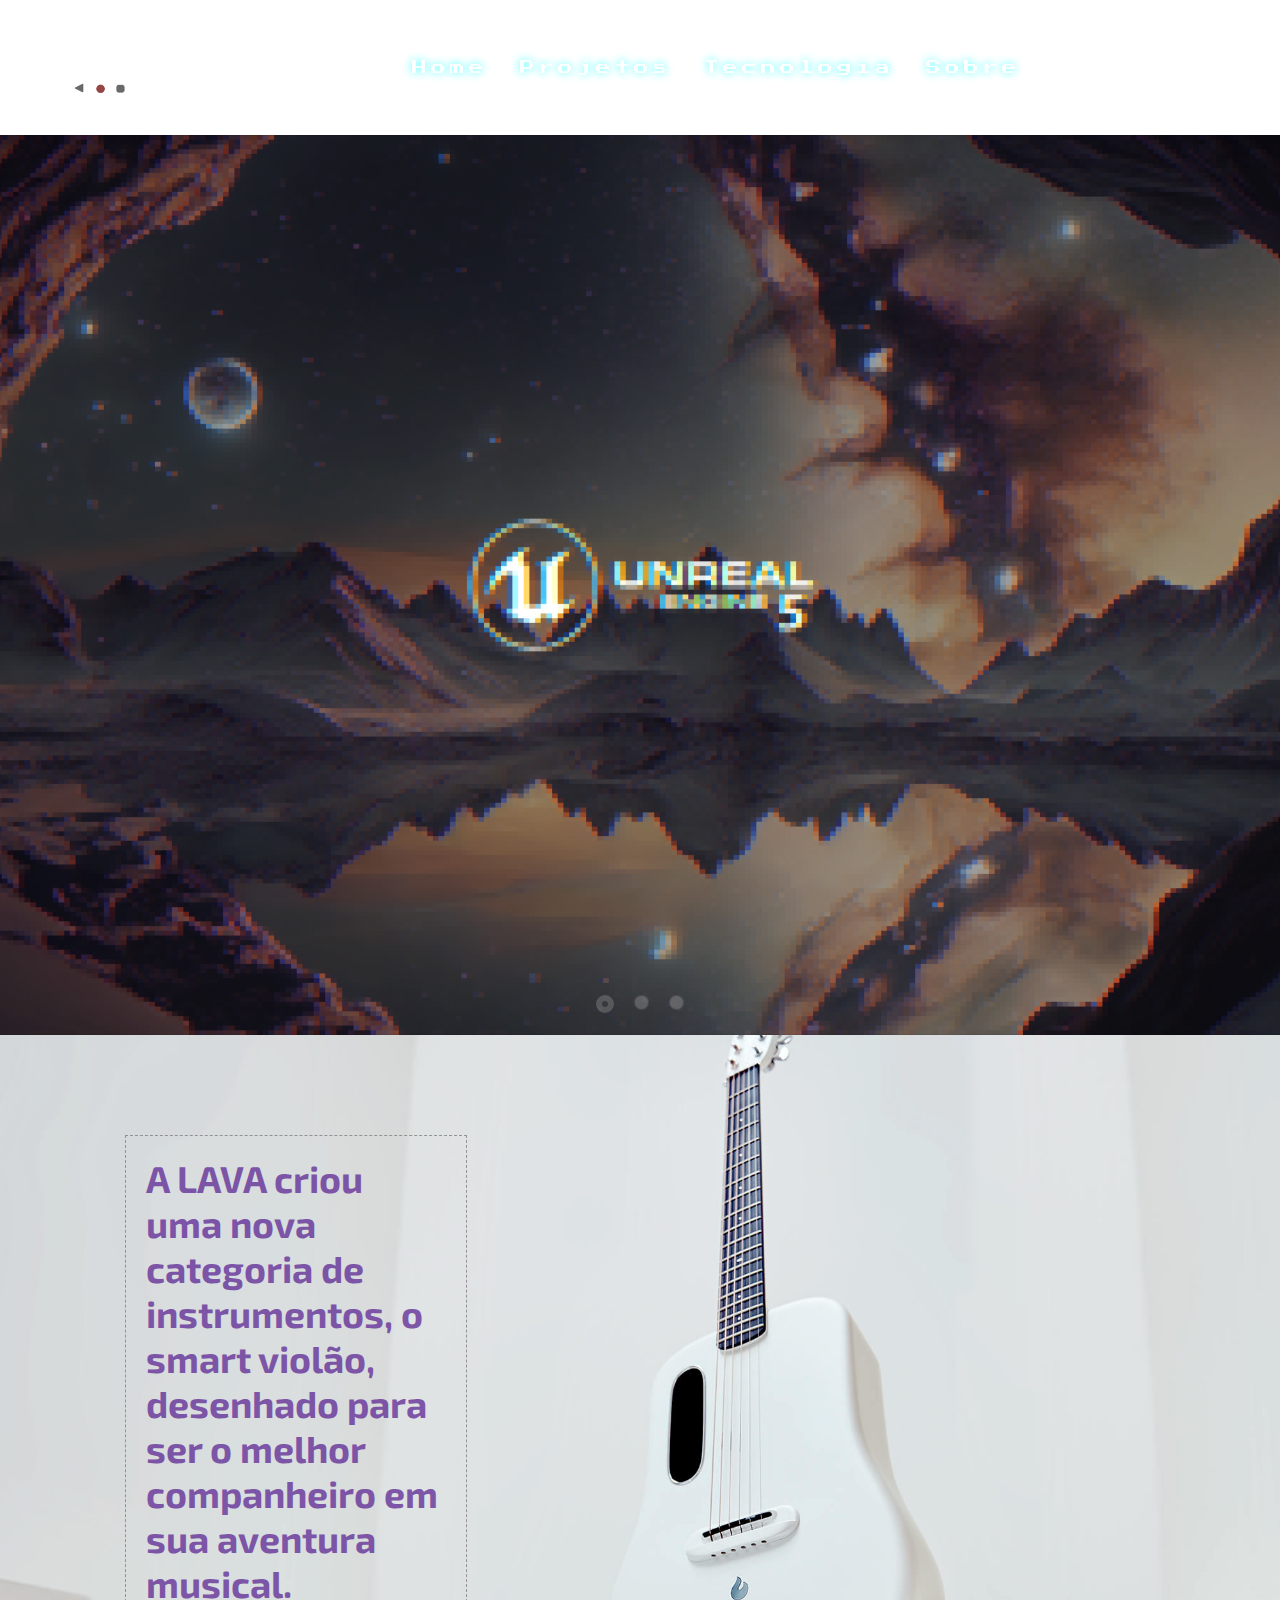
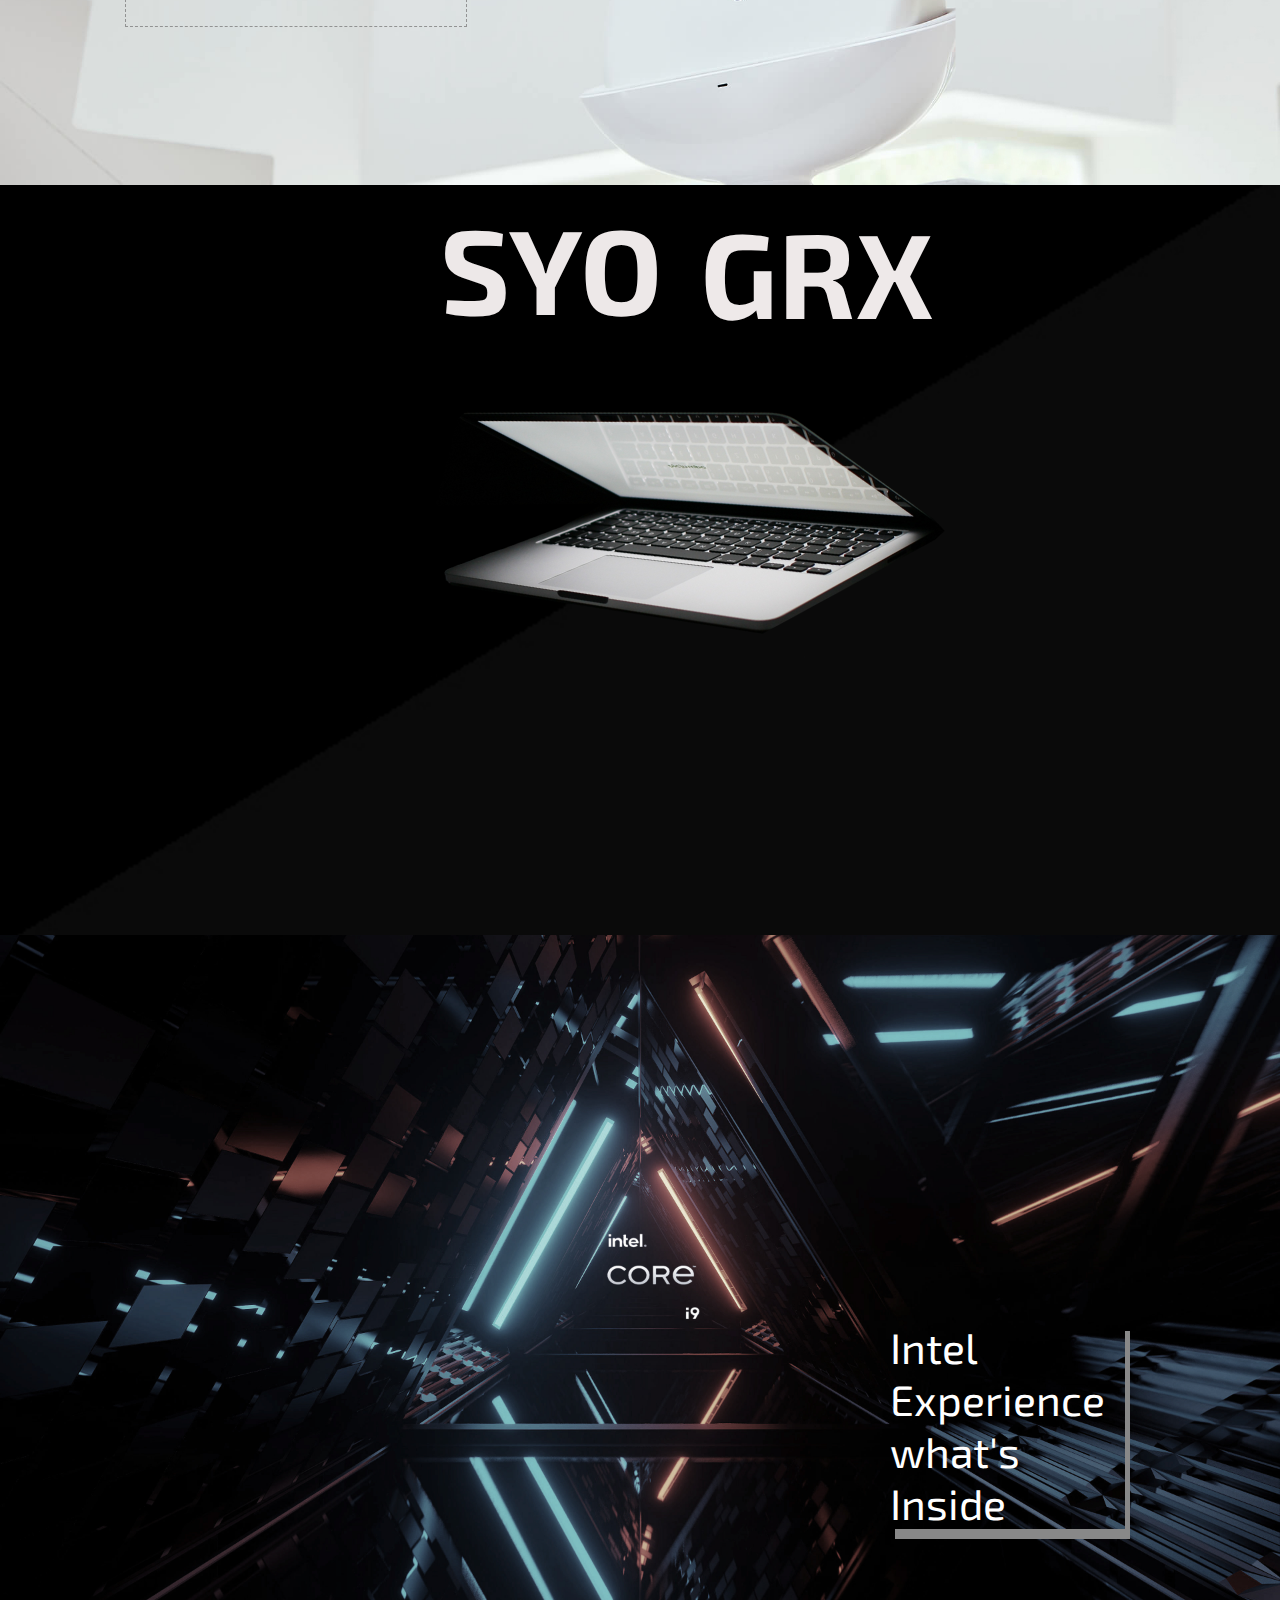
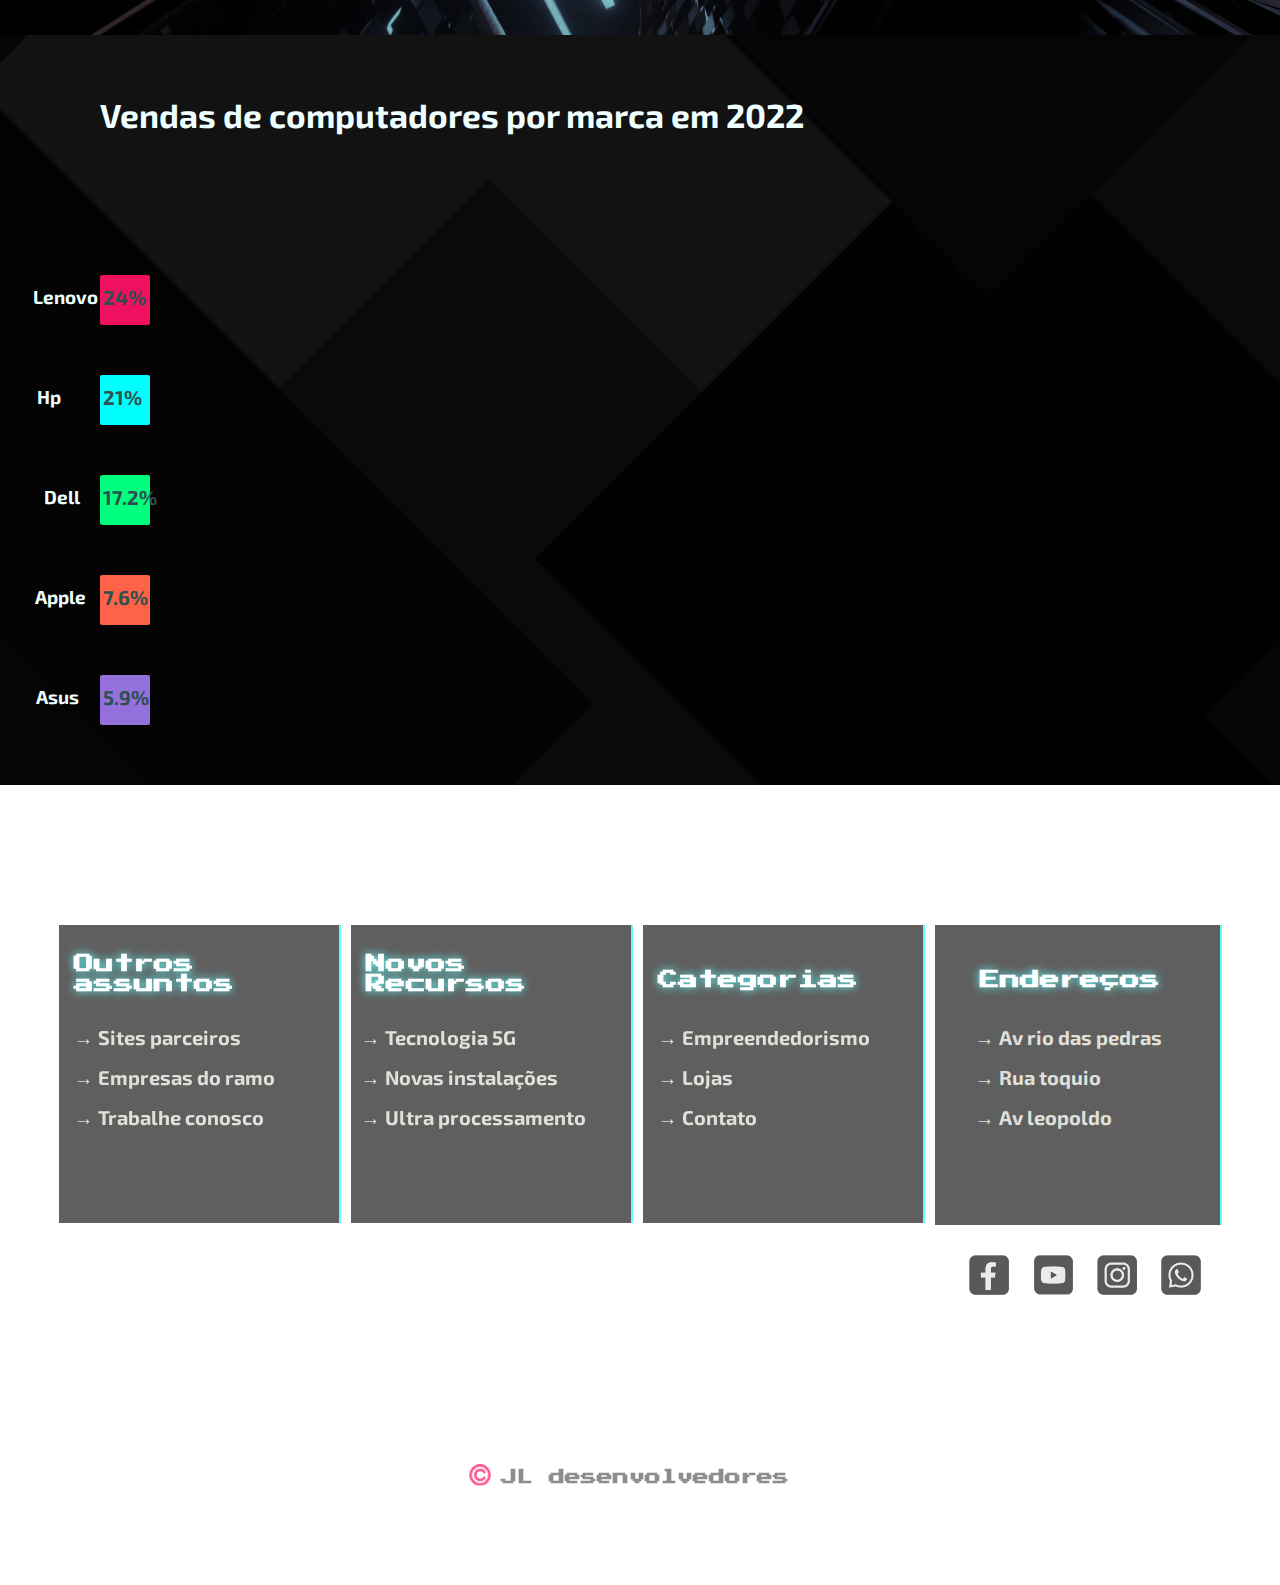
==== index.html @ 6713e306 "Update index.html" ====
<!DOCTYPE html>

<html lang="pt-br">
  <head>
    
  <title>JL Tecnology</title>

<meta  charset="UTF-8"/>
<script src="https://code.jquery.com/jquery-3.5.0.js"></script>


<link rel="icon" href="iconag.ico" type="img/x-icon" />
<link rel="shortcut icon" href="iconag.ico" type="img/x-icon" />
<link rel="stylesheet" href="style_index.css">

<style>


</style>
  
</head>
 
<body >



<script src="input1.js"></script>


<!--first menu-->

<header class="full">  


<nav>


<img  id="icon" src="img/icon.png"/>



<ul class="nav">

<li><a href="index.htm">Home</a></li>
<li><a href="projetos.html">Projetos</a></li>
<li><a href="tecno.html">Tecnologia</a></li>
<li><a href="sobre.html">Sobre</a></li>

</ul>

</nav>

</header>



   <!--sections -->


  <section id="_0">
   

    <img id="main" src=""/>
 
    <div id="radios">
      
      <input type="radio" id="px_1" name="px_1" value="_1" onclick="first()" checked/>
      <input type="radio" id="px_2" name="px_2" value="_2" onclick="two()" />
      <input type="radio" id="px_3" name="px_3" value="_3" onclick="three()" />
    
    </div>
    

    </section>


<!--Mobile menu-->


<header class="full1">  
  <nav>
  
  
  <ul class="nav2">
  
    <li id="index"><a href="index.html">Home</a></li>
    <li id="proj"><a href="projetos.html">Projetos</a></li>
    <li id="tecn"><a href="tecno.html">Tecnologia</a></li>
    <li id="about"><a href="sobre.html">Sobre</a></li>
    
  
  
  </ul>
  
  </nav>
  
  </header>
  
  <header class="full2">  
  <nav>
  
  <img  id="icon" src="img/icon.png"/>
  
  
  <div class="mobile2">
  
  <div class="l1"></div>
  <div class="l2"></div>
  <div class="l3"></div>
  
  </div>
  
  </nav>
  
  </header>
  
<!-- Fecha Mobile menu-->
 
   <section id="_1">


    <div id="text">

     <p>Intel Experience what's Inside</p>
    
    </div>

   </section>


 
   <section id="_2">


    <h1 id="lap">SYO</h1>
    <h1 id="top">GRX</h1>
  
    <img id="laptop" src="img/laptop.png" />
    <img id="soft"   src="img/softtouckpad.png" />
    <img id="arg"    src="img/argonomic.png" />
    <img id="_15"    src="img/15p.png" />
  
  
  </section>

  
<section id="_3" >

<h4 id="titulo_sec_3">Vendas de computadores por marca em 2022</h4>
<img id="tv" src="img/tv.png" />
 
<div id="um"  >   <h2>24%</h2>    <h3>Lenovo</h3>         </div>
<div id="dois">   <h2>21%</h2>    <h3>&nbsp;&nbsp;Hp</h3>             </div>
<div id="tres">   <h2>17.2%</h2>  <h3>Dell</h3>           </div>
<div id="quatro"> <h2>7.6%</h2>   <h3>Apple</h3>          </div>
<div id="cinco">  <h2>5.9%</h2>   <h3>Asus</h3>           </div>


</section>


<section id="last">
  

  <h2>
    A LAVA criou uma nova categoria de instrumentos, o smart violão, desenhado para ser o melhor companheiro em sua aventura musical.
  </h2>
  
  </section>
  

    <!--footer -->



    <div id="footer">
  

<div id="itens_footer">
   
   <div id="outros">
    <h2> Outros assuntos </h2>
    <h3>&rarr; Sites parceiros</h3>
    <h3>&rarr; Empresas do ramo</h3>
    <h3>&rarr; Trabalhe conosco</h3>
   </div>

   <div onclick="anim()" id="new">
    <h2> Novos Recursos </h2>
    <h3>&rarr; Tecnologia 5G</h3>
    <h3>&rarr; Novas instalações</h3>
    <h3>&rarr; Ultra processamento </h3>
    </div>
    
    <div id ="catego">
    <h2> Categorias </h2>
    <h3>&rarr; Empreendedorismo</h3>
    <h3>&rarr; Lojas</h3>
    <h3>&rarr; Contato</h3>
    </div>

    <div id ="lojas">
      <h2> Endereços </h2>
      <h3>&rarr; Av rio das pedras</h3>
      <h3>&rarr; Rua toquio</h3>
      <h3>&rarr; Av leopoldo</h3>
    </div>

<div id="dentro_socials">

    <div id="m_socials">
      <img src="img/face.png" />
      <img src="img/yout.png" />
      <img src="img/insta.png" />
      <img src="img/whats.png" />
      <h1 id="jlcomercial" > <img id="aroba" src="img/copy.png"/>JL desenvolvedores</h1>
  
    </div>
  </div>
 
  
  
</div>


  

</div>  



<script src="js.js"></script>
<script src="anim.js"></script>



</body>
</html>
---- style_index.css ----
@import url('https://fonts.googleapis.com/css?family=Manjari&display=swap');
@import url('https://fonts.googleapis.com/css2?family=Press+Start+2P&display=swap');
@import url('https://fonts.googleapis.com/css2?family=Exo+2:wght@100&display=swap');


/*animaçao footer*/
@keyframes footer{

0%{
 
  background-image:url("anim_/g (1).jpg");
  background-size:cover;
  background-repeat:no-repeat;
  background-position:center;
  

}


10%{

  background-image:url("anim_/g (2).jpg");
  background-size:cover;
  background-repeat:no-repeat;
  background-position:center;
 


 }


20%{
  background-image:url("anim_/g (3).jpg");
  background-size:cover;
  background-repeat:no-repeat;
  background-position:center;
 
  
 }
 

25%{
  
  background-image:url("anim_/g (4).jpg");
  background-size:cover;
  background-repeat:no-repeat;
  background-position:center;
  
}


30%{
  
  background-image:url("anim_/g (5).jpg");
  background-size:cover;
  background-repeat:no-repeat;
  background-position:center;

}


40%{
 
  background-image:url("anim_/g (7).jpg");
  background-size:cover;
  background-repeat:no-repeat;
  background-position:center;
 
}

50%{

  background-image:url("anim_/g (9).jpg");
  background-size:cover;
  background-repeat:no-repeat;
  background-position:center;
}


60%{
  
  background-image:url("anim_/g (10).jpg");
  background-size:cover;
  background-repeat:no-repeat;
  background-position:center;

}


70%{
  
  background-image:url("anim_/g (12).jpg");
  background-size:cover;
  background-repeat:no-repeat;
  background-position:center;
 
}

73%{
  
  background-image:url("anim_/g (13).jpg");
  background-size:cover;
  background-repeat:no-repeat;
  background-position:center;

}


74%{
  
  background-image:url("anim_/g (14).jpg");
  background-size:cover;
  background-repeat:no-repeat;
  background-position:center;
 
}

75%{
 
  background-image:url("anim_/g (16).jpg");
  background-size:cover;
  background-repeat:no-repeat;
  background-position:center;
  
}



80%{
 
  background-image:url("anim_/g (19).jpg");
  background-size:cover;
  background-repeat:no-repeat;
  background-position:center;

}


90%{
  
  background-image:url("anim_/g (23).jpg");
  background-size:cover;
  background-repeat:no-repeat;
  background-position:center;
 
}


92%{
 
  background-image:url("anim_/g (24).jpg");
  background-size:cover;
  background-repeat:no-repeat;
  background-position:center;

}


97%{
  
  background-image:url("anim_/g (25).jpg");
  background-size:cover;
  background-repeat:no-repeat;
  background-position:center;
}

100%{
  
  background-image:url("anim_/g (27).jpg");
  background-size:cover;
  background-repeat:no-repeat;
  background-position:center;
  
}

}

  /*_________________________________________________________________*/
  

body{

overflow-x: hidden;
height:1900px;

}


/*menu responsivo*/


img#icon{
position:relative;
width:80px;
height:80px;
left:-60px;

}
 
* {
  margin:0;
  padding:0;
  list-style-type:none;
  }
  
  header.full{
    display:flex;
    position:absolute;
    top:10px;
    
  }
  
  a{

    color:white;
    text-shadow: 0px 0px 10px cyan;
    transition:0.3s;
    text-decoration:none;
  

  }
  
  a:hover{
    
    position:relative;
    color:rgb(255, 255, 255);
    text-shadow: 0px 0px 10px cyan, 0px -10px 0px rgba(5, 142, 253,0.2) ;
    transition:transform 0.3s ease-in;
    top:5px;
    opacity:1;


  }
  
  nav{

  display:flex;
  position:absolute;
  align-items:center;
  justify-content:space-around;
  font-family: 'Press Start 2P';
  background:#0c0c0c;
  height:15vh;/* vh = viewport height*/
  font-size:11pt;
  left:0px;
  top:-10px;
  opacity:0.9;


  
  animation-name:footer;
  animation-duration:1s;
  animation-iteration-count:infinite;
  animation-delay:0s;
  }
  
   ul.nav{
  
    display:flex;
    position: relative;
    left:-200px;
    opacity:1;
    
  }
  
  .nav li{
  
  letter-spacing:4px;
  margin-left:32px;
  
  
  }
  
  /*responsive part*/
  
  .mobile div{
  
    display:none;
    width:32px;
    height:2px;
    background:white;
    margin:8px;
  
  }
  
  .mobile{
  
    cursor:pointer;
  }
  
  /*desaparece os dois menus responsivos mobile*/
  
  header.full1{
    display:none;
  }
  header.full2{
    display:none;
  }
/*#######################################################################################################################/

/* footer */

div#footer {
  display:flex;
  position:relative;
  top:0px;
  opacity:0.9;
  width:auto;
  justify-content: center;
  align-items: center;


animation-name:footer;
animation-duration:1s;
animation-iteration-count:infinite;
animation-delay:0s;

}

div#itens_footer{
  display:flex;
  position:relative;
  flex-direction:row;
  flex-wrap:wrap;
  gap:30px;
  top:0px;
  left:-50px;
  height:760px;
}

div#m_socials img{
  position:relative;
  padding:10px;
  width:40px;
  height:40px;
  opacity:0.5;
  left:980px;
  top:40px;
}

div#dentro_socials{
  position:absolute;
  left:0px;
  top:470px;
     
}

div#m_socials img:hover{

  border-radius:10px;
  opacity:0.5;
}


div#m_socials img#aroba{
position: relative;
top:-15px;
left:-8px;  
width:22px;
height:22px;
}

div#m_socials h1#jlcomercial{
display: flex;
color:gray; 
position: absolute;
left:490px;
top:190px;
width:500px;
font-family: 'Press Start 2P';
font-size: 12pt;
}

div#itens_footer div#outros:hover{

transform:translateX(20px);
transition:transform 0.1s ease-in;
}

div#itens_footer div#new:hover{

transform:translateY(-20px);
transition:transform 0.3s ease-in;
}

div#itens_footer div#catego:hover{

transform:translateY(-20px);
transition:transform 0.1s ease-in;
}
div#itens_footer div#lojas:hover{

transform:translateX(-20px);
transition:transform 0.1s ease-in;
}

div#itens_footer div#lojas{
 display:flex;
 position:relative;
 flex-direction:column;
 background-color:black;
 opacity:0.7;
 padding:45px;
 width:195px;
 height:172px;
 border-right:2px solid 	cyan;
 padding-bottom:83px;
 transition:transform 0.3s ease-in;
 top:120px;
 left:50px;
  
}

div#itens_footer div#outros{
 display:flex;
 position:relative;
 flex-direction:column;
 background-color:black;
 opacity:0.7;
 padding:15px;
 width:250px;
 height:200px;
 border-right:2px solid 	cyan;
 padding-bottom:83px;
 transition:transform 0.3s ease-in;
 top:120px;
 left:50px;
 
}

div#itens_footer div#new{
    display:flex;
    position:relative;
    flex-direction:column;
    background-color:black;
    opacity:0.7;
    padding:15px;
    width:250px;
    height:200px;
    border-right:2px solid 	cyan;
    padding-bottom:83px;
    transition:transform 0.3s ease-in;
    top:120px;
    left:50px;

}
div#itens_footer div#catego{
    display:flex;
    position:relative;
    flex-direction:column;
    background-color:black;
    opacity:0.7;
    padding:15px;
    width:250px;
    height:200px;
    border-right:2px solid 	cyan;
    padding-bottom:83px;
    transition:transform 0.3s ease-in;
    top:120px;
    left:50px;
}

div#itens_footer  h2{
display:flex;
position:relative;
top:14px;
font-family: 'Press Start 2P';
color:	white;
text-shadow: 0px 0px 10px cyan ;
font-size: 15pt;
}
div#itens_footer  h3{
position:relative;
font-family: 'Exo 2', sans-serif;
color:#CDCDC1;
margin-top: 15px;
font-size: 15pt;
top:30px;

}
 div#itens_footer  div#catego h3{
  top:50px;
}div#itens_footer  div#catego h2{
  top:30px;
}div#itens_footer  div#lojas h3{
  top:20px;
}div#itens_footer  div#lojas h2{
  top:0px;
}div#itens_footer  div#new h3{
  left:20px;
  text-indent:-25px;
}div#itens_footer  div#lojas h3{
  left:20px;
  text-indent:-25px;
}

/*hovers*/
div#itens_footer  div#catego h3:hover{
  cursor: pointer;
  left:5pt;
}
div#itens_footer  div#new h3:hover{
  cursor: pointer;
  left:5pt;
}
div#itens_footer  div#outros h3:hover{
  cursor: pointer;
  left:5pt;
}
div#itens_footer  div#lojas h3:hover{
  cursor: pointer;
  left:30pt;
}



/* SECTIONS ******************************************/


/* SECTION LAST */


section#last {
display:flex;
position:relative;
margin-top:3350px;;
width:auto;
height:750px;
background-image:url("img/lavame.jpg");
background-size:cover;
background-repeat:no-repeat;
background-position:center;
}
section#last h2{
display:flex;
position:absolute;
color:rebeccapurple;
top:100px;
width:300px;
left:125px;
font-size:28pt;
word-wrap: break-word;
font-family: 'Exo 2', sans-serif;
border: 1px gray;
opacity:0.8;
padding:20px;
border-style:dashed;
}

/*#############################################################################################################*/

section#_3{
display:flex;
position:relative;
margin-top:3350px;;
width:auto;
height:750px;
flex-direction: column;
background-image:url("img/back_section_3.jpg");
background-size:cover;
background-repeat:no-repeat;
background-position:center;
}
section#_3 h3{
 display: flex; 
 position: relative;
 flex-direction:row;
 font-family: 'Exo 2', sans-serif;
 position: relative;
 color: azure;
 top:10px;
 left:-110px;
}

section#_3 h2{
 display: flex; 
 position: relative;
 flex-direction:row;
 font-family: 'Exo 2', sans-serif;
 font-size:15pt;
 position: relative;
 color: darkslategray;
 top:10px;
 left:3px;
}
h4#titulo_sec_3{
 display: flex; 
 position: relative;
 flex-direction:row;
 font-family: 'Exo 2', sans-serif;
 font-size: 25pt;
 position: relative;
 width:1000px;
 color: azure;
 top:100px;
 left:100px;
}
img#tv{

  display:flex;
  position: relative;
  width:400px;
  height:400px;
  top:200px;
  left:700px;

}
div#um{
display:flex;
position:relative;
left:200px;
width:50px;
height:50px;
background-color: #ee1160;
border-radius: 2px;
top: -200px;
left:100px;


}
div#dois{
display:flex;
position:relative;
left:200px;
width:50px;
height:50px;
background-color: cyan;
border-radius: 2px;
top: -150px;
left:100px;
}
div#tres{
display:flex;
position:relative;
left:200px;
width:50px;
height:50px;
background-color: springgreen;
border-radius: 2px;
top: -100px;
left:100px;
}
div#quatro{
display:flex;
position:relative;
left:200px;
width:50px;
height:50px;
background-color: 	#FF6347;
border-radius: 2px;
top: -50px;
left:100px;
}
div#cinco{
display:flex;
position:relative;
left:200px;
width:50px;
height:50px;
background-color: mediumpurple;
border-radius: 2px;
top: 0px;
left:100px;
}

/*#############################################################################################################*/

section#_2{
display:flex;
position:relative;
margin-top:3350px;
width:auto;
height:750px;
flex-direction:column;
background-image:url("img/senction_2.jpg");
background-size:cover;
background-repeat:no-repeat;
background-position:center;
}
section#_2 h1#lap{

  position: relative;
  font-family: 'Exo 2', sans-serif;
  width:50px;
  font-size:90pt;
  color:hsl(0, 13%, 92%);
  top:10px;
  left:440px;
}
section#_2 h1#top{
 
  position: relative;
  font-family: 'Exo 2', sans-serif;
  font-size:90pt;
  width:50px;
  color:#EEE9E9;
  top:-130px;
  left:700px;

}

section#_2 img#laptop{

  display:flex;
  position:absolute;
  width:500px;
  height:300px;
  top:190px;
  left:440px;
  transform : rotate(-10deg);

}

section#_2 img#soft{

  display:flex;
  position:absolute;
  width:230px;
  height:150px;
  top:400px;
  left:340px;
  opacity:0;

}section#_2 img#arg{

  display:flex;
  position:absolute;
  width:90px;
  height:130px;
  top:420px;
  left:840px;
  opacity:0;

}section#_2 img#_15{

  display:flex;
  position:absolute;
  width:150px;
  height:15px;
  top:250px;
  left:350px;
  opacity:0;

}



 /*################################################################################################################*/
      
 section#_1 {
  display:flex;
  position:relative;
  top:5400px;
  width:auto;
  height:900px;
  flex-direction:column;
  background-image:url("img/i9.jpg");
  background-size:cover;
  background-repeat:no-repeat;
  background-position: bottom;

  
}

section#_1 div#text{
 
  display:flex;
  position:relative;
  width:100px;
  top:400px;
  left:910px;

    

}

section#_1 div#text p{

  position:relative;
  font-family: 'Exo 2', sans-serif;
  font-size:40pt;
  color:white;
  box-shadow: 5px 10px #888888;
  padding-right: 20px;

  
}


/*##############################################################################################################*/
      
      
      section#_0 {
        display:flex;
        position:relative;
        top:400px;
        height:600px;
        justify-content: center;
        align-items: center;
        
        }

        section#_0 div#radios{

          display:flex;
          position:absolute;
          gap:20px;
          top:700px;
          padding:10px;
          border-radius:10px;
        }

        div#radios input{

          width: 18px;
          height: 18px;
  
        }

       input#px_1[type="radio"]:checked{
         
         -webkit-appearance: none;
          background-color: #4F4F4F;
          border-radius:20px;
          border: #EEE9E9 6px solid;
          width: 18px;
          height: 18px;

      }input#px_2[type="radio"]:checked{
          
          -webkit-appearance: none;
           background-color: #4F4F4F;
           border-radius:20px;
           border: #EEE9E9 6px solid;
           width: 18px;
           height: 18px;
 
       }input#px_3[type="radio"]:checked{
           
           -webkit-appearance: none;
            background-color: #4F4F4F;
            border-radius:20px;
            border: #EEE9E9 6px solid;
            width: 18px;
            height: 18px;
  
        }

  

      /*________________*/

/*4k*/
@media screen and (max-width: 4000px) and (min-width:2600px){

body{

  height:12000px;

}
  
/*menu responsivo*/


img#icon{
  position:absolute;
  width:120px;
  height:120px;
  left:60px;
  opacity:1;
  
  }
  
  * {
  margin:0;
  padding:0;
  list-style-type:none;
  }
  
  header.full{
    display:flex;
    position:relative;
    width:auto;
    top:0px;  
    opacity:0.9;

    animation-name:footer;
    animation-duration:1s;
    animation-iteration-count:infinite;
    animation-delay:0s;
  }
  
  a{

    color:white;
    text-shadow: 0px 0px 10px cyan;
    transition:0.3s;
    text-decoration:none;

  }
  
  a:hover{
    
    position:relative;
    color:rgb(255, 255, 255);
    text-shadow: 0px 0px 10px cyan, 0px -23px 0px rgba(5, 142, 253,0.2) ;
    transition:transform 0.3s ease-in;
    top:12px;
    opacity:1;


  }
  
  nav{

  display:flex;
  position:static;
  align-items:center;
  font-family: 'Press Start 2P';
  background:#0c0c0c;
  width:auto;
  height:15vh;/* vh = viewport height*/
  font-size:25pt;
  margin-top:0px;

  }
  
  ul.nav{
  
    display:flex;
    position:absolute;
    left:-800px;
    margin-left: 2120px;
    opacity:0.9;
    
  }
  
  .nav li{
  letter-spacing:4px;
  margin-left:56px;
  
  
  }
  
  /*responsive part*/
  
  .mobile div{
  
    display:none;
    width:32px;
    height:2px;
    background:white;
    margin:8px;
  
  }
  
  .mobile{
  
    cursor:pointer;
  }
  
  /*desaparece os dois menus responsivos mobile*/
  
  header.full1{
    display:none;
  }
  header.full2{
    display:none;
  }
  
  /*#######################################################################################################################*/


div#footer {
  display:flex;
  position:relative;
  top:-8910px;
  opacity:0.9;
  width:auto;
  height:1800px;
  justify-content: center;
  align-items: center;
  
  animation-name:footer;
  animation-duration:1s;
  animation-iteration-count:infinite;
  animation-delay:0s;

  }

  div#itens_footer{
  display:flex;
  position:relative;
  flex-direction:row;
  flex-wrap:wrap;
  gap:30px;
  top:-200px;
  left:-50px;
  height:1000px;
  
  }
  
  div#itens_footer div#lojas{
   display:flex;
   position:relative;
   background-color:black;
   opacity:0.7;
   padding:45px;
   width:450px;
   height:400px;
   border-right:2px solid 	cyan;
   padding-bottom:83px;
   transition:transform 0.3s ease-in;
   left:50px;
   top:250px;
  
  }
  
  div#itens_footer div#outros{
   display:flex;
   position:relative;
   background-color:black;
   opacity:0.7;
   padding:45px;
   width:450px;
   height:400px;
   border-right:2px solid 	cyan;
   padding-bottom:83px;
   transition:transform 0.3s ease-in;
   left:50px;
   top:250px;
   
  }
  
  div#itens_footer div#new{
      display:flex;
      position:relative;
      flex-direction:column;
      background-color:black;
      opacity:0.7;
      padding:45px;
      width:450px;
      height:400px;
      border-right:2px solid 	cyan;
      padding-bottom:83px;
      transition:transform 0.3s ease-in;
      left:50px;
      top:250px;
  
  }
  div#itens_footer div#catego{
      display:flex;
      position:relative;
      flex-direction:column;
      background-color:black;
      opacity:0.7;
      padding:45px;
      width:450px;
      height:400px;
      border-right:2px solid 	cyan;
      padding-bottom:83px;
      transition:transform 0.3s ease-in;
      left:50px;
      top:250px;
  }
  
  
  
  div#m_socials img{
  position:relative;
  padding:10px;
  width:80px;
  height:80px;
  opacity:0.9;
  left:1200px;
 
  }
 
  div#dentro_socials{
    position:absolute;
    left:660px;
    top:820px;
       
  }


  div#m_socials img:hover{
  opacity:0.7;
  }
  div#m_socials img#aroba{
  position: relative;
  top:-20px;
  left:-20px;  
  width:42px;
  height:42px;
  }
  
  div#m_socials h1#jlcomercial{
  position:absolute;
  color:gray;
  width:700px; 
  left:50px;
  top:350px;
  font-family: 'Press Start 2P';
  font-size: 25pt;
  }
  
  
  div#itens_footer  h2{
  display:flex;
  position:relative;
  top:14px;
  font-family: 'Press Start 2P';
  color:white;
  text-shadow: 0px 0px 10px cyan;
  font-size: 25pt;
  }
  div#itens_footer  h3{
  position:relative;
  font-family: 'Exo 2', sans-serif;
  color:#CDCDC1;
  margin-top: 25px;
  font-size: 23pt;
  top:30px;
  
  }
  
  
  div#itens_footer  div#catego h2{
    top:30px;
  }div#itens_footer  div#lojas h3{
    top:55px;
  }div#itens_footer  div#lojas h2{
    top:32px;
  }div#itens_footer  div#catego h3{
    top:50px;
    left:18px;
    text-indent:-35px;
  }div#itens_footer  div#new h3{
    left:20px;
    text-indent:-40px;
  }div#itens_footer  div#lojas h3{
    left:50px;
    text-indent:-70px;
  }div#itens_footer  div#outros h3{
    left:20px;
    text-indent:-25px;
  }
  
  

/* SECTION LAST */


section#last {
display:flex;
position:relative;
top:-15960px;
width:auto;
height:2350px;
background-image:url("img/lavame.jpg");
background-size:cover;
background-repeat:no-repeat;
background-position:center;
}
section#last h2{
display:flex;
position:absolute;
color:rebeccapurple;
top:500px;
width:550px;
left:745px;
font-size:58pt;
word-wrap: break-word;
font-family: 'Exo 2', sans-serif;
border: 1px gray;
opacity:0.8;
padding:20px;
border-style:dashed;
}

/*#############################################################################################################*/

section#_3{
display:flex;
position:relative;
top:-3210px;
width:auto;
height:2350px;
flex-direction: column;
background-image:url("img/back_section_3.jpg");
background-size:cover;
background-repeat:no-repeat;
background-position:center;
}
section#_3 h3{
 display: flex; 
 position: relative;
 flex-direction:row;
 font-family: 'Exo 2', sans-serif;
 font-size:35pt;
 color: azure;
 top:30px;
 left:-280px;
}
section#_3 h2{
 display: flex; 
 position: relative;
 flex-direction:row;
 font-family: 'Exo 2', sans-serif;
 font-size:30pt;
 position: relative;
 color: darkslategray;
 top:40px;
 left:3px;
}
h4#titulo_sec_3{
 display: flex; 
 position: relative;
 flex-direction:row;
 font-family: 'Exo 2', sans-serif;
 font-size: 85pt;
 position: relative;
 width:2400px;
 color: azure;
 top:100px;
 left:100px;
}
img#tv{
  display:flex;
  position: relative;
  width:1200px;
  height:1200px;
  top:200px;
  left:1400px;
}
div#um{
display:flex;
position:relative;
width:180px;
height:180px;
background-color: #ee1160;
border-radius: 2px;
top: -700px;
left:250px;
}

div#dois{
display:flex;
position:relative;
left:200px;
width:180px;
height:180px;
background-color: cyan;
border-radius: 2px;
top: -650px;
left:250px;
}
div#tres{
display:flex;
position:relative;
left:200px;
width:180px;
height:180px;
background-color: springgreen;
border-radius: 2px;
top: -600px;
left:250px;
}
div#quatro{
display:flex;
position:relative;
left:200px;
width:180px;
height:180px;
background-color: 	#FF6347;
border-radius: 2px;
top: -550px;
left:250px;
}
div#cinco{
display:flex;
position:relative;
left:200px;
width:180px;
height:180px;
background-color: mediumpurple;
border-radius: 2px;
top: -500px;
left:250px;
}

/*#############################################################################################################*/

section#_2{
  display:flex;
  position:relative;
  top:-2210px;
  width:auto;
  height:2350px;
  background-image:url("img/senction_2.jpg");
  background-size:cover;
  background-repeat:no-repeat;
  background-position: bottom;
  }
  section#_2 h1#lap{
  
    position: relative;
    font-family: 'Exo 2', sans-serif;
    width:50px;
    font-size:200pt;
    color:hsl(0, 13%, 92%);
    top:10px;
    left:1500px;
  }
  section#_2 h1#top{
   
    position: relative;
    font-family: 'Exo 2', sans-serif;
    font-size:200pt;
    width:50px;
    color:#EEE9E9;
    top:-305px;
    left:2100px;
  
  }
  
  section#_2 img#laptop{
  
    display:flex;
    position:absolute;
    width:1500px;
    height:1200px;
    top:520px;
    left:1290px;
    transform : rotate(-10deg);
  
  }
  
  section#_2 img#soft{
  
    display:flex;
    position:absolute;
    width:580px;
    height:430px;
    top:1360px;
    left:1120px;
    opacity:0;
  
  }section#_2 img#arg{
  
    display:flex;
    position:absolute;
    width:260px;
    height:410px;
    top:1460px;
    left:2400px;
    opacity:0;
  
  }section#_2 img#_15{
  
    display:flex;
    position:absolute;
    width:400px;
    height:35px;
    top:780px;
    left:1180px;
    opacity:0;
  
  }
  

/*################################################################################################################*/


section#_1 {
  display:flex;
  position:relative;
  top:5840px;
  width:auto;
  height:2350px;
  flex-direction:column;
  background-image:url("img/i9.jpg");
  background-size:cover;
  background-repeat:no-repeat;
  background-position: bottom;
  }


    section#_1 div#text{
     
      display:flex;
      position:relative;
      width:100px;
      top:1400px;
      left:2610px;

        

    }
  
    section#_1 div#text p{

      position:relative;
      font-family: 'Exo 2', sans-serif;
      font-size:112pt;
      color:white;
      box-shadow: 5px 10px #888888;
      padding-right: 20px;

      
    }
 

/*################################################################################################################*/
      
       
section#_0 {
  display:flex;
  position:relative;
  width:auto;
  left:-2px;
  top:568px;
  height:600px;
  justify-content: center;
  align-items: center;

  }

  section#_0 div#radios{

    display:flex;
    position:absolute;
    gap:20px;
    top:740px;
    padding:10px;
    border-radius:10px;
  }

  div#radios input{

    width: 22px;
    height: 22px;

  }

 input#px_1[type="radio"]:checked{
   
   -webkit-appearance: none;
    background-color: #4F4F4F;
    border-radius:20px;
    border: #EEE9E9 6px solid;
    width: 23px;
    height: 23px;

}input#px_2[type="radio"]:checked{
    
    -webkit-appearance: none;
     background-color: #4F4F4F;
     border-radius:20px;
     border: #EEE9E9 6px solid;
     width: 23px;
     height: 23px;

 }input#px_3[type="radio"]:checked{
     
     -webkit-appearance: none;
      background-color: #4F4F4F;
      border-radius:20px;
      border: #EEE9E9 6px solid;
      width: 23px;
      height: 23px;

  }

section#_0 img#main{
  
  width:3820px;
  
 
}

/*________________*/

}
/*2k 150% 4k*/
@media screen and (max-width: 2599px) and (min-width:2160px){

  body{
  
    height:10000px;
  
  }
    
  /*menu responsivo*/
  
  
  img#icon{
    position:absolute;
    width:80px;
    height:80px;
    left:60px;
    opacity:1;
    
    }
    
    * {
    margin:0;
    padding:0;
    list-style-type:none;
    }
    
    header.full{
      display:flex;
      position:relative;
      width:auto;
      top:0px;  
      opacity:0.9;
  
      animation-name:footer;
      animation-duration:1s;
      animation-iteration-count:infinite;
      animation-delay:0s;
    }
    
    a{
  
      color:white;
      text-shadow: 0px 0px 10px cyan;
      transition:0.3s;
      text-decoration:none;
  
    }
    
    a:hover{
      
      position:relative;
      color:rgb(255, 255, 255);
      text-shadow: 0px 0px 10px cyan, 0px -23px 0px rgba(5, 142, 253,0.2) ;
      transition:transform 0.3s ease-in;
      top:12px;
      opacity:1;
  
  
    }
    
    nav{
  
    display:flex;
    position:static;
    align-items:center;
    font-family: 'Press Start 2P';
    background:#0c0c0c;
    width:auto;
    height:15vh;/* vh = viewport height*/
    font-size:25pt;
    margin-top:0px;
  
    }
    
    ul.nav{
    
      display:flex;
      position:absolute;
      left:auto;
      margin-left: 2120px;
      opacity:0.9;
      
    }
    
    .nav li{
    letter-spacing:4px;
    margin-left:56px;
    
    
    }
    
    /*responsive part*/
    
    .mobile div{
    
      display:none;
      width:32px;
      height:2px;
      background:white;
      margin:8px;
    
    }
    
    .mobile{
    
      cursor:pointer;
    }
    
    /*desaparece os dois menus responsivos mobile*/
    
    header.full1{
      display:none;
    }
    header.full2{
      display:none;
    }
    
    /*#######################################################################################################################*/
  
  
  div#footer {
    display:flex;
    position:relative;
    top:-9500px;
    opacity:0.9;
    width:auto;
    height:1800px;
    justify-content: center;
    align-items: center;
    
    animation-name:footer;
    animation-duration:1s;
    animation-iteration-count:infinite;
    animation-delay:0s;
  
    }
  
    div#itens_footer{
    display:flex;
    position:relative;
    flex-direction:row;
    flex-wrap:wrap;
    gap:30px;
    top:-200px;
    left:-50px;
    height:1000px;
    
    }
    
    div#itens_footer div#lojas{
     display:flex;
     position:relative;
     background-color:black;
     opacity:0.7;
     padding:45px;
     width:450px;
     height:400px;
     border-right:2px solid 	cyan;
     padding-bottom:83px;
     transition:transform 0.3s ease-in;
     left:50px;
     top:250px;
    
    }
    
    div#itens_footer div#outros{
     display:flex;
     position:relative;
     background-color:black;
     opacity:0.7;
     padding:45px;
     width:450px;
     height:400px;
     border-right:2px solid 	cyan;
     padding-bottom:83px;
     transition:transform 0.3s ease-in;
     left:50px;
     top:250px;
     
    }
    
    div#itens_footer div#new{
        display:flex;
        position:relative;
        flex-direction:column;
        background-color:black;
        opacity:0.7;
        padding:45px;
        width:450px;
        height:400px;
        border-right:2px solid 	cyan;
        padding-bottom:83px;
        transition:transform 0.3s ease-in;
        left:50px;
        top:250px;
    
    }
    div#itens_footer div#catego{
        display:flex;
        position:relative;
        flex-direction:column;
        background-color:black;
        opacity:0.7;
        padding:45px;
        width:450px;
        height:400px;
        border-right:2px solid 	cyan;
        padding-bottom:83px;
        transition:transform 0.3s ease-in;
        left:50px;
        top:250px;
    }
    
    
    
    div#m_socials img{
    position:relative;
    padding:10px;
    width:80px;
    height:80px;
    opacity:0.9;
    left:1200px;
   
    }
   
    div#dentro_socials{
      position:absolute;
      left:660px;
      top:820px;
         
    }
  
  
    div#m_socials img:hover{
    opacity:0.7;
    }
    div#m_socials img#aroba{
    position: relative;
    top:-20px;
    left:-20px;  
    width:42px;
    height:42px;
    }
    
    div#m_socials h1#jlcomercial{
    position:absolute;
    color:gray;
    width:700px; 
    left:50px;
    top:350px;
    font-family: 'Press Start 2P';
    font-size: 25pt;
    }
    
    
    div#itens_footer  h2{
    display:flex;
    position:relative;
    top:14px;
    font-family: 'Press Start 2P';
    color:white;
    text-shadow: 0px 0px 10px cyan;
    font-size: 25pt;
    }
    div#itens_footer  h3{
    position:relative;
    font-family: 'Exo 2', sans-serif;
    color:#CDCDC1;
    margin-top: 25px;
    font-size: 23pt;
    top:30px;
    
    }
    
    
    div#itens_footer  div#catego h2{
      top:30px;
    }div#itens_footer  div#lojas h3{
      top:55px;
    }div#itens_footer  div#lojas h2{
      top:32px;
    }div#itens_footer  div#catego h3{
      top:50px;
      left:18px;
      text-indent:-35px;
    }div#itens_footer  div#new h3{
      left:20px;
      text-indent:-40px;
    }div#itens_footer  div#lojas h3{
      left:50px;
      text-indent:-70px;
    }div#itens_footer  div#outros h3{
      left:20px;
      text-indent:-25px;
    }
    
    
  
  /* SECTION LAST */
  
  
  section#last {
  display:flex;
  position:relative;
  top:-16550px;
  width:auto;
  height:2350px;
  background-image:url("img/lavame.jpg");
  background-size:cover;
  background-repeat:no-repeat;
  background-position:center;
  }
  section#last h2{
  display:flex;
  position:absolute;
  color:rebeccapurple;
  top:500px;
  width:550px;
  left:745px;
  font-size:58pt;
  word-wrap: break-word;
  font-family: 'Exo 2', sans-serif;
  border: 1px gray;
  opacity:0.8;
  padding:20px;
  border-style:dashed;
  }
  
  /*#############################################################################################################*/
  
  section#_3{
  display:flex;
  position:relative;
  top:-3800px;
  width:auto;
  height:2350px;
  flex-direction: column;
  background-image:url("img/back_section_3.jpg");
  background-size:cover;
  background-repeat:no-repeat;
  background-position:center;
  }
  section#_3 h3{
   display: flex; 
   position: relative;
   flex-direction:row;
   font-family: 'Exo 2', sans-serif;
   font-size:35pt;
   color: azure;
   top:30px;
   left:-280px;
  }
  section#_3 h2{
   display: flex; 
   position: relative;
   flex-direction:row;
   font-family: 'Exo 2', sans-serif;
   font-size:30pt;
   position: relative;
   color: darkslategray;
   top:40px;
   left:3px;
  }
  h4#titulo_sec_3{
   display: flex; 
   position: relative;
   flex-direction:row;
   font-family: 'Exo 2', sans-serif;
   font-size: 85pt;
   position: relative;
   width:2400px;
   color: azure;
   top:100px;
   left:100px;
  }
  img#tv{
    display:flex;
    position: relative;
    width:1200px;
    height:1200px;
    top:200px;
    left:1400px;
  }
  div#um{
  display:flex;
  position:relative;
  width:180px;
  height:180px;
  background-color: #ee1160;
  border-radius: 2px;
  top: -700px;
  left:250px;
  }
  
  div#dois{
  display:flex;
  position:relative;
  left:200px;
  width:180px;
  height:180px;
  background-color: cyan;
  border-radius: 2px;
  top: -650px;
  left:250px;
  }
  div#tres{
  display:flex;
  position:relative;
  left:200px;
  width:180px;
  height:180px;
  background-color: springgreen;
  border-radius: 2px;
  top: -600px;
  left:250px;
  }
  div#quatro{
  display:flex;
  position:relative;
  left:200px;
  width:180px;
  height:180px;
  background-color: 	#FF6347;
  border-radius: 2px;
  top: -550px;
  left:250px;
  }
  div#cinco{
  display:flex;
  position:relative;
  left:200px;
  width:180px;
  height:180px;
  background-color: mediumpurple;
  border-radius: 2px;
  top: -500px;
  left:250px;
  }
  
  /*#############################################################################################################*/
  
  section#_2{
    display:flex;
    position:relative;
    top:-2800px;
    width:auto;
    height:2350px;
    background-image:url("img/senction_2.jpg");
    background-size:cover;
    background-repeat:no-repeat;
    background-position: bottom;
    }
    section#_2 h1#lap{
    
      position: relative;
      font-family: 'Exo 2', sans-serif;
      width:50px;
      font-size:200pt;
      color:hsl(0, 13%, 92%);
      top:10px;
      left:1500px;
    }
    section#_2 h1#top{
     
      position: relative;
      font-family: 'Exo 2', sans-serif;
      font-size:200pt;
      width:50px;
      color:#EEE9E9;
      top:-305px;
      left:2100px;
    
    }
    
    section#_2 img#laptop{
    
      display:flex;
      position:absolute;
      width:1500px;
      height:1200px;
      top:520px;
      left:1290px;
      transform : rotate(-10deg);
    
    }
    
    section#_2 img#soft{
    
      display:flex;
      position:absolute;
      width:580px;
      height:430px;
      top:1360px;
      left:1120px;
      opacity:0;
    
    }section#_2 img#arg{
    
      display:flex;
      position:absolute;
      width:260px;
      height:410px;
      top:1460px;
      left:2400px;
      opacity:0;
    
    }section#_2 img#_15{
    
      display:flex;
      position:absolute;
      width:400px;
      height:35px;
      top:780px;
      left:1180px;
      opacity:0;
    
    }
    
  
  /*################################################################################################################*/
  
  
  section#_1 {
    display:flex;
    position:relative;
    top:5250px;
    width:auto;
    height:2350px;
    flex-direction:column;
    background-image:url("img/i9.jpg");
    background-size:cover;
    background-repeat:no-repeat;
    background-position: bottom;
    }
  
  
      section#_1 div#text{
       
        display:flex;
        position:relative;
        width:100px;
        top:1400px;
        left:2610px;
  
          
  
      }
    
      section#_1 div#text p{
  
        position:relative;
        font-family: 'Exo 2', sans-serif;
        font-size:112pt;
        color:white;
        box-shadow: 5px 10px #888888;
        padding-right: 20px;
  
        
      }
   
  
  /*################################################################################################################*/
        
         
  section#_0 {
    display:flex;
    position:relative;
    width:auto;
    left:-2px;
    top:275px;
    height:600px;
    justify-content: center;
    align-items: center;
  
    }
  
    section#_0 div#radios{
  
      display:flex;
      position:absolute;
      gap:20px;
      top:740px;
      padding:10px;
      border-radius:10px;
    }
  
    div#radios input{
  
      width: 22px;
      height: 22px;
  
    }
  
   input#px_1[type="radio"]:checked{
     
     -webkit-appearance: none;
      background-color: #4F4F4F;
      border-radius:20px;
      border: #EEE9E9 6px solid;
      width: 23px;
      height: 23px;
  
  }input#px_2[type="radio"]:checked{
      
      -webkit-appearance: none;
       background-color: #4F4F4F;
       border-radius:20px;
       border: #EEE9E9 6px solid;
       width: 23px;
       height: 23px;
  
   }input#px_3[type="radio"]:checked{
       
       -webkit-appearance: none;
        background-color: #4F4F4F;
        border-radius:20px;
        border: #EEE9E9 6px solid;
        width: 23px;
        height: 23px;
  
    }
  
  section#_0 img#main{
    
    width:3820px;
    
   
  }
  
  /*________________*/
  
  }
/*1980px 100%*/
@media screen and (max-width: 2159px) and (min-width:1367px){

  body{

    overflow-x: hidden;
    height:4300px;
    
    }
    
  
/*menu responsivo*/


img#icon{
  position:absolute;
  width:80px;
  height:80px;
  left:60px;
  opacity:1;
  
  }
  
  * {
  margin:0;
  padding:0;
  list-style-type:none;
  }
  
  header.full{
    display:flex;
    position:relative;
    width:auto;
    top:0px;  
    opacity:0.9;

    animation-name:footer;
    animation-duration:1s;
    animation-iteration-count:infinite;
    animation-delay:0s;
  }
  
  a{

    color:white;
    text-shadow: 0px 0px 10px cyan;
    transition:0.3s;
    text-decoration:none;

  }
  
  a:hover{
    
    position:relative;
    color:rgb(255, 255, 255);
    text-shadow: 0px 0px 10px cyan, 0px -10px 0px rgba(5, 142, 253,0.2) ;
    transition:transform 0.3s ease-in;
    top:5px;
    opacity:1;


  }
  
  nav{

  display:flex;
  position:static;
  align-items:center;
  font-family: 'Press Start 2P';
  background:#0c0c0c;
  width:auto;
  height:15vh;/* vh = viewport height*/
  font-size:13pt;
  margin-top:0px;

  }
  
  ul.nav{
  
    display:flex;
    position:absolute;
    left:auto;
    margin-left: 1550px;
    opacity:1;
    
  }
  
  .nav li{
  letter-spacing:4px;
  margin-left:32px;
  
  
  }
  
  /*responsive part*/
  
  .mobile div{
  
    display:none;
    width:32px;
    height:2px;
    background:white;
    margin:8px;
  
  }
  
  .mobile{
  
    cursor:pointer;
  }
  
  /*desaparece os dois menus responsivos mobile*/
  
  header.full1{
    display:none;
  }
  header.full2{
    display:none;
  }
  
  /*#######################################################################################################################*/




    div#footer {
      display:flex;
      position:relative;
      top:-9750px;
      opacity:0.9;
      width:auto;
      justify-content: center;
      align-items: center;
      
      animation-name:footer;
      animation-duration:1s;
      animation-iteration-count:infinite;
      animation-delay:0s;
     
      }
    
      div#itens_footer{
      display:flex;
      position:relative;
      flex-direction:row;
      flex-wrap:wrap;
      gap:30px;
      top:0px;
      left:-50px;
      width:auto;
      height:1000px;
      
      }
      
      div#itens_footer div#lojas{
       display:flex;
       position:relative;
       background-color:black;
       opacity:0.7;
       padding:45px;
       width:250px;
       height:200px;
       border-right:2px solid 	cyan;
       padding-bottom:83px;
       transition:transform 0.3s ease-in;
       left:50px;
       top:250px;
      
      }
      
      div#itens_footer div#outros{
       display:flex;
       position:relative;
       background-color:black;
       opacity:0.7;
       padding:45px;
       width:250px;
       height:200px;
       border-right:2px solid 	cyan;
       padding-bottom:83px;
       transition:transform 0.3s ease-in;
       left:50px;
       top:250px;
       
      }
      
      div#itens_footer div#new{
          display:flex;
          position:relative;
          flex-direction:column;
          background-color:black;
          opacity:0.7;
          padding:45px;
          width:250px;
          height:200px;
          border-right:2px solid 	cyan;
          padding-bottom:83px;
          transition:transform 0.3s ease-in;
          left:50px;
          top:250px;
      
      }
      div#itens_footer div#catego{
          display:flex;
          position:relative;
          flex-direction:column;
          background-color:black;
          opacity:0.7;
          padding:45px;
          width:250px;
          height:200px;
          border-right:2px solid 	cyan;
          padding-bottom:83px;
          transition:transform 0.3s ease-in;
          left:50px;
          top:250px;
      }
      
      
      
      div#m_socials img{
      position:relative;
      padding:10px;
      width:50px;
      height:50px;
      opacity:0.9;
      left:1200px;
      top:20px;
    
    }
     
      div#dentro_socials{
        position:absolute;
        left:0px;
        top:570px;
           
      }

      div#m_socials img:hover{
        
        opacity:0.7;

      }

      div#m_socials img#aroba{
      position: relative;
      top:-15px;
      left:0px;  
      width:22px;
      height:22px;
      }
      
      div#m_socials h1#jlcomercial{
      position:absolute;
      color:gray;
      width:700px; 
      left:550px;
      top:350px;
      font-family: 'Press Start 2P';
      font-size: 15pt;
      }
      
      
      div#itens_footer  h2{
      display:flex;
      position:relative;
      top:14px;
      font-family: 'Press Start 2P';
      color:white;
      text-shadow: 0px 0px 10px cyan;
      font-size: 15pt;
      }
      div#itens_footer  h3{
      position:relative;
      font-family: 'Exo 2', sans-serif;
      color:#CDCDC1;
      margin-top: 25px;
      font-size: 13pt;
      top:30px;
      
      }
      
      
      div#itens_footer  div#catego h2{
        top:30px;
      }div#itens_footer  div#lojas h3{
        top:55px;
      }div#itens_footer  div#lojas h2{
        top:32px;
      }div#itens_footer  div#catego h3{
        top:50px;
        left:18px;
        text-indent:-35px;
      }div#itens_footer  div#new h3{
        left:20px;
        text-indent:-40px;
      }div#itens_footer  div#lojas h3{
        left:50px;
        text-indent:-70px;
      }div#itens_footer  div#outros h3{
        left:20px;
        text-indent:-25px;
      }
      
      
      
      /* SECTION LAST */
      
      
      section#last {
      display:block;
      position:relative;
      top:-12750px;
      width:auto;
      height:900px;
      background-image:url("img/lavame.jpg");
      background-size:cover;
      background-repeat:no-repeat;
      background-position:center;
      }
      section#last h2{
      display:flex;
      position:absolute;
      color:rebeccapurple;
      top:250px;
      width:250px;
      left:255px;
      font-size:25pt;
      word-wrap: break-word;
      font-family: 'Exo 2', sans-serif;
      border: 1px gray;
      opacity:0.8;
      padding:40px;
      border-style:dashed;
      }
      
      
      /*#############################################################################################################*/
      
      section#_3{
      display:flex;
      position:relative;
      top:-5500px;
      width:auto;
      height:1200px;
      background-image:url("img/back_section_3.jpg");
      background-size:cover;
      background-repeat:no-repeat;
      background-position:center;
      }
      section#_3 h3{
       display: flex; 
       position: relative;
       flex-direction:row;
       font-family: 'Exo 2', sans-serif;
       font-size:20pt;
       color: azure;
       top:30px;
       left:-150px;
      }
      
      section#_3 h2{
       display: flex; 
       position: relative;
       flex-direction:row;
       font-family: 'Exo 2', sans-serif;
       font-size:20pt;
       color: darkslategray;
       top:30px;
       left:3px;
      }
      h4#titulo_sec_3{
       display: flex; 
       position: relative;
       flex-direction:row;
       font-family: 'Exo 2', sans-serif;
       font-size: 45pt;
       width:1300px;
       color: azure;
       top:100px;
       left:100px;
      }
      img#tv{
      
        display:flex;
        position: relative;
        width:800px;
        height:800px;
        top:200px;
        left:900px;
      
      }
      div#um{
      display:flex;
      position:relative;
      left:200px;
      width:110px;
      height:110px;
      background-color: #ee1160;
      border-radius: 2px;
      top: -500px;
      left:150px;
      }
      
      div#dois{
      display:flex;
      position:relative;
      left:200px;
      width:110px;
      height:110px;
      background-color: cyan;
      border-radius: 2px;
      top: -450px;
      left:150px;
      }
      div#tres{
      display:flex;
      position:relative;
      left:200px;
      width:110px;
      height:110px;
      background-color: springgreen;
      border-radius: 2px;
      top: -400px;
      left:150px;
      }
      div#quatro{
      display:flex;
      position:relative;
      left:200px;
      width:110px;
      height:110px;
      background-color: 	#FF6347;
      border-radius: 2px;
      top: -350px;
      left:150px;
      }
      div#cinco{
      display:flex;
      position:relative;
      left:200px;
      width:110px;
      height:110px;
      background-color: mediumpurple;
      border-radius: 2px;
      top: -300px;
      left:150px;
      }
      
      /*#############################################################################################################*/
      
      
      section#_2{
        display:flex;
        position:relative;
        top:-3050px;
        width:auto;
        height:900px;
        flex-direction:column;
        background-image:url("img/senction_2.jpg");
        background-size:cover;
        background-repeat:no-repeat;
        background-position: bottom;
        }
        section#_2 h1#lap{
        
          position: relative;
          font-family: 'Exo 2', sans-serif;
          width:50px;
          font-size:80pt;
          color:hsl(0, 13%, 92%);
          top:10px;
          left:560px;
        }
        section#_2 h1#top{
         
          position: relative;
          font-family: 'Exo 2', sans-serif;
          font-size:80pt;
          width:50px;
          color:#EEE9E9;
          top:-120px;
          left:760px;
        
        }
        
        section#_2 img#laptop{
        
          display:flex;
          position:absolute;
          width:600px;
          height:400px;
          top:210px;
          left:450px;
          transform : rotate(-10deg);
        
        }
        
        section#_2 img#soft{
        
          display:flex;
          position:absolute;
          width:200px;
          height:140px;
          top:480px;
          left:400px;
          opacity:0;
        
        }section#_2 img#arg{
        
          display:flex;
          position:absolute;
          width:100px;
          height:150px;
          top:520px;
          left:930px;
          opacity:0;
        
        }section#_2 img#_15{
        
          display:flex;
          position:absolute;
          width:150px;
          height:15px;
          top:290px;
          left:390px;
          opacity:0;
        
        }
        
        
      
    /*################################################################################################################*/
      
      section#_1 {
        display:flex;
        position:relative;
        top:2100px;
        width:auto;
        height:900px;
        flex-direction:column;
        background-image:url("img/i9.jpg");
        background-size:cover;
        background-repeat:no-repeat;
        background-position: bottom;
      }

      section#_1 div#text{
       
        display:flex;
        position:relative;
        width:100px;
        top:500px;
        left:1110px;

          

      }
    
      section#_1 div#text p{

        position:relative;
        font-family: 'Exo 2', sans-serif;
        font-size:46pt;
        color:white;
        box-shadow: 5px 10px #888888;
        padding-right: 20px;

        
      }
   
      /*################################################################################################################*/
      
      
      section#_0 {
        display:flex;
        position:relative;
        width:auto;
        left:0px;
        top:150px;
        height:600px;
        justify-content: center;
        align-items: center;
        }

        section#_0 div#radios{

          display:flex;
          position:absolute;
          gap:20px;
          top:700px;
          padding:10px;
          border-radius:10px;
        }

        div#radios input{

          width: 15px;
          height: 15px;
  
        }

       input#px_1[type="radio"]:checked{
         
         -webkit-appearance: none;
          background-color: #4F4F4F;
          border-radius:20px;
          border: #EEE9E9 6px solid;
          width: 18px;
          height: 18px;

      }input#px_2[type="radio"]:checked{
          
          -webkit-appearance: none;
           background-color: #4F4F4F;
           border-radius:20px;
           border: #EEE9E9 6px solid;
           width: 18px;
           height: 18px;
 
       }input#px_3[type="radio"]:checked{
           
           -webkit-appearance: none;
            background-color: #4F4F4F;
            border-radius:20px;
            border: #EEE9E9 6px solid;
            width: 18px;
            height: 18px;
  
        }

      section#_0 img#main{
        
        width:1980px;
        
       
      }

      /*________________*/
      

}
/*1368px*/
@media screen and (max-width: 1366px) and (min-width:1079px){

  body{

    overflow-x: hidden;
    height:4000px;
    
    }

  
/*menu responsivo*/


img#icon{
  position:absolute;
  width:80px;
  height:80px;
  left:60px;
  opacity:1;
  
  }
  
  * {
  margin:0;
  padding:0;
  list-style-type:none;
  }
  
  header.full{
    display:flex;
    position:relative;
    width:auto;
    top:0px;  
    opacity:0.9;

    animation-name:footer;
    animation-duration:1s;
    animation-iteration-count:infinite;
    animation-delay:0s;
  }
  
  a{

    color:white;
    text-shadow: 0px 0px 10px cyan;
    transition:0.3s;
    text-decoration:none;

  }
  
  a:hover{
    
    position:relative;
    color:rgb(255, 255, 255);
    text-shadow: 0px 0px 10px cyan, 0px -10px 0px rgba(5, 142, 253,0.2) ;
    transition:transform 0.3s ease-in;
    top:5px;
    opacity:1;


  }
  
  nav{

  display:flex;
  position:static;
  align-items:center;
  font-family: 'Press Start 2P';
  background:#0c0c0c;
  width:auto;
  height:15vh;/* vh = viewport height*/
  font-size:11pt;
  margin-top:0px;

  }
  
  ul.nav{
  
    display:flex;
    position:absolute;
    left:auto;
    margin-left: 1400px;
    opacity:1;
    
  }
  
  .nav li{
  letter-spacing:4px;
  margin-left:32px;
  
  
  }
  
  /*responsive part*/
  
  .mobile div{
  
    display:none;
    width:32px;
    height:2px;
    background:white;
    margin:8px;
  
  }
  
  .mobile{
  
    cursor:pointer;
  }
  
  /*desaparece os dois menus responsivos mobile*/
  
  header.full1{
    display:none;
  }
  header.full2{
    display:none;
  }
  
  /*#######################################################################################################################*/


  div#footer {
    display:flex;
    position:relative;
    top:-9750px;
    opacity:0.9;
    width:auto;
    height:800px;
    justify-content: center;
    align-items: center;
  
  
  animation-name:footer;
  animation-duration:1s;
  animation-iteration-count:infinite;
  animation-delay:0s;
  
  }
  
  div#itens_footer{
    display:flex;
    position:relative;
    flex-direction:row;
    flex-wrap:wrap;
    gap:10px;
    top:0px;
    left:0px;
    height:760px;
  }
  
  div#m_socials img{
    position:relative;
    padding:10px;
    width:40px;
    height:40px;
    opacity:0.9;
    left:0px;
    top:40px;
  }
  
  div#dentro_socials{
    position:absolute;
    width: 400px;
    left:900px;
    top:400px;
       
  }


div#itens_footer div#lojas{

  top:120px;
  left:0px;
   
 }
 
 div#itens_footer div#outros{

  top:120px;
  left:0px;
  
 }
 
 div#itens_footer div#new{

     top:120px;
     left:00px;
 
 }
 div#itens_footer div#catego{

     top:120px;
     left:0px;
 }


div#m_socials img:hover{
  opacity:0.7;
}
div#m_socials img#aroba{
position: relative;
top:-15px;
left:0px;  
width:22px;
height:22px;
}

div#m_socials h1#jlcomercial{
display: flex;
color:gray; 
position: relative;
top:200px;
left:-500px;  
font-family: 'Press Start 2P';
font-size: 12pt;
}



/* SECTION LAST */


section#last {
display:flex;
position:relative;
top:-11950px;
width:auto;
height:750px;
background-image:url("img/lavame.jpg");
background-size:cover;
background-repeat:no-repeat;
background-position:center;
}
section#last h2{
display:flex;
position:absolute;
color:rebeccapurple;
top:100px;
width:300px;
left:125px;
font-size:28pt;
word-wrap: break-word;
font-family: 'Exo 2', sans-serif;
border: 1px gray;
opacity:0.8;
padding:20px;
border-style:dashed;
}

/*#############################################################################################################*/

section#_3{
display:flex;
position:relative;
top:-5650px;
width:auto;
height:750px;
flex-direction: column;
background-image:url("img/back_section_3.jpg");
background-size:cover;
background-repeat:no-repeat;
background-position:center;
}
section#_3 h3{
 display: flex; 
 position: relative;
 flex-direction:row;
 font-family: 'Exo 2', sans-serif;
 position: relative;
 color: azure;
 top:10px;
 left:-110px;
}

section#_3 h2{
 display: flex; 
 position: relative;
 flex-direction:row;
 font-family: 'Exo 2', sans-serif;
 font-size:15pt;
 position: relative;
 color: darkslategray;
 top:10px;
 left:3px;
}
h4#titulo_sec_3{
 display: flex; 
 position: relative;
 flex-direction:row;
 font-family: 'Exo 2', sans-serif;
 font-size: 25pt;
 position: relative;
 color: azure;
 top:60px;
 left:100px;
}
img#tv{

  display:flex;
  position: relative;
  width:400px;
  height:400px;
  top:200px;
  left:700px;

}

div#um{
display:flex;
position:relative;
left:200px;
width:50px;
height:50px;
background-color: #ee1160;
border-radius: 2px;
top: -200px;
left:100px;


}

div#dois{
display:flex;
position:relative;
left:200px;
width:50px;
height:50px;
background-color: cyan;
border-radius: 2px;
top: -150px;
left:100px;
}
div#tres{
display:flex;
position:relative;
left:200px;
width:50px;
height:50px;
background-color: springgreen;
border-radius: 2px;
top: -100px;
left:100px;
}
div#quatro{
display:flex;
position:relative;
left:200px;
width:50px;
height:50px;
background-color: 	#FF6347;
border-radius: 2px;
top: -50px;
left:100px;
}
div#cinco{
display:flex;
position:relative;
left:200px;
width:50px;
height:50px;
background-color: mediumpurple;
border-radius: 2px;
top: 0px;
left:100px;
}

/*#############################################################################################################*/


section#_2{
display:flex;
position:relative;
top:-3000px;
width:auto;
height:750px;
flex-direction:column;
background-color:magenta;
}



section#_1 {
  display:flex;
  position:relative;
  width:auto;
  top:1800px;
  height:700px;
  justify-content: center;
  align-items: center;
  flex-direction:column;
  background-image:url("img/i9.jpg");
  background-size:cover;
  background-repeat:no-repeat;
  background-position: bottom;
  }


    section#_1 div#text{
     
      display:flex;
      position:relative;
      width:100px;
      top:140px;
      left:300px;

        

    }
  
    section#_1 div#text p{

      position:relative;
      font-family: 'Exo 2', sans-serif;
      font-size:32pt;
      color:white;
      box-shadow: 5px 10px #888888;
      padding-right: 20px;

      
    }
 

/*################################################################################################################*/
        
      
section#_0 {
  display:flex;
  position:relative;
  width:auto;
  left:0px;
  top:150px;
  height:600px;
  justify-content: center;
  align-items: center;
  }

section#_0 div#radios{

  display:flex;
  position:absolute;
  gap:20px;
  top:700px;
  padding:10px;
  border-radius:10px;
}

div#radios input{

  width: 15px;
  height: 15px;

}

input#px_1[type="radio"]:checked{
 
 -webkit-appearance: none;
  background-color: #4F4F4F;
  border-radius:20px;
  border: #EEE9E9 6px solid;
  width: 18px;
  height: 18px;

}input#px_2[type="radio"]:checked{
  
  -webkit-appearance: none;
   background-color: #4F4F4F;
   border-radius:20px;
   border: #EEE9E9 6px solid;
   width: 18px;
   height: 18px;

}input#px_3[type="radio"]:checked{
   
   -webkit-appearance: none;
    background-color: #4F4F4F;
    border-radius:20px;
    border: #EEE9E9 6px solid;
    width: 18px;
    height: 18px;

}

section#_0 img#main{

width:auto;


}

/*________________*/


}
/*Mobile*/
@media screen and (max-width: 1078px) and (min-width:977px){

  body{

    overflow-x: hidden;
    height:8280px;
    
    }
    

  nav{
    width:1220px;
   }


  img#icon{
    position:absolute;
    width:130px;
    height:130px;
    left:45px;
    
    }
    /*desaparece menu tela grande*/
    header.full{
      display:none;
    }

    header.full2 nav {
      height:180px;
      opacity:1;
    }
    
    header.full2{
      display:block;
      position:absolute;
      opacity:1;
      top:0px;
    }
    
    /*desaparece menu que fica encima do nav*/
    header.full1{
      display:block;
      position:absolute;
      top:-2200px;
      
    }
    
    a{
      color:white;
      text-shadow: 0px 0px 20px cyan;
      transition:0.3s;
      text-decoration:none;
    
    }
    
    a:hover{
      opacity:1;
    }
    
    .logo2{
     font-size:24px;
     text-transform:uppercase;
     letter-spacing:7px;
     
    }
    .nav2{

      display:flex;
      position:absolute;
      height:80vh;
      width:1220px;
      background:black;
      flex-direction:column;
      align-items:center;
      font-size:35pt;
      padding-top:120px;
      padding-bottom:100px;
      margin-top:4910px;
      margin-left:-2580px; 
      opacity:1;
    
    }

    /*para os li voltar suavemente ao lugar*/

    .nav2 li#index{
      transform:translateX(0px);     
      transition:transform 0.3s ease-in;
    }
    .nav2 li#proj{
      transform:translateX(0px);     
      transition:transform 0.5s ease-in;
    }
    .nav2 li#tecn{
      transform:translateX(0px);     
      transition:transform 0.7s ease-in;
    }
    .nav2 li#about{
      transform:translateX(0px);     
      transition:transform 0.9s ease-in;
    }


    /*animaçao letras menu*/
    .nav2.active li#index {                     
      transform:translateX(1285px);  
      transition:transform 0.3s ease-in;   
    }
    .nav2.active li#proj {                     
      transform:translateX(1285px);  
      transition:transform 0.5s ease-in;   
    }

    .nav2.active li#tecn {                     
      transform:translateX(1285px);  
      transition:transform 0.7s ease-in;   
    }

    .nav2.active li#about {                     
      transform:translateX(1285px);  
      transition:transform 0.9s ease-in;   
    }
  

  /*ul geral*/
    ul.nav2 li{
      position: relative;
      margin-left:0px;      
    }

  /*ul separados*/
  ul.nav2 li#tecn{
  background-image:url("img/vector.png");
  background-size:cover;
  background-repeat:no-repeat;
  background-position: bottom;
  padding-right: 380px;
  padding-left: 380px;
  padding-top:110px;
  padding-bottom:110px;
  }
  ul.nav2 li#index{
    background-image:url("img/vector.png");
    background-size:cover;
    background-repeat:no-repeat;
    background-position:right;
    padding-right: 505px;
    padding-left: 530px;
    padding-top:150px;
    padding-bottom:110px;
    margin-left:0px;
    }
    ul.nav2 li#proj{
      background-image:url("img/vector.png");
      background-size:cover;
      background-repeat:no-repeat;
      background-position: left;
      padding-right: 417px;
      padding-left: 440px;
      padding-top:110px;
      padding-bottom:110px;
      margin-left:0px;

      }
      ul.nav2 li#about{
        background-image:url("img/vector.png");
        background-size:cover;
        background-repeat:no-repeat;
        background-position:top;
        padding-right: 500px;
        padding-left: 500px;
        padding-top:110px;
        padding-bottom:110px;
        }
      
    


  /*altura do ul*/
    ul.nav2 {
      position:relative;
      height:500px;
 
     }
 

    .mobile2{ 
    display:block;
    cursor:pointer;
    }
    .mobile2 div{
    position:relative;
    display:flex;
    width:100px;
    height:20px;
    border-radius:10px;
    background-color:white;
    box-shadow: 0px 0px 10px cyan;
    margin:8px;
    border:none;
    transition:0.3s;
    left:480px;
    top:0px;
    }
    
 
    
    /*animação menu hamburger*/
    
    .mobile2.active .l1{
    
    transform: rotate(-45deg) translate(-8px,8px);
    background:rgb(57, 57, 57);
  
    }
    
    .mobile2.active .l2{
    
    opacity:0;
    
    }
    .mobile2.active .l3{
    
    transform: rotate(43deg) translate(-15px,-18.5px);
    background:rgb(57, 57, 57);;
    }  
    
    
    img#background{
      display:none;
    }
    img#background2{
      display:flex;
    }
    
    
    div#footer {
    display:flex;
    position:relative;
    top:5170px;
    width:1220px;
    height:1500px;
    flex-direction:column;
    opacity:0.9;
    padding-bottom:400px;
    }
    div#itens_footer{
    display:flex;
    position:relative;
    flex-direction:row;
    flex-wrap:wrap;
    gap:80px;
    align-items:flex-start;
    justify-content:flex-start;
    color:red;
    top:-300px;
    left:0px;
    width:1220px;
    
    
    }
    
    div#m_socials img{
      position:relative;
      padding:10px;
      width:80px;
      height:80px;
      opacity:0.9;
      left:650px;
      top:600px;
    }
    div#m_socials img:hover{
      opacity:0.7;
    }
    div#m_socials img#aroba{
    position: absolute;
    top:-18px;
    left:-60px;  
    width:36px;
    height:36px;
    }
    
    div#m_socials h1#jlcomercial{
      display: flex;
      color:gray; 
      position: relative;
      left:380px;
      top:700px;
      font-family: 'Press Start 2P';
      font-size: 18pt;
    }
    
    
    div#itens_footer div#outros:hover{
    
    transform:translateX(20px);
    transition:transform 0.1s ease-in;
    
    }
    
    div#itens_footer div#new:hover{
    
    transform:translateY(-20px);
    transition:transform 0.3s ease-in;
    
    }
    
    div#itens_footer div#catego:hover{
    
    transform:translateY(-20px);
    transition:transform 0.1s ease-in;
    }
    
    div#itens_footer div#lojas:hover{
    
    transform:translateX(-20px);
    transition:transform 0.1s ease-in;
    }
    
    div#itens_footer div#lojas{
     display:flex;
     position:relative;
     flex-direction:column;
     background-color:black;
     opacity:0.7;
     padding:45px;
     width:350px;
     height:300px;
     border-right:2px solid 	cyan;
     padding-bottom:83px;
     transition:transform 0.3s ease-in;
     left:100px;
    
    }
    
    div#itens_footer div#outros{
     display:flex;
     position:relative;
     flex-direction:column;
     background-color:black;
     opacity:0.7;
     padding:45px;
     width:350px;
     height:300px;
     border-right:2px solid 	cyan;
     padding-bottom:83px;
     transition:transform 0.3s ease-in;
     left:100px;
     
    }
    
    div#itens_footer div#new{
        display:flex;
        position:relative;
        flex-direction:column;
        background-color:black;
        opacity:0.7;
        padding:45px;
        width:350px;
        height:300px;
        border-right:2px solid 	cyan;
        padding-bottom:83px;
        transition:transform 0.3s ease-in;
        left:100px;
    
    }
    div#itens_footer div#catego{
        display:flex;
        position:relative;
        flex-direction:column;
        background-color:black;
        opacity:0.7;
        padding:45px;
        width:350px;
        height:300px;
        border-right:2px solid 	cyan;
        padding-bottom:83px;
        transition:transform 0.3s ease-in;
        left:100px;
    }
    
    div#itens_footer  h2{
    display:flex;
    position:relative;
    top:14px;
    font-family: 'Press Start 2P';
    color:white;
    text-shadow: 0px 0px 10px cyan;
    font-size: 25pt;
    }
    div#itens_footer  h3{
    position:relative;
    font-family: 'Exo 2', sans-serif;
    color:#CDCDC1;
    margin-top: 35px;
    font-size: 20pt;
    top:30px;
    
    }
    
    
    div#itens_footer  div#catego h2{
      top:30px;
    }div#itens_footer  div#lojas h3{
      top:45px;
    }div#itens_footer  div#lojas h2{
      top:32px;
    }div#itens_footer  div#catego h3{
      top:50px;
      text-indent:-25px;
    }div#itens_footer  div#new h3{
      left:20px;
      text-indent:-40px;
    }div#itens_footer  div#lojas h3{
      left:20px;
      text-indent:-40px;
    }div#itens_footer  div#outros h3{
      left:20px;
      text-indent:-25px;
    }
    
    
    /*hovers*/
    div#itens_footer  div#catego h3:hover{
      cursor: pointer;
      left:5pt;
    }
    div#itens_footer  div#new h3:hover{
      cursor: pointer;
      left:20pt;
         
    }
    div#itens_footer  div#outros h3:hover{
      cursor: pointer;
      left:5pt;
    }div#itens_footer  div#lojas h3:hover{
      cursor: pointer;
      left:5pt;
    }
    
    
    
    
    /* SECTION LAST */
    
    
    section#last {
    display:flex;
    position:absolute;
    top:-1920px;
    width:1220px;
    height:1250px;
    background-image:url("img/lavame.jpg");
    background-size:cover;
    background-repeat:no-repeat;
    background-position:center;
    }
    section#last h2{
    display:flex;
    position:absolute;
    color:rebeccapurple;
    top:100px;
    width:300px;
    left:45px;
    font-size:38pt;
    word-wrap: break-word;
    font-family: 'Exo 2', sans-serif;
    border: 1px gray;
    opacity:0.8;
    padding:40px;
    border-style:dashed;
    }
    
    /*#############################################################################################################*/
    
    section#_3{
    display:flex;
    position:absolute;
    top:1823px;
    width:1220px;
    height:1250px;
    flex-direction: column;
    background-image:url("img/back_section_3.jpg");
    background-size:cover;
    background-repeat:no-repeat;
    background-position:center;
    }
    section#_3 h3{
     display: flex; 
     position: relative;
     flex-direction:row;
     font-family: 'Exo 2', sans-serif;
     font-size:20pt;
     position: relative;
     color: azure;
     top:30px;
     left:-160px;
    }
    
    section#_3 h2{
     display: flex; 
     position: relative;
     flex-direction:row;
     font-family: 'Exo 2', sans-serif;
     font-size:25pt;
     position: relative;
     color: darkslategray;
     top:20px;
     left:3px;
    }
    h4#titulo_sec_3{
     display: flex; 
     position: relative;
     flex-direction:row;
     font-family: 'Exo 2', sans-serif;
     font-size: 45pt;
     color: azure;
     width:900px;
     top:60px;
     margin-left:10px;
    }
    img#tv{
      display:flex;
      position: relative;
      width:600px;
      height:700px;
      top:200px;
      left:600px;
    }
    
    div#um{
    display:flex;
    position:relative;
    left:200px;
    width:100px;
    height:100px;
    background-color: #ee1160;
    border-radius: 2px;
    top: -450px;
    left:120px;
    
    
    }
    
    div#dois{
    display:flex;
    position:relative;
    left:200px;
    width:100px;
    height:100px;
    background-color: cyan;
    border-radius: 2px;
    top: -400px;
    left:120px;
    }
    div#tres{
    display:flex;
    position:relative;
    left:200px;
    width:100px;
    height:100px;
    background-color: springgreen;
    border-radius: 2px;
    top: -350px;
    left:120px;
    }
    div#quatro{
    display:flex;
    position:relative;
    left:200px;
    width:100px;
    height:100px;
    background-color: 	#FF6347;
    border-radius: 2px;
    top: -300px;
    left:120px;
    }
    div#cinco{
    display:flex;
    position:relative;
    left:200px;
    width:100px;
    height:100px;
    background-color: mediumpurple;
    border-radius: 2px;
    top: -250px;
    left:120px;
    }
    
    /*#############################################################################################################*/
    
    section#_2{
      display:flex;
      position:absolute;
      top:-670px;
      width:1220px;
      height:1250px;
      flex-direction:column;
      background-image:url("img/senction_2.jpg");
      background-size:cover;
      background-repeat:no-repeat;
      background-position: bottom  ;
      }
      section#_2 h1#lap{
      
        position: relative;
        font-family: 'Exo 2', sans-serif;
        width:50px;
        font-size:90pt;
        color:hsl(0, 13%, 92%);
        top:10px;
        left:380px;
      }
      section#_2 h1#top{
       
        position: relative;
        font-family: 'Exo 2', sans-serif;
        font-size:90pt;
        width:50px;
        color:#EEE9E9;
        top:-130px;
        left:640px;
      
      }
      
      section#_2 img#laptop{
      
        display:flex;
        position:absolute;
        width:700px;
        height:500px;
        top:320px;
        left:280px;
        transform : rotate(-10deg);
      
      }
      
      section#_2 img#soft{
      
        display:flex;
        position:absolute;
        width:380px;
        height:260px;
        top:670px;
        left:100px;
        opacity:0;
      
      }section#_2 img#arg{
      
        display:flex;
        position:absolute;
        width:180px;
        height:250px;
        top:680px;
        left:820px;
        opacity:0;
      
      }section#_2 img#_15{
      
        display:flex;
        position:absolute;
        width:300px;
        height:35px;
        top:420px;
        left:70px;
        opacity:0;
      
      }
      
    
    
     /*################################################################################################################*/
    
    section#_1 {
    display:flex;
    position:relative;
    top:3925px;
    width:1220px;
    height:1250px;
    background-image:url("img/i9.jpg");
    background-size:cover;
    background-repeat:no-repeat;
    background-position: bottom;
    }
    
    
    section#_1 div#text{
     
      display:flex;
      position:relative;
      width:100px;
      top:790px;
      left:810px;
    
    }
    
    section#_1 div#text p{
    
      position:relative;
      font-family: 'Exo 2', sans-serif;
      font-size:56pt;
      color:white;
      box-shadow: 5px 10px #888888;
      padding-right: 20px;
      padding-bottom: 20px;
    
      
    }
    
     /*################################################################################################################*/
          
          
     section#_0{
      display:flex;
      position:absolute;
      width:auto;
      top:500px;
      height:600px;
      justify-content: left;
      align-items: left;
      }

      section#_0 div#radios{

        display:flex;
        position:absolute;
        gap:50px;
        top:817px;
        left:500px;
        justify-content: center;
        padding:15px;
        border-radius:10px;
      }

      div#radios input{

        width: 38px;
        height: 38px;

      }

     input#px_1[type="radio"]:checked{
       
       -webkit-appearance: none;
        background-color: #4F4F4F;
        border-radius:20px;
        border: #EEE9E9 6px solid;
        width: 38px;
        height: 38px;

    }input#px_2[type="radio"]:checked{
        
        -webkit-appearance: none;
         background-color: #4F4F4F;
         border-radius:20px;
         border: #EEE9E9 6px solid;
         width: 38px;
         height: 38px;

     }input#px_3[type="radio"]:checked{
         
         -webkit-appearance: none;
          background-color: #4F4F4F;
          border-radius:20px;
          border: #EEE9E9 6px solid;
          width: 38px;
          height: 38px;

      }

      section#_0 img#main{

        display:flex;
        position:relative;
        top:0px;
        width:1220px;
        height:1270px;
        justify-content: center;
        align-items: center;

      }
    /*________________*/
    
  }
/*telas muito pequenas*/
@media screen and (max-width: 976px)  and (min-width:0px){
  

/*menu responsivo*/
body{

  overflow-x:auto;

  
  }
  

img#icon{
  position:absolute;
  width:80px;
  height:80px;
  left:60px;
  opacity:1;
  
  }
  
  * {
  margin:0;
  padding:0;
  list-style-type:none;
  }
  
  header.full{
    display:flex;
    position:relative;
    width:auto;
    top:0px;  
    opacity:0.9;

    animation-name:footer;
    animation-duration:1s;
    animation-iteration-count:infinite;
    animation-delay:0s;
  }
  
  a{

    color:white;
    text-shadow: 0px 0px 10px cyan;
    transition:0.3s;
    text-decoration:none;

  }
  
  a:hover{
    
    position:relative;
    color:rgb(255, 255, 255);
    text-shadow: 0px 0px 10px cyan, 0px -10px 0px rgba(5, 142, 253,0.2) ;
    transition:transform 0.3s ease-in;
    top:5px;
    opacity:1;


  }
  
  nav{

  display:flex;
  position:static;
  align-items:center;
  font-family: 'Press Start 2P';
  background:#0c0c0c;
  width:auto;
  height:15vh;/* vh = viewport height*/
  font-size:13pt;
  margin-top:0px;

  }
  
  ul.nav{
  
    display:flex;
    position:absolute;
    left:auto;
    margin-left: 1500px;
    opacity:1;
    
  }
  
  .nav li{
  letter-spacing:4px;
  margin-left:32px;
  
  
  }
  
  /*responsive part*/
  
  .mobile div{
  
    display:none;
    width:32px;
    height:2px;
    background:white;
    margin:8px;
  
  }
  
  .mobile{
  
    cursor:pointer;
  }
  
  /*desaparece os dois menus responsivos mobile*/
  
  header.full1{
    display:none;
  }
  header.full2{
    display:none;
  }
  

  div#footer {
    display:flex;
    position:relative;
    top:-9600px;
    opacity:0.9;
    width:auto;
    height:1100px;
    justify-content: center;
    align-items: center;
  
  
  animation-name:footer;
  animation-duration:1s;
  animation-iteration-count:infinite;
  animation-delay:0s;
  
  }
  
  div#itens_footer{
    display:flex;
    position:relative;
    flex-direction:row;
    flex-wrap:wrap;
    gap:30px;
    top:-200px;
    left:-50px;
    height:760px;
  }
  
  div#m_socials img{
    position:relative;
    padding:10px;
    width:40px;
    height:40px;
    opacity:0.9;
    left:0px;
    top:40px;
  }
  
  div#dentro_socials{
    position:absolute;
    width: 400px;
    left:520px;
    top:800px;
       
  }

div#itens_footer div#lojas{
 display:flex;
 position:relative;
 flex-direction:column;
 background-color:black;
 opacity:0.7;
 padding:45px;
 width:250px;
 height:200px;
 border-right:2px solid 	cyan;
 padding-bottom:83px;
 transition:transform 0.3s ease-in;
 top:120px;
 left:50px;

}

div#itens_footer div#outros{
 display:flex;
 position:relative;
 flex-direction:column;
 background-color:black;
 opacity:0.7;
 padding:45px;
 width:250px;
 height:200px;
 border-right:2px solid 	cyan;
 padding-bottom:83px;
 transition:transform 0.3s ease-in;
 top:120px;
 left:50px;
 
}

div#itens_footer div#new{
    display:flex;
    position:relative;
    flex-direction:column;
    background-color:black;
    opacity:0.7;
    padding:45px;
    width:250px;
    height:200px;
    border-right:2px solid 	cyan;
    padding-bottom:83px;
    transition:transform 0.3s ease-in;
    top:120px;
    left:50px;

}
div#itens_footer div#catego{
    display:flex;
    position:relative;
    flex-direction:column;
    background-color:black;
    opacity:0.7;
    padding:45px;
    width:250px;
    height:200px;
    border-right:2px solid 	cyan;
    padding-bottom:83px;
    transition:transform 0.3s ease-in;
    top:120px;
    left:50px;
}


div#m_socials img:hover{
  opacity:0.7;
}
div#m_socials img#aroba{
position: relative;
top:-15px;
left:-8px;  
width:22px;
height:22px;
}

div#m_socials h1#jlcomercial{
display: flex;
color:gray; 
position: absolute;
left:-300px;
top:200px;
font-family: 'Press Start 2P';
font-size: 12pt;
}

section#_3{
  display:flex;
  position:relative;
  top:-5500px;
  width:auto;
  height:1200px;
  background-image:url("img/back_section_3.jpg");
  background-size:cover;
  background-repeat:no-repeat;
  background-position:center;
  }

  /*#############################################################################################################*/
  
  
  section#_2{
    display:flex;
    position:relative;
    top:-2850px;
    width:auto;
    height:900px;
    flex-direction:column;
    background-image:url("img/senction_2.jpg");
    background-size:cover;
    background-repeat:no-repeat;
    background-position: bottom;
    }

 
/*################################################################################################################*/
  
  section#_1 {
    display:flex;
    position:relative;
    top:2300px;
    width:auto;
    height:900px;
    flex-direction:column;
    background-image:url("img/i9.jpg");
    background-size:cover;
    background-repeat:no-repeat;
    background-position: bottom;
  }


section#last {
  display:flex;
  position:relative;
  top:-12380px;
  width:auto;
  height:750px;
  background-image:url("img/lavame.jpg");
  background-size:cover;
  background-repeat:no-repeat;
  background-position:center;
  }


   /*################################################################################################################*/
      

   section#_0 {
    display:flex;
    position:relative;
    width:auto;
    left:0px;
    top:335px;
    height:600px;
    justify-content: center;
    align-items: center;
    }

    section#_0 div#radios{

      display:flex;
      position:absolute;
      gap:20px;
      top:700px;
      padding:10px;
      border-radius:10px;
    }

    div#radios input{

      width: 15px;
      height: 15px;

    }

   input#px_1[type="radio"]:checked{
     
     -webkit-appearance: none;
      background-color: #4F4F4F;
      border-radius:20px;
      border: #EEE9E9 6px solid;
      width: 18px;
      height: 18px;

  }input#px_2[type="radio"]:checked{
      
      -webkit-appearance: none;
       background-color: #4F4F4F;
       border-radius:20px;
       border: #EEE9E9 6px solid;
       width: 18px;
       height: 18px;

   }input#px_3[type="radio"]:checked{
       
       -webkit-appearance: none;
        background-color: #4F4F4F;
        border-radius:20px;
        border: #EEE9E9 6px solid;
        width: 18px;
        height: 18px;

    }

  section#_0 img#main{
    
    width:1980px;
    
   
  }

}
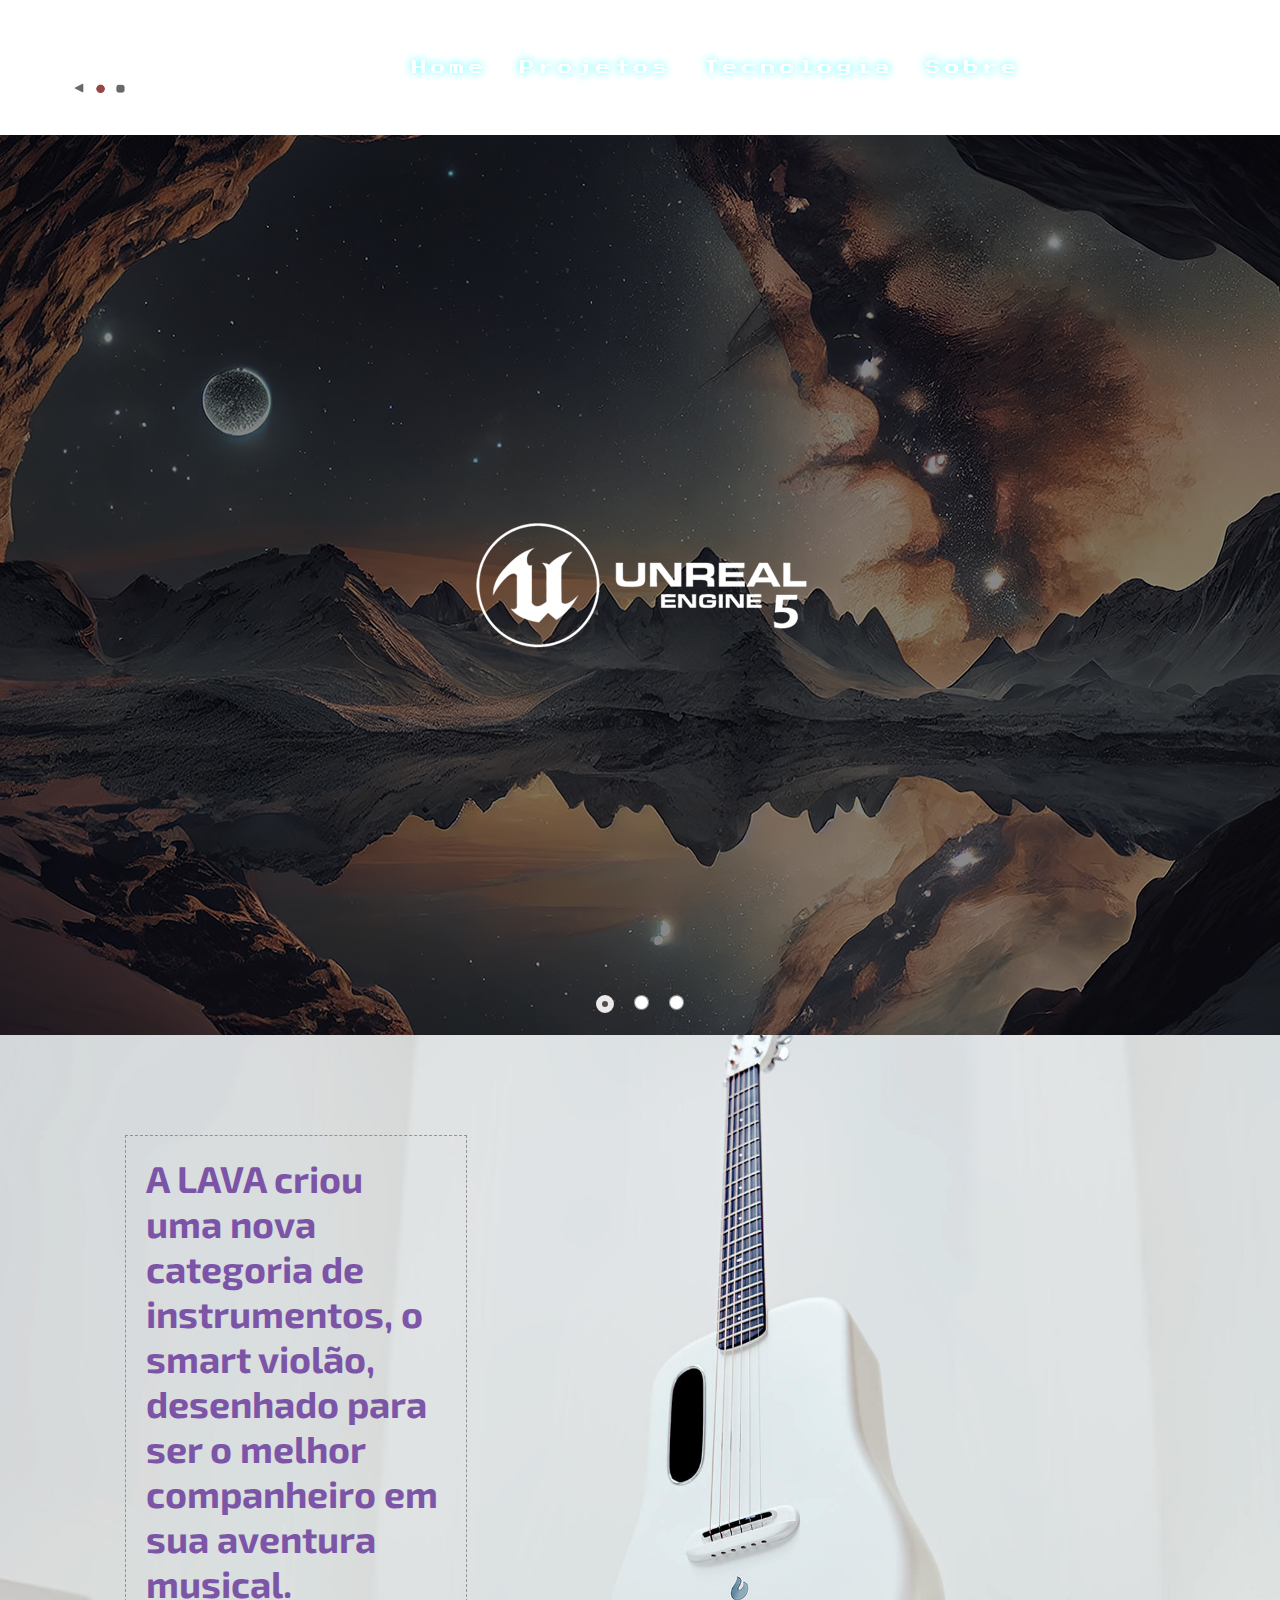
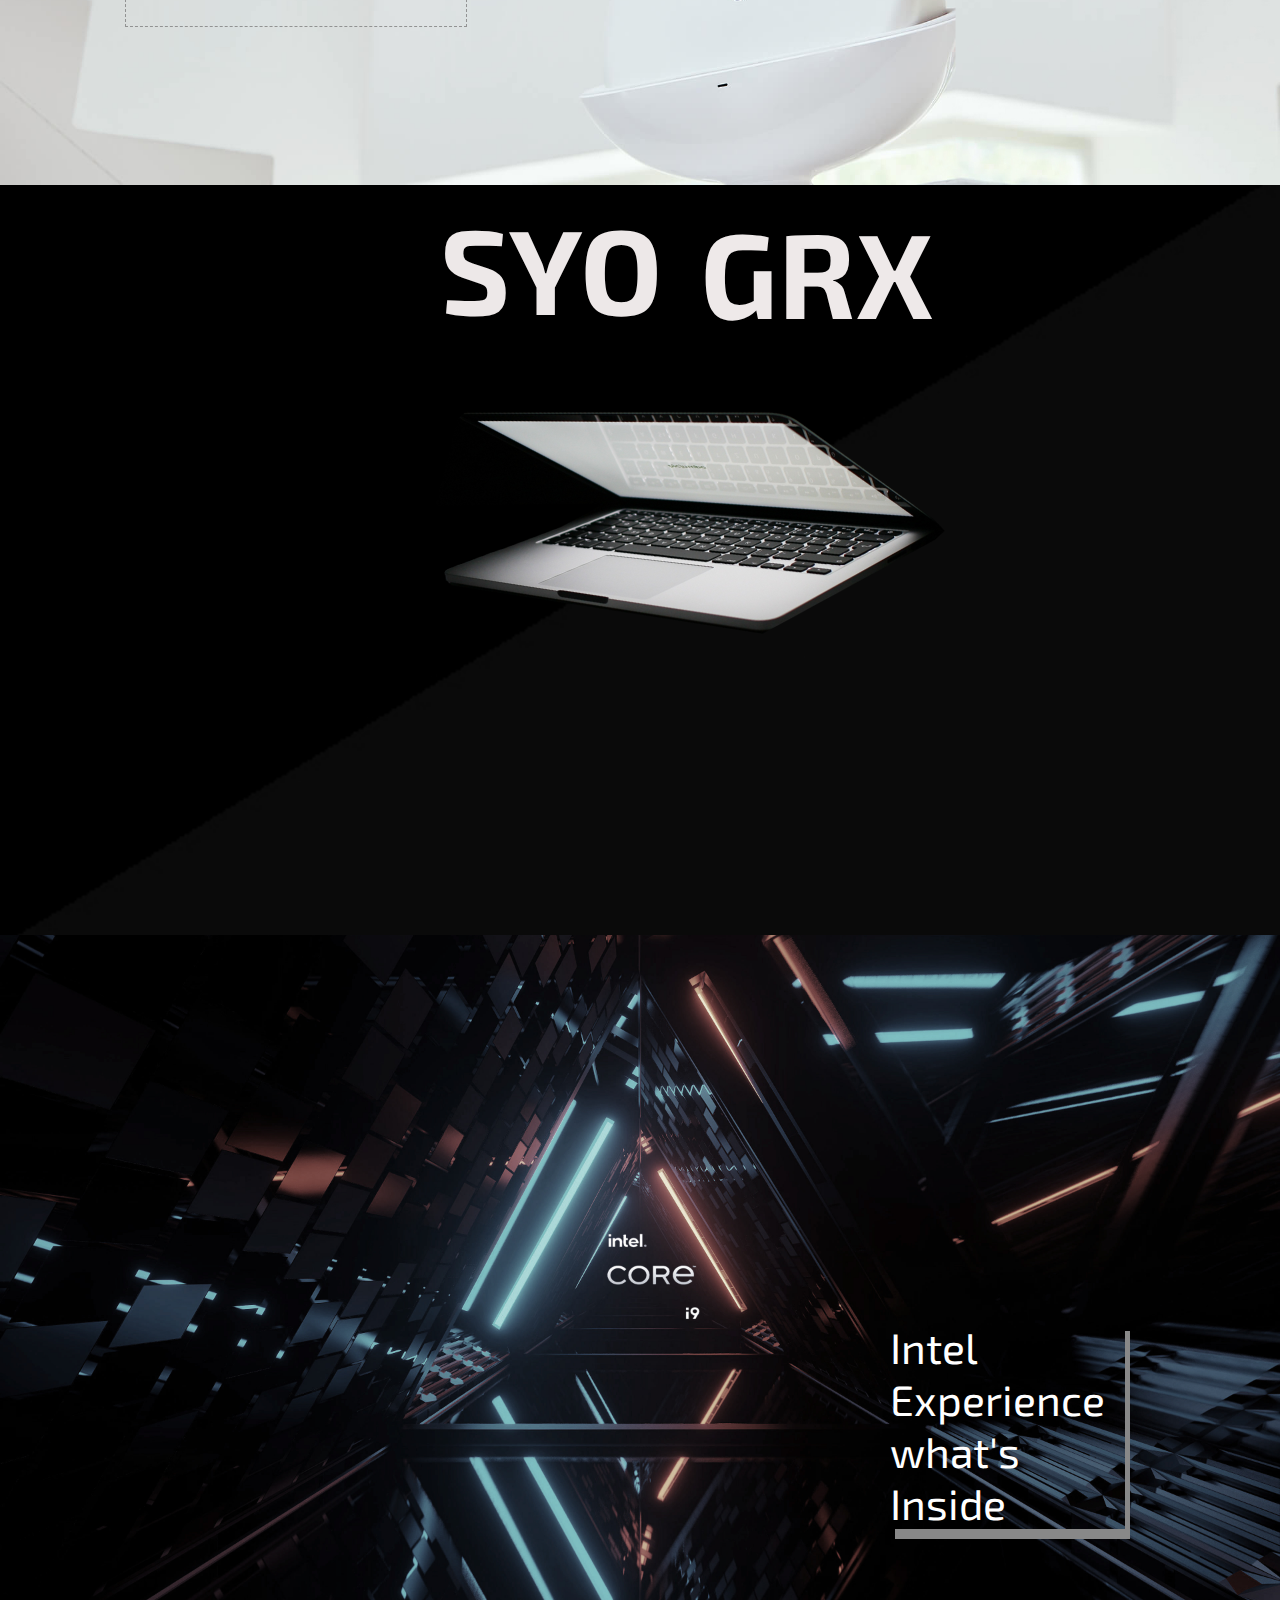
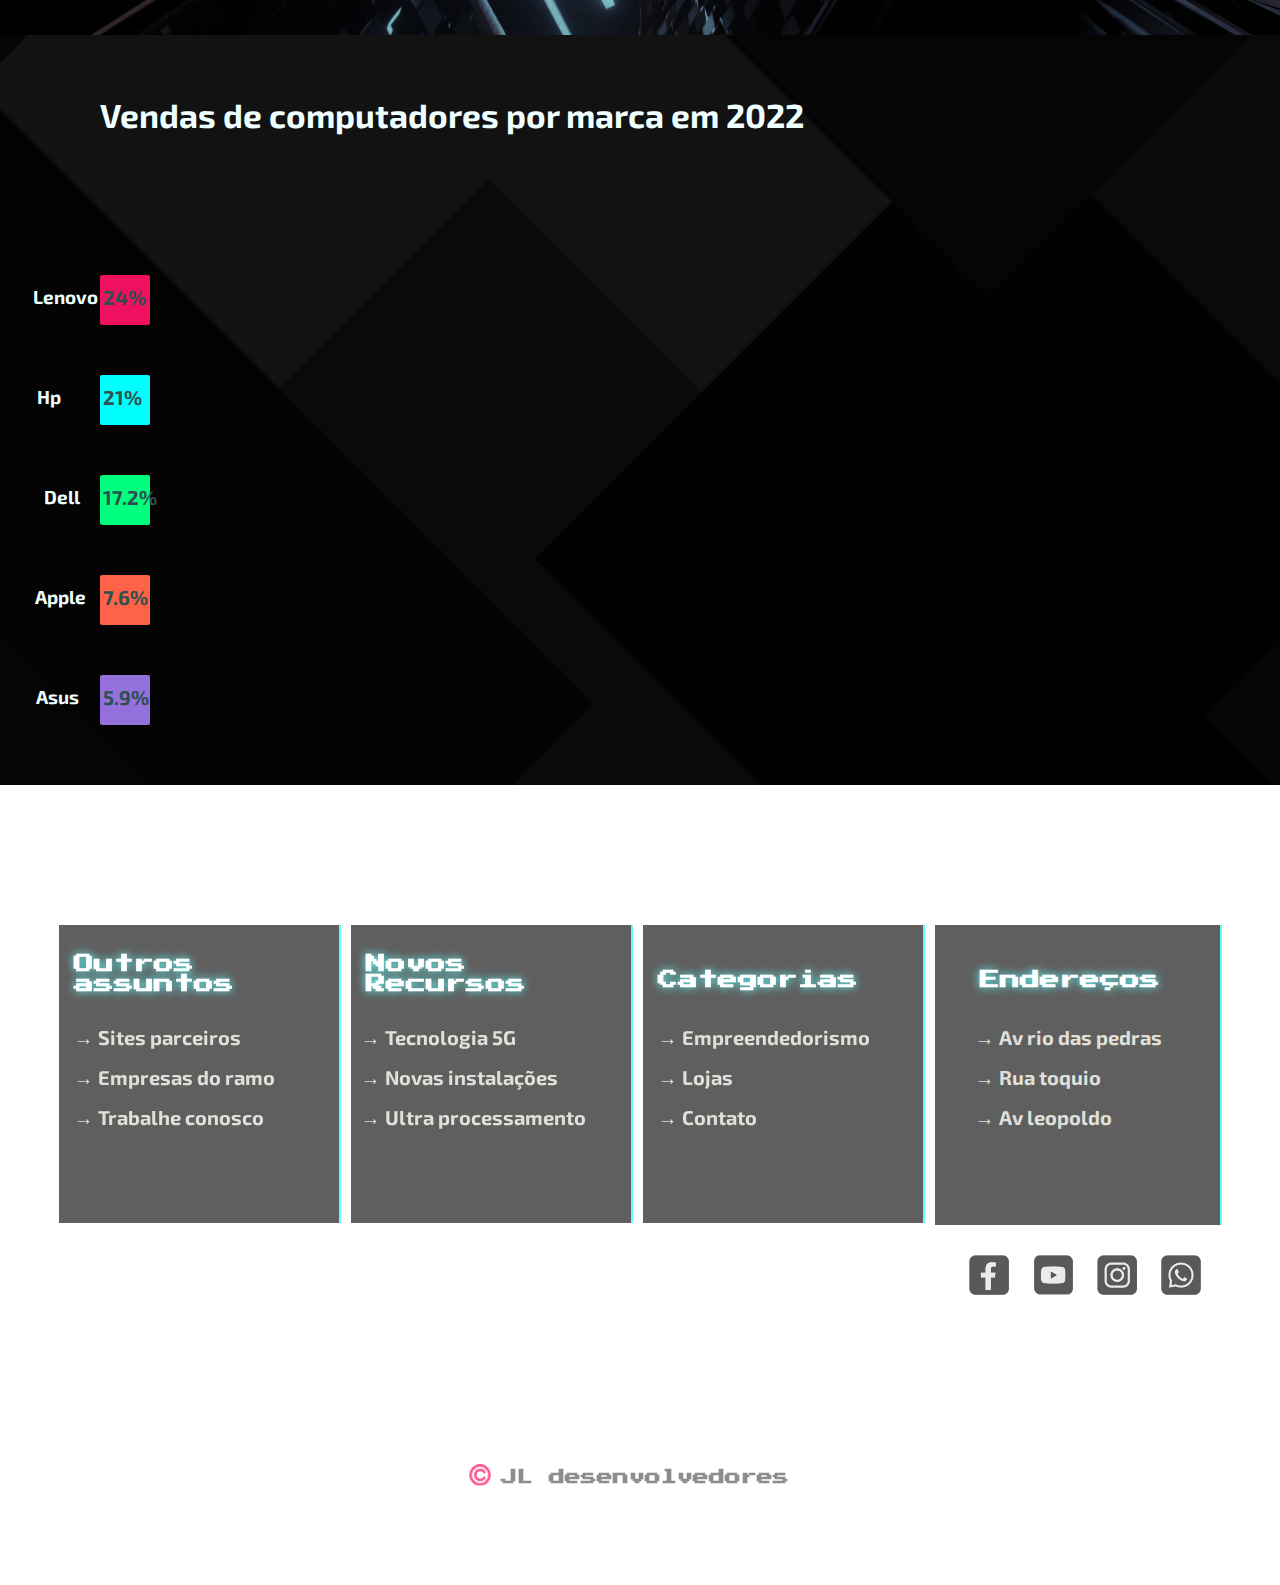
==== commit c25d361a: "et5ehe" ====
--- a/index.html
+++ b/index.html
@@ -3,7 +3,7 @@
 <html lang="pt-br">
   <head>
     
-  <title>JL Tecnology</title>
+  <title>JL Desenvolvedores</title>
 
 <meta  charset="UTF-8"/>
 <script src="https://code.jquery.com/jquery-3.5.0.js"></script>
@@ -72,6 +72,24 @@
     
 
     </section>
+
+
+    <section id="_mobi">
+   
+
+      <img id="main_2" src=""/>
+   
+      <div id="radios_2">
+        
+        <input type="radio" id="px_10" name="px_10" value="_10" onclick="first()" checked/>
+        <input type="radio" id="px_20" name="px_20" value="_20" onclick="two()" />
+        <input type="radio" id="px_30" name="px_30" value="_30" onclick="three()" />
+      
+      </div>
+      
+  
+      </section>
+  
 
 
 <!--Mobile menu-->
--- a/style_index.css
+++ b/style_index.css
@@ -788,7 +788,14 @@
 
 
 /*##############################################################################################################*/
-      
+              
+section#_mobi {
+  display:none;
+
+  }
+
+
+
       
       section#_0 {
         display:flex;
@@ -1414,6 +1421,12 @@
 
 /*################################################################################################################*/
       
+section#_mobi {
+  
+  display:none;
+
+}
+
        
 section#_0 {
   display:flex;
@@ -2047,6 +2060,12 @@
   
   /*################################################################################################################*/
         
+  section#_mobi {
+    
+    display:none;
+  
+  }
+  
          
   section#_0 {
     display:flex;
@@ -2689,6 +2708,11 @@
    
       /*################################################################################################################*/
       
+      section#_mobi {
+        display:none;
+      
+        }
+      
       
       section#_0 {
         display:flex;
@@ -3184,7 +3208,36 @@
 
 /*################################################################################################################*/
         
-      
+section#_mobi {
+  display:none;
+  position:relative;
+  width:auto;
+  left:0px;
+  top:150px;
+  height:600px;
+  justify-content: center;
+  align-items: center;
+  }
+
+section#_mobi div#radios{
+
+  display:none;
+  position:absolute;
+  gap:20px;
+  top:700px;
+  padding:10px;
+  border-radius:10px;
+}
+
+
+ div#radios_2 input{
+
+  width: 15px;
+  height: 15px;
+
+}
+
+
 section#_0 {
   display:flex;
   position:relative;
@@ -3964,38 +4017,55 @@
     }
     
      /*################################################################################################################*/
-          
-          
-     section#_0{
-      display:flex;
-      position:absolute;
-      width:auto;
-      top:500px;
-      height:600px;
-      justify-content: left;
-      align-items: left;
+     section#_0 {
+      display:none;
+    
       }
-
-      section#_0 div#radios{
-
+    
+      section#_mobi img#main_2{
+
+        display:flex;
+        position:relative;
+        top:-330px;
+        width:1220px;
+        height:1270px;
+        justify-content: center;
+        align-items: center;
+
+      }    
+
+      section#_mobi{
         display:flex;
         position:absolute;
-        gap:50px;
-        top:817px;
-        left:500px;
-        justify-content: center;
-        padding:15px;
-        border-radius:10px;
-      }
-
-      div#radios input{
-
-        width: 38px;
-        height: 38px;
-
-      }
-
-     input#px_1[type="radio"]:checked{
+        width:auto;
+        top:500px;
+        height:600px;
+        justify-content: left;
+        align-items: left;
+        }
+  
+        section#_mobi div#radios_2{
+  
+          display:flex;
+          position:absolute;
+          gap:50px;
+          top:817px;
+          left:500px;
+          justify-content: center;
+          padding:15px;
+          border-radius:10px;
+        }
+  
+        div#radios_2 input{
+  
+          width: 38px;
+          height: 38px;
+  
+        }
+    
+    
+
+     input#px_10[type="radio"]:checked{
        
        -webkit-appearance: none;
         background-color: #4F4F4F;
@@ -4004,7 +4074,7 @@
         width: 38px;
         height: 38px;
 
-    }input#px_2[type="radio"]:checked{
+    }input#px_20[type="radio"]:checked{
         
         -webkit-appearance: none;
          background-color: #4F4F4F;
@@ -4013,7 +4083,7 @@
          width: 38px;
          height: 38px;
 
-     }input#px_3[type="radio"]:checked{
+     }input#px_30[type="radio"]:checked{
          
          -webkit-appearance: none;
           background-color: #4F4F4F;
@@ -4024,17 +4094,7 @@
 
       }
 
-      section#_0 img#main{
-
-        display:flex;
-        position:relative;
-        top:0px;
-        width:1220px;
-        height:1270px;
-        justify-content: center;
-        align-items: center;
-
-      }
+     
     /*________________*/
     
   }
@@ -4352,7 +4412,11 @@
 
 
    /*################################################################################################################*/
-      
+   section#_mobi {
+    display:none;
+  
+    }
+  
 
    section#_0 {
     display:flex;
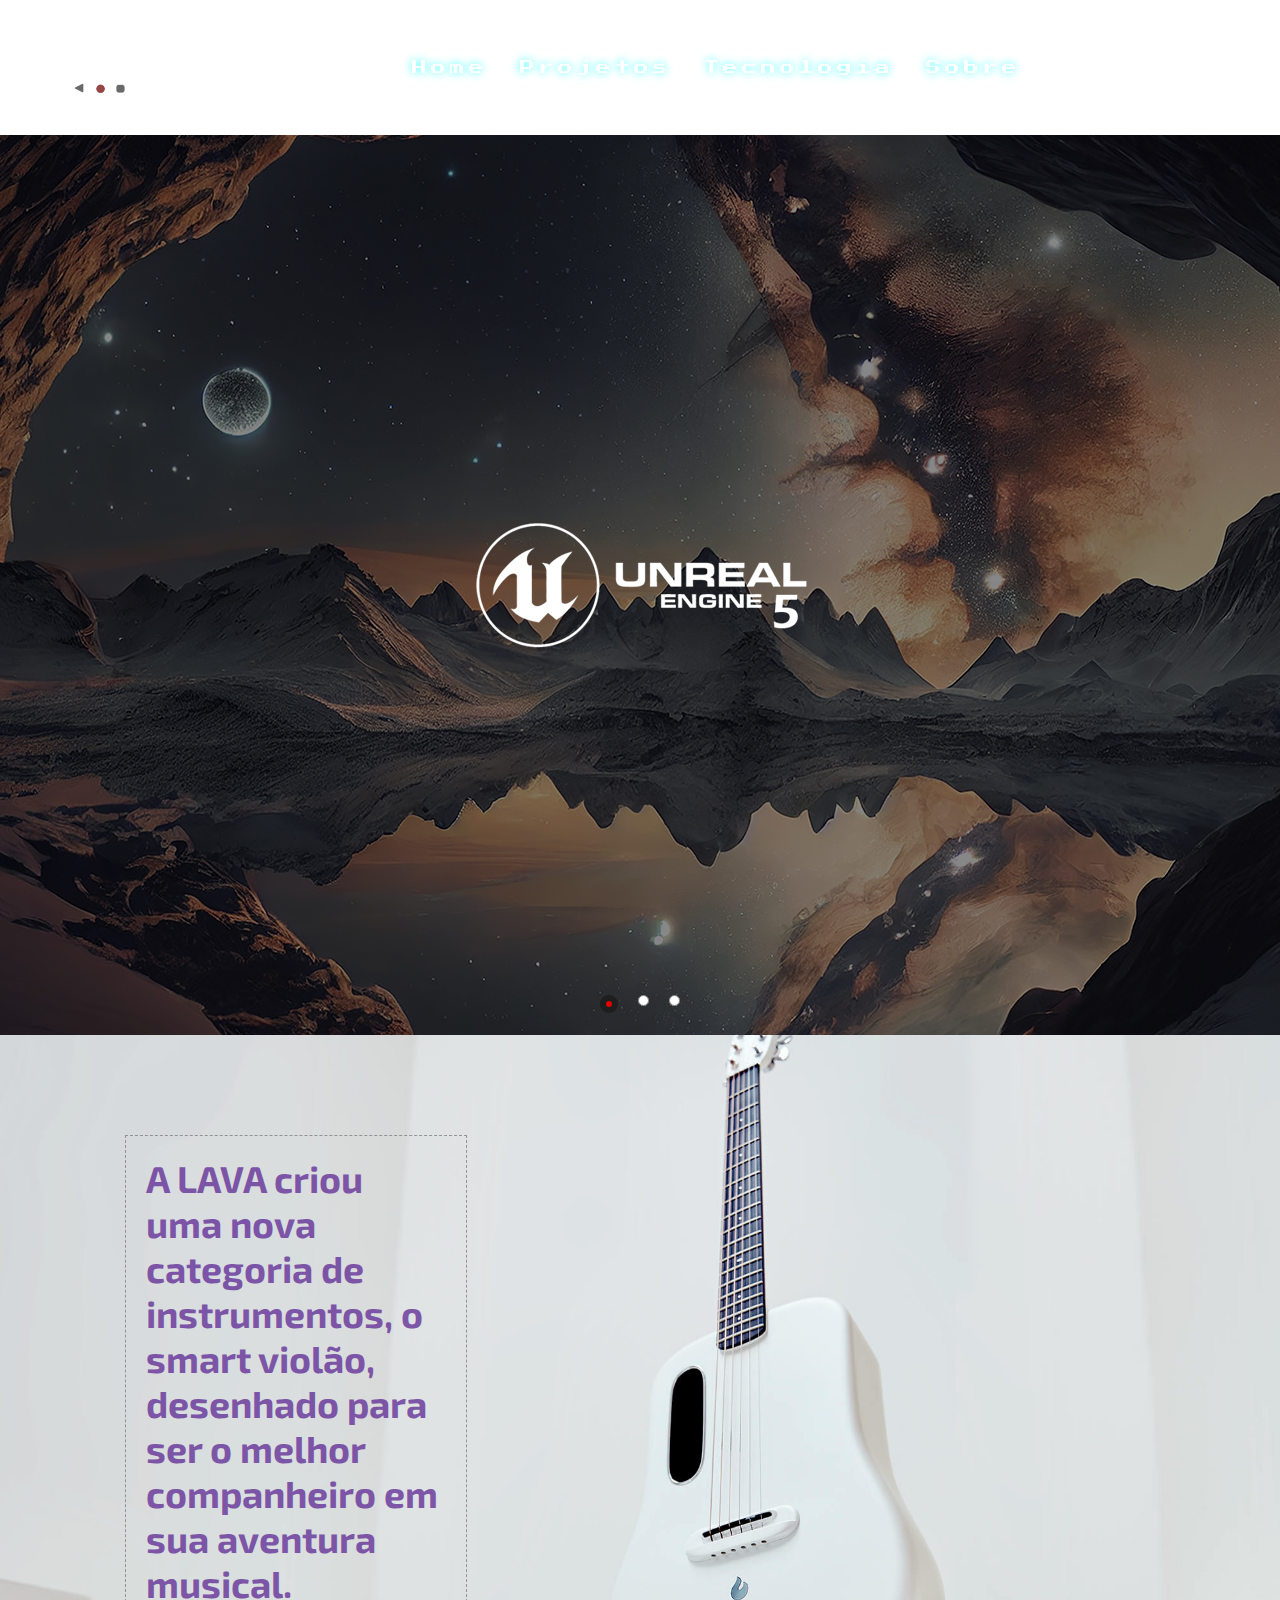
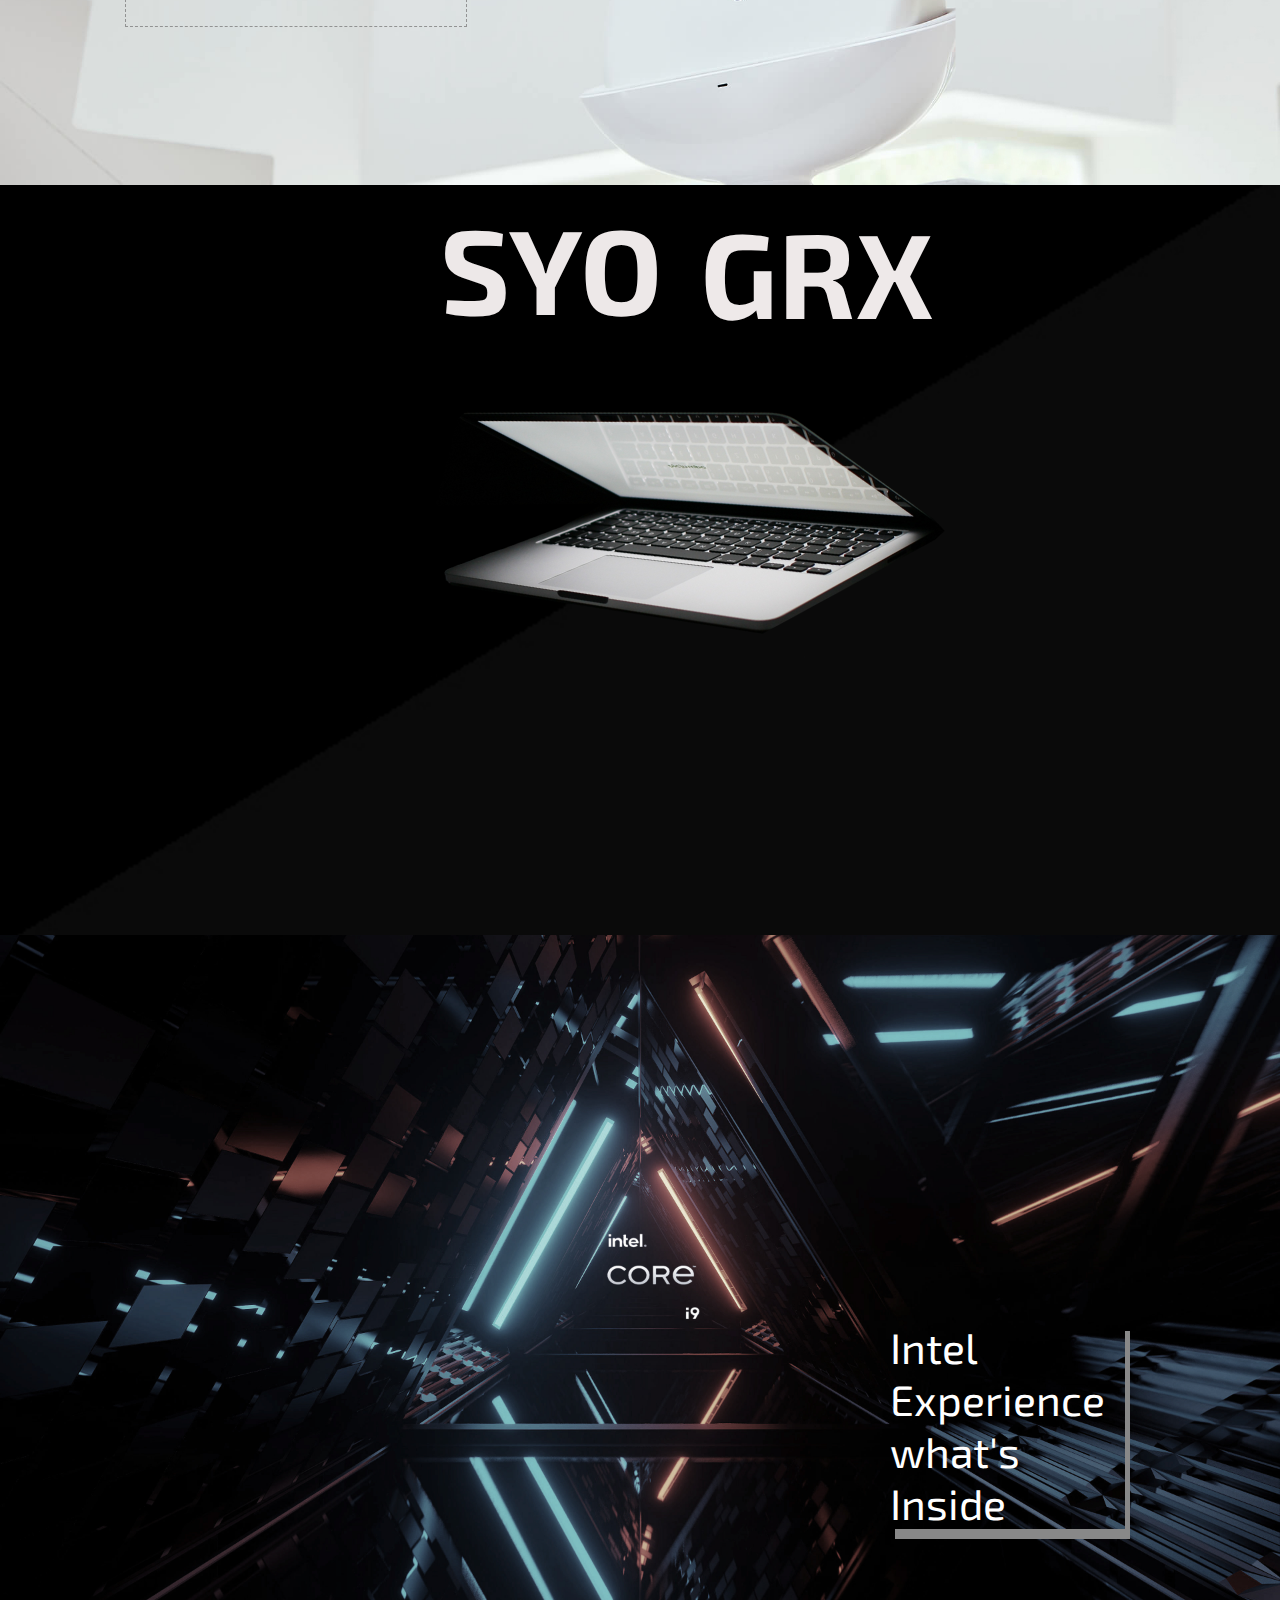
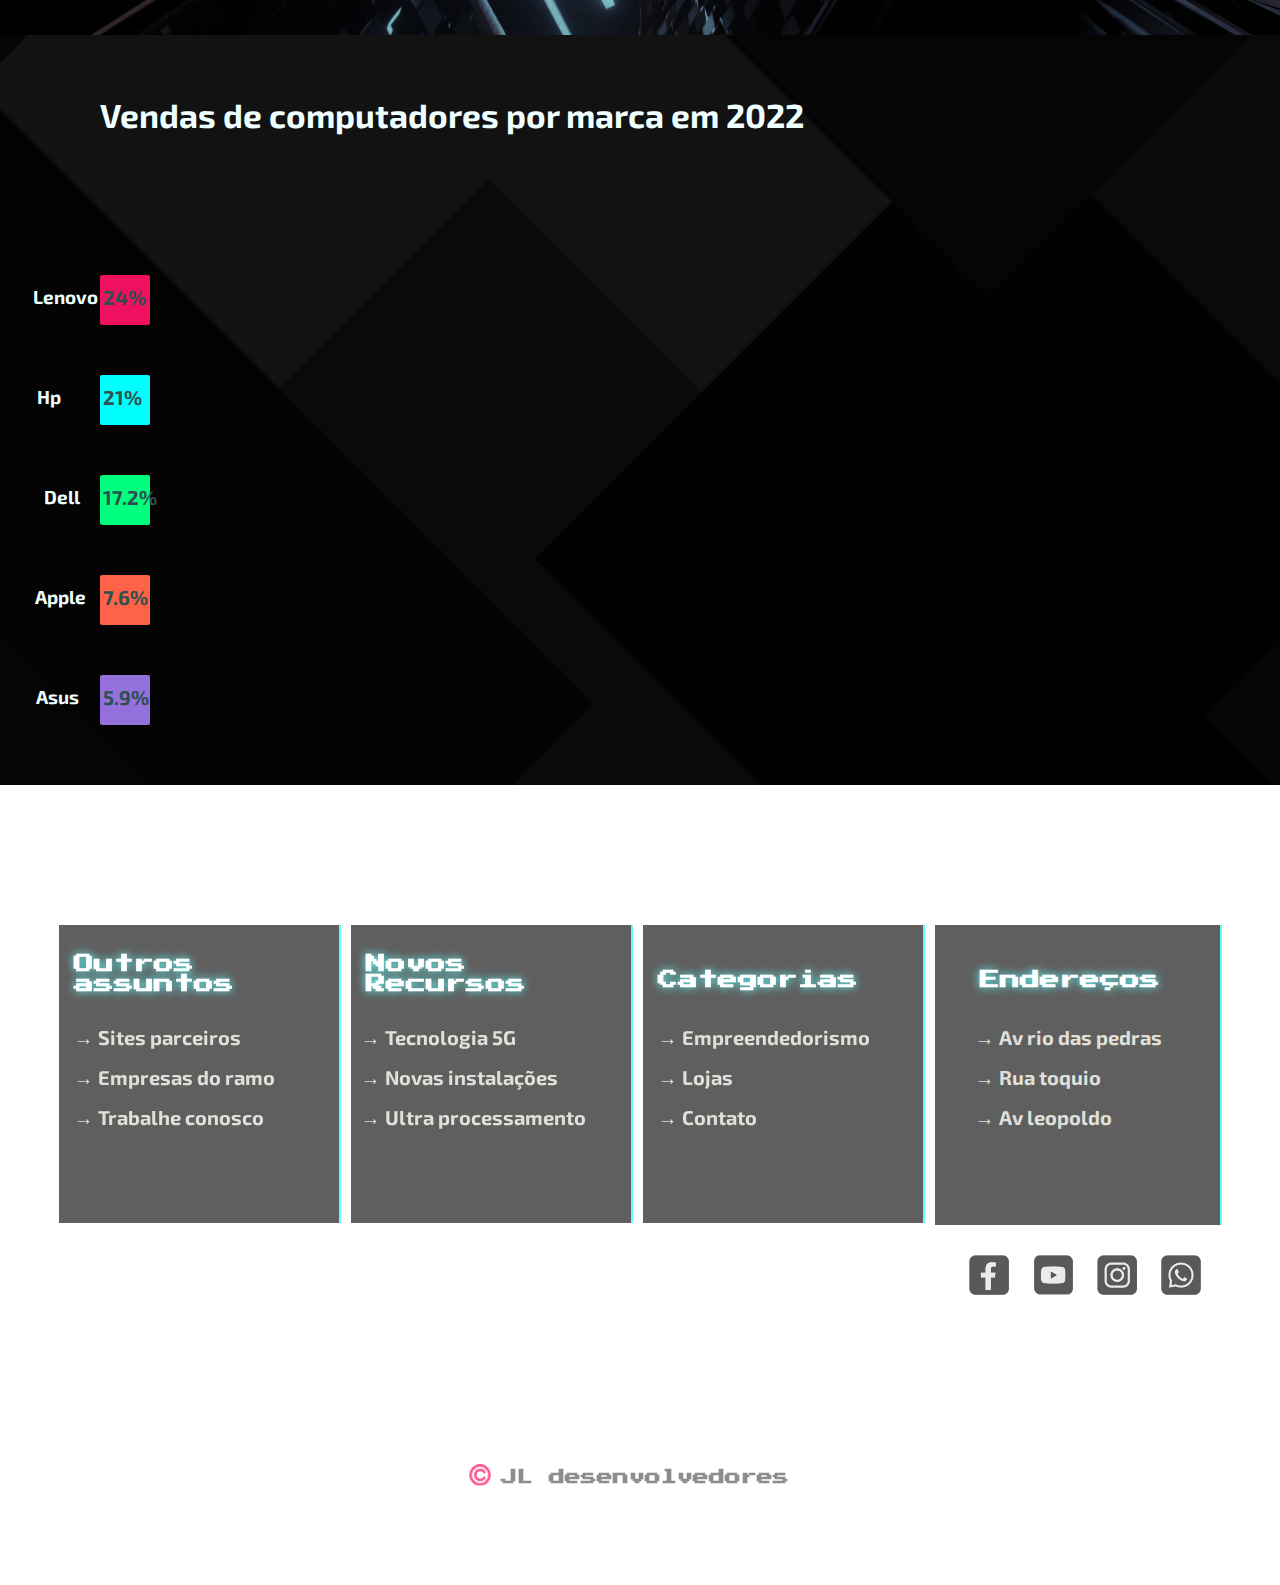
==== commit 7eb63227: "new update jltec" ====
--- a/index.html
+++ b/index.html
@@ -59,7 +59,9 @@
 
   <section id="_0">
    
-
+    
+    <div id="anim"></div>
+    
     <img id="main" src=""/>
  
     <div id="radios">
--- a/style_index.css
+++ b/style_index.css
@@ -2,7 +2,784 @@
 @import url('https://fonts.googleapis.com/css2?family=Press+Start+2P&display=swap');
 @import url('https://fonts.googleapis.com/css2?family=Exo+2:wght@100&display=swap');
 
-
+/*animaçao carrosel*/
+@keyframes carrosel{
+
+  0%{
+   
+   
+    background-image:url("carrosel/unreal/unreal (1).jpg");
+    background-size:cover;
+    background-repeat:no-repeat;
+    background-position:center;
+    
+  
+  }
+  
+  
+  10%{
+    
+
+    background-image:url("carrosel/unreal/unreal (2).jpg");
+    background-size:cover;
+    background-repeat:no-repeat;
+    background-position:center;
+   
+  
+  
+   }
+  
+  
+  20%{
+    background-image:url("carrosel/unreal/unreal (3).jpg");
+    background-size:cover;
+    background-repeat:no-repeat;
+    background-position:center;
+   
+    
+   }
+   
+  
+  25%{
+    
+    background-image:url("carrosel/unreal/unreal (4).jpg");
+    background-size:cover;
+    background-repeat:no-repeat;
+    background-position:center;
+    
+  }
+  
+  
+  30%{
+    
+    background-image:url("carrosel/unreal/unreal (5).jpg");
+    background-size:cover;
+    background-repeat:no-repeat;
+    background-position:center;
+  
+  }
+  
+  
+  40%{
+   
+    background-image:url("carrosel/unreal/unreal (6).jpg");
+    background-size:cover;
+    background-repeat:no-repeat;
+    background-position:center;
+   
+  }
+  
+
+  43%{
+   
+    background-image:url("carrosel/unreal/unreal (7).jpg");
+    background-size:cover;
+    background-repeat:no-repeat;
+    background-position:center;
+   
+  }
+
+  47%{
+   
+    background-image:url("carrosel/unreal/unreal (8).jpg");
+    background-size:cover;
+    background-repeat:no-repeat;
+    background-position:center;
+   
+  }
+
+  50%{
+  
+    background-image:url("carrosel/unreal/unreal (9).jpg");
+    background-size:cover;
+    background-repeat:no-repeat;
+    background-position:center;
+  }
+  
+
+  53%{
+  
+    background-image:url("carrosel/unreal/unreal (10).jpg");
+    background-size:cover;
+    background-repeat:no-repeat;
+    background-position:center;
+  }
+  
+
+
+  55%{
+  
+    background-image:url("carrosel/unreal/unreal (11).jpg");
+    background-size:cover;
+    background-repeat:no-repeat;
+    background-position:center;
+  }
+  
+
+  58%{
+  
+    background-image:url("carrosel/unreal/unreal (12).jpg");
+    background-size:cover;
+    background-repeat:no-repeat;
+    background-position:center;
+  }
+  
+
+
+
+  60%{
+    
+    background-image:url("carrosel/unreal/unreal (13).jpg");
+    background-size:cover;
+    background-repeat:no-repeat;
+    background-position:center;
+  
+  }
+
+
+  63%{
+    
+    background-image:url("carrosel/unreal/unreal (14).jpg");
+    background-size:cover;
+    background-repeat:no-repeat;
+    background-position:center;
+  
+  }
+  
+
+  
+  68%{
+    
+    background-image:url("carrosel/unreal/unreal (15).jpg");
+    background-size:cover;
+    background-repeat:no-repeat;
+    background-position:center;
+  
+  }
+  
+  
+  
+  70%{
+    
+    background-image:url("carrosel/unreal/unreal (16).jpg");
+    background-size:cover;
+    background-repeat:no-repeat;
+    background-position:center;
+   
+  }
+  
+  73%{
+    
+    background-image:url("carrosel/unreal/unreal (17).jpg");
+    background-size:cover;
+    background-repeat:no-repeat;
+    background-position:center;
+  
+  }
+  
+  
+  74%{
+    
+    background-image:url("carrosel/unreal/unreal (18).jpg");
+    background-size:cover;
+    background-repeat:no-repeat;
+    background-position:center;
+   
+  }
+  
+  75%{
+   
+    background-image:url("carrosel/unreal/unreal (19)");
+    background-size:cover;
+    background-repeat:no-repeat;
+    background-position:center;
+    
+  }
+  
+  
+  
+  80%{
+   
+    background-image:url("carrosel/unreal/unreal (20)");
+    background-size:cover;
+    background-repeat:no-repeat;
+    background-position:center;
+  
+  }
+  
+  
+  90%{
+    
+    background-image:url("carrosel/unreal/unreal (21)");
+    background-size:cover;
+    background-repeat:no-repeat;
+    background-position:center;
+   
+  }
+  
+  
+  92%{
+   
+    background-image:url("carrosel/unreal/unreal (22)");
+    background-size:cover;
+    background-repeat:no-repeat;
+    background-position:center;
+  
+  }
+  
+  
+  95%{
+    
+    background-image:url("carrosel/unreal/unreal (23)");
+    background-size:cover;
+    background-repeat:no-repeat;
+    background-position:center;
+  }
+  
+
+
+  98%{
+    
+    background-image:url("carrosel/unreal/unreal (24)");
+    background-size:cover;
+    background-repeat:no-repeat;
+    background-position:center;
+  }
+  
+  100%{
+    
+    background-image:url("carrosel/unreal/unreal (25)");
+    background-size:cover;
+    background-repeat:no-repeat;
+    background-position:center;
+  
+    
+  }
+  
+  }
+  
+    /*_________________________________________________________________*/
+
+
+/*animaçao carrosel2*/
+@keyframes carrosel2{
+
+  0%{
+   
+   
+    background-image:url("carrosel/gta/gta (1).jpg");
+    background-size:cover;
+    background-repeat:no-repeat;
+    background-position:center;
+    
+  
+  }
+  
+  
+  10%{
+    
+
+    background-image:url("carrosel/gta/gta (2).jpg");
+    background-size:cover;
+    background-repeat:no-repeat;
+    background-position:center;
+   
+  
+  
+   }
+  
+  
+  20%{
+    background-image:url("carrosel/gta/gta (3).jpg");
+    background-size:cover;
+    background-repeat:no-repeat;
+    background-position:center;
+   
+    
+   }
+   
+  
+  25%{
+    
+    background-image:url("carrosel/gta/gta (4).jpg");
+    background-size:cover;
+    background-repeat:no-repeat;
+    background-position:center;
+    
+  }
+  
+  
+  30%{
+    
+    background-image:url("carrosel/gta/gta (5).jpg");
+    background-size:cover;
+    background-repeat:no-repeat;
+    background-position:center;
+  
+  }
+  
+  
+  40%{
+   
+    background-image:url("carrosel/gta/gta (6).jpg");
+    background-size:cover;
+    background-repeat:no-repeat;
+    background-position:center;
+   
+  }
+  
+
+  43%{
+   
+    background-image:url("carrosel/gta/gta (7).jpg");
+    background-size:cover;
+    background-repeat:no-repeat;
+    background-position:center;
+   
+  }
+
+  47%{
+   
+    background-image:url("carrosel/gta/gta (8).jpg");
+    background-size:cover;
+    background-repeat:no-repeat;
+    background-position:center;
+   
+  }
+
+  50%{
+  
+    background-image:url("carrosel/gta/gta (9).jpg");
+    background-size:cover;
+    background-repeat:no-repeat;
+    background-position:center;
+  }
+  
+
+  53%{
+  
+    background-image:url("carrosel/gta/gta (10).jpg");
+    background-size:cover;
+    background-repeat:no-repeat;
+    background-position:center;
+  }
+  
+
+
+  55%{
+  
+    background-image:url("carrosel/gta/gta (11).jpg");
+    background-size:cover;
+    background-repeat:no-repeat;
+    background-position:center;
+  }
+  
+
+  58%{
+  
+    background-image:url("carrosel/gta/gta (12).jpg");
+    background-size:cover;
+    background-repeat:no-repeat;
+    background-position:center;
+  }
+  
+
+
+
+  60%{
+    
+    background-image:url("carrosel/gta/gta (13).jpg");
+    background-size:cover;
+    background-repeat:no-repeat;
+    background-position:center;
+  
+  }
+
+
+  63%{
+    
+    background-image:url("carrosel/gta/gta (14).jpg");
+    background-size:cover;
+    background-repeat:no-repeat;
+    background-position:center;
+  
+  }
+  
+
+  
+  68%{
+    
+    background-image:url("carrosel/gta/gta (15).jpg");
+    background-size:cover;
+    background-repeat:no-repeat;
+    background-position:center;
+  
+  }
+  
+  
+  
+  70%{
+    
+    background-image:url("carrosel/gta/gta (16).jpg");
+    background-size:cover;
+    background-repeat:no-repeat;
+    background-position:center;
+   
+  }
+  
+  73%{
+    
+    background-image:url("carrosel/gta/gta (17).jpg");
+    background-size:cover;
+    background-repeat:no-repeat;
+    background-position:center;
+  
+  }
+  
+  
+  74%{
+    
+    background-image:url("carrosel/gta/gta (18).jpg");
+    background-size:cover;
+    background-repeat:no-repeat;
+    background-position:center;
+   
+  }
+  
+  75%{
+   
+    background-image:url("carrosel/gta/gta (19)");
+    background-size:cover;
+    background-repeat:no-repeat;
+    background-position:center;
+    
+  }
+  
+  
+  
+  80%{
+   
+    background-image:url("carrosel/gta/gta (20)");
+    background-size:cover;
+    background-repeat:no-repeat;
+    background-position:center;
+  
+  }
+  
+  
+  90%{
+    
+    background-image:url("carrosel/gta/gta (21)");
+    background-size:cover;
+    background-repeat:no-repeat;
+    background-position:center;
+   
+  }
+  
+  
+  92%{
+   
+    background-image:url("carrosel/gta/gta (22)");
+    background-size:cover;
+    background-repeat:no-repeat;
+    background-position:center;
+  
+  }
+  
+  
+  95%{
+    
+    background-image:url("carrosel/gta/gta (23)");
+    background-size:cover;
+    background-repeat:no-repeat;
+    background-position:center;
+  }
+  
+
+
+  98%{
+    
+    background-image:url("carrosel/gta/gta (24)");
+    background-size:cover;
+    background-repeat:no-repeat;
+    background-position:center;
+  }
+  
+  100%{
+    
+    background-image:url("carrosel/gta/gta (25)");
+    background-size:cover;
+    background-repeat:no-repeat;
+    background-position:center;
+  
+    
+  }
+  
+  }
+  
+    /*_________________________________________________________________*/
+
+
+/*animaçao carrosel3*/
+@keyframes carrosel3{
+
+  0%{
+   
+   
+    background-image:url("carrosel/ia/ia (1).jpg");
+    background-size:cover;
+    background-repeat:no-repeat;
+    background-position:center;
+    
+  
+  }
+  
+  
+  10%{
+    
+
+    background-image:url("carrosel/ia/ia (2).jpg");
+    background-size:cover;
+    background-repeat:no-repeat;
+    background-position:center;
+   
+  
+  
+   }
+  
+  
+  20%{
+    background-image:url("carrosel/ia/ia (3).jpg");
+    background-size:cover;
+    background-repeat:no-repeat;
+    background-position:center;
+   
+    
+   }
+   
+  
+  25%{
+    
+    background-image:url("carrosel/ia/ia (4).jpg");
+    background-size:cover;
+    background-repeat:no-repeat;
+    background-position:center;
+    
+  }
+  
+  
+  30%{
+    
+    background-image:url("carrosel/ia/ia (5).jpg");
+    background-size:cover;
+    background-repeat:no-repeat;
+    background-position:center;
+  
+  }
+  
+  
+  40%{
+   
+    background-image:url("carrosel/ia/ia (6).jpg");
+    background-size:cover;
+    background-repeat:no-repeat;
+    background-position:center;
+   
+  }
+  
+
+  43%{
+   
+    background-image:url("carrosel/ia/ia (7).jpg");
+    background-size:cover;
+    background-repeat:no-repeat;
+    background-position:center;
+   
+  }
+
+  47%{
+   
+    background-image:url("carrosel/ia/ia (8).jpg");
+    background-size:cover;
+    background-repeat:no-repeat;
+    background-position:center;
+   
+  }
+
+  50%{
+  
+    background-image:url("carrosel/ia/ia (9).jpg");
+    background-size:cover;
+    background-repeat:no-repeat;
+    background-position:center;
+  }
+  
+
+  53%{
+  
+    background-image:url("carrosel/ia/ia (10).jpg");
+    background-size:cover;
+    background-repeat:no-repeat;
+    background-position:center;
+  }
+  
+
+
+  55%{
+  
+    background-image:url("carrosel/ia/ia (11).jpg");
+    background-size:cover;
+    background-repeat:no-repeat;
+    background-position:center;
+  }
+  
+
+  58%{
+  
+    background-image:url("carrosel/ia/ia (12).jpg");
+    background-size:cover;
+    background-repeat:no-repeat;
+    background-position:center;
+  }
+  
+
+
+
+  60%{
+    
+    background-image:url("carrosel/ia/ia (13).jpg");
+    background-size:cover;
+    background-repeat:no-repeat;
+    background-position:center;
+  
+  }
+
+
+  63%{
+    
+    background-image:url("carrosel/ia/ia (14).jpg");
+    background-size:cover;
+    background-repeat:no-repeat;
+    background-position:center;
+  
+  }
+  
+
+  
+  68%{
+    
+    background-image:url("carrosel/ia/ia (15).jpg");
+    background-size:cover;
+    background-repeat:no-repeat;
+    background-position:center;
+  
+  }
+  
+  
+  
+  70%{
+    
+    background-image:url("carrosel/ia/ia (16).jpg");
+    background-size:cover;
+    background-repeat:no-repeat;
+    background-position:center;
+   
+  }
+  
+  73%{
+    
+    background-image:url("carrosel/ia/ia (17).jpg");
+    background-size:cover;
+    background-repeat:no-repeat;
+    background-position:center;
+  
+  }
+  
+  
+  74%{
+    
+    background-image:url("carrosel/ia/ia (18).jpg");
+    background-size:cover;
+    background-repeat:no-repeat;
+    background-position:center;
+   
+  }
+  
+  75%{
+   
+    background-image:url("carrosel/ia/ia (19)");
+    background-size:cover;
+    background-repeat:no-repeat;
+    background-position:center;
+    
+  }
+  
+  
+  
+  80%{
+   
+    background-image:url("carrosel/ia/ia (20)");
+    background-size:cover;
+    background-repeat:no-repeat;
+    background-position:center;
+  
+  }
+  
+  
+  90%{
+    
+    background-image:url("carrosel/ia/ia (21)");
+    background-size:cover;
+    background-repeat:no-repeat;
+    background-position:center;
+   
+  }
+  
+  
+  92%{
+   
+    background-image:url("carrosel/ia/ia (22)");
+    background-size:cover;
+    background-repeat:no-repeat;
+    background-position:center;
+  
+  }
+  
+  
+  95%{
+    
+    background-image:url("carrosel/ia/ia (23)");
+    background-size:cover;
+    background-repeat:no-repeat;
+    background-position:center;
+  }
+  
+
+
+  98%{
+    
+    background-image:url("carrosel/ia/ia (24)");
+    background-size:cover;
+    background-repeat:no-repeat;
+    background-position:center;
+  }
+  
+  100%{
+    
+    background-image:url("carrosel/ia/ia (25)");
+    background-size:cover;
+    background-repeat:no-repeat;
+    background-position:center;
+  
+    
+  }
+  
+  }
+  
+    /*_________________________________________________________________*/
+
+
+    
 /*animaçao footer*/
 @keyframes footer{
 
@@ -175,7 +952,7 @@
 
 }
 
-  /*_________________________________________________________________*/
+     /*_________________________________________________________________*/
   
 
 body{
@@ -798,6 +1575,7 @@
 
       
       section#_0 {
+
         display:flex;
         position:relative;
         top:400px;
@@ -816,6 +1594,17 @@
           padding:10px;
           border-radius:10px;
         }
+
+
+        section#_0 div#anim{
+          position:absolute;
+          width:1980px;
+          height:900px;
+           
+    
+    
+         }
+      
 
         div#radios input{
 
@@ -1439,6 +2228,12 @@
   align-items: center;
 
   }
+  section#_0 div#anim{
+    position:absolute;
+    width:3800px;
+    height:1800px;
+
+   }
 
   section#_0 div#radios{
 
@@ -2088,6 +2883,15 @@
       padding:10px;
       border-radius:10px;
     }
+
+    section#_0 div#anim{
+      position:absolute;
+      width:1980px;
+      height:900px;
+       
+
+
+     }
   
     div#radios input{
   
@@ -2723,6 +3527,14 @@
         height:600px;
         justify-content: center;
         align-items: center;
+ 
+        }
+
+        section#_0 div#anim{
+         position:absolute;
+         width:1980px;
+         height:900px;
+    
         }
 
         section#_0 div#radios{
@@ -2733,41 +3545,42 @@
           top:700px;
           padding:10px;
           border-radius:10px;
+
         }
 
         div#radios input{
 
-          width: 15px;
-          height: 15px;
-  
+          width:  11px;
+          height: 11px;
+   
         }
 
        input#px_1[type="radio"]:checked{
          
          -webkit-appearance: none;
-          background-color: #4F4F4F;
-          border-radius:20px;
-          border: #EEE9E9 6px solid;
-          width: 18px;
+          background-color: #e20000;
+          border-radius:    20px;
+          border: #1e1e1e 6px solid;
+          width:  18px;
           height: 18px;
 
       }input#px_2[type="radio"]:checked{
           
-          -webkit-appearance: none;
-           background-color: #4F4F4F;
-           border-radius:20px;
-           border: #EEE9E9 6px solid;
-           width: 18px;
-           height: 18px;
+        -webkit-appearance: none;
+        background-color: #e20000;
+        border-radius:    20px;
+        border: #1e1e1e 6px solid;
+        width:  18px;
+        height: 18px;
  
        }input#px_3[type="radio"]:checked{
            
-           -webkit-appearance: none;
-            background-color: #4F4F4F;
-            border-radius:20px;
-            border: #EEE9E9 6px solid;
-            width: 18px;
-            height: 18px;
+        -webkit-appearance: none;
+        background-color: #e20000;
+        border-radius:    20px;
+        border: #1e1e1e 6px solid;
+        width:  18px;
+        height: 18px;
   
         }
 
@@ -2775,7 +3588,6 @@
         
         width:1980px;
         
-       
       }
 
       /*________________*/
@@ -3188,9 +4000,6 @@
       width:100px;
       top:140px;
       left:300px;
-
-        
-
     }
   
     section#_1 div#text p{
@@ -3201,11 +4010,9 @@
       color:white;
       box-shadow: 5px 10px #888888;
       padding-right: 20px;
-
       
     }
  
-
 /*################################################################################################################*/
         
 section#_mobi {
@@ -3229,14 +4036,12 @@
   border-radius:10px;
 }
 
-
  div#radios_2 input{
 
   width: 15px;
   height: 15px;
 
 }
-
 
 section#_0 {
   display:flex;
@@ -3249,6 +4054,13 @@
   align-items: center;
   }
 
+  section#_0 div#anim{
+    position:absolute;
+    width:1980px;
+    height:900px;
+
+   }
+
 section#_0 div#radios{
 
   display:flex;
@@ -3261,39 +4073,40 @@
 
 div#radios input{
 
-  width: 15px;
-  height: 15px;
+  width:  11px;
+  height: 11px;
 
 }
 
 input#px_1[type="radio"]:checked{
  
  -webkit-appearance: none;
-  background-color: #4F4F4F;
-  border-radius:20px;
-  border: #EEE9E9 6px solid;
-  width: 18px;
+  background-color: #e20000;
+  border-radius:    20px;
+  border: #1e1e1e 6px solid;
+  width:  18px;
   height: 18px;
 
 }input#px_2[type="radio"]:checked{
   
-  -webkit-appearance: none;
-   background-color: #4F4F4F;
-   border-radius:20px;
-   border: #EEE9E9 6px solid;
-   width: 18px;
-   height: 18px;
+-webkit-appearance: none;
+background-color: #e20000;
+border-radius:    20px;
+border: #1e1e1e 6px solid;
+width:  18px;
+height: 18px;
 
 }input#px_3[type="radio"]:checked{
    
-   -webkit-appearance: none;
-    background-color: #4F4F4F;
-    border-radius:20px;
-    border: #EEE9E9 6px solid;
-    width: 18px;
-    height: 18px;
-
-}
+-webkit-appearance: none;
+background-color: #e20000;
+border-radius:    20px;
+border: #1e1e1e 6px solid;
+width:  18px;
+height: 18px;
+
+}
+
 
 section#_0 img#main{
 
@@ -4026,7 +4839,7 @@
 
         display:flex;
         position:relative;
-        top:-330px;
+        top:-340px;
         width:1220px;
         height:1270px;
         justify-content: center;
@@ -4067,28 +4880,28 @@
 
      input#px_10[type="radio"]:checked{
        
-       -webkit-appearance: none;
-        background-color: #4F4F4F;
-        border-radius:20px;
-        border: #EEE9E9 6px solid;
+        -webkit-appearance: none;
+        background-color: #e20000;
+        border-radius:    20px;
+        border: #1e1e1e 6px solid;
         width: 38px;
         height: 38px;
 
     }input#px_20[type="radio"]:checked{
         
         -webkit-appearance: none;
-         background-color: #4F4F4F;
-         border-radius:20px;
-         border: #EEE9E9 6px solid;
+        background-color: #e20000;
+        border-radius:    20px;
+        border: #1e1e1e 6px solid;
          width: 38px;
          height: 38px;
 
      }input#px_30[type="radio"]:checked{
          
          -webkit-appearance: none;
-          background-color: #4F4F4F;
-          border-radius:20px;
-          border: #EEE9E9 6px solid;
+         background-color: #e20000;
+         border-radius:    20px;
+         border: #1e1e1e 6px solid;
           width: 38px;
           height: 38px;
 
@@ -4439,39 +5252,41 @@
       border-radius:10px;
     }
 
+
     div#radios input{
 
-      width: 15px;
-      height: 15px;
-
-    }
+      width:  11px;
+      height: 11px;
+
+    }
+
 
    input#px_1[type="radio"]:checked{
      
      -webkit-appearance: none;
-      background-color: #4F4F4F;
-      border-radius:20px;
-      border: #EEE9E9 6px solid;
-      width: 18px;
+      background-color: #e20000;
+      border-radius:    20px;
+      border: #1e1e1e 6px solid;
+      width:  18px;
       height: 18px;
 
   }input#px_2[type="radio"]:checked{
       
-      -webkit-appearance: none;
-       background-color: #4F4F4F;
-       border-radius:20px;
-       border: #EEE9E9 6px solid;
-       width: 18px;
-       height: 18px;
+    -webkit-appearance: none;
+    background-color: #e20000;
+    border-radius:    20px;
+    border: #1e1e1e 6px solid;
+    width:  18px;
+    height: 18px;
 
    }input#px_3[type="radio"]:checked{
        
-       -webkit-appearance: none;
-        background-color: #4F4F4F;
-        border-radius:20px;
-        border: #EEE9E9 6px solid;
-        width: 18px;
-        height: 18px;
+    -webkit-appearance: none;
+    background-color: #e20000;
+    border-radius:    20px;
+    border: #1e1e1e 6px solid;
+    width:  18px;
+    height: 18px;
 
     }
 
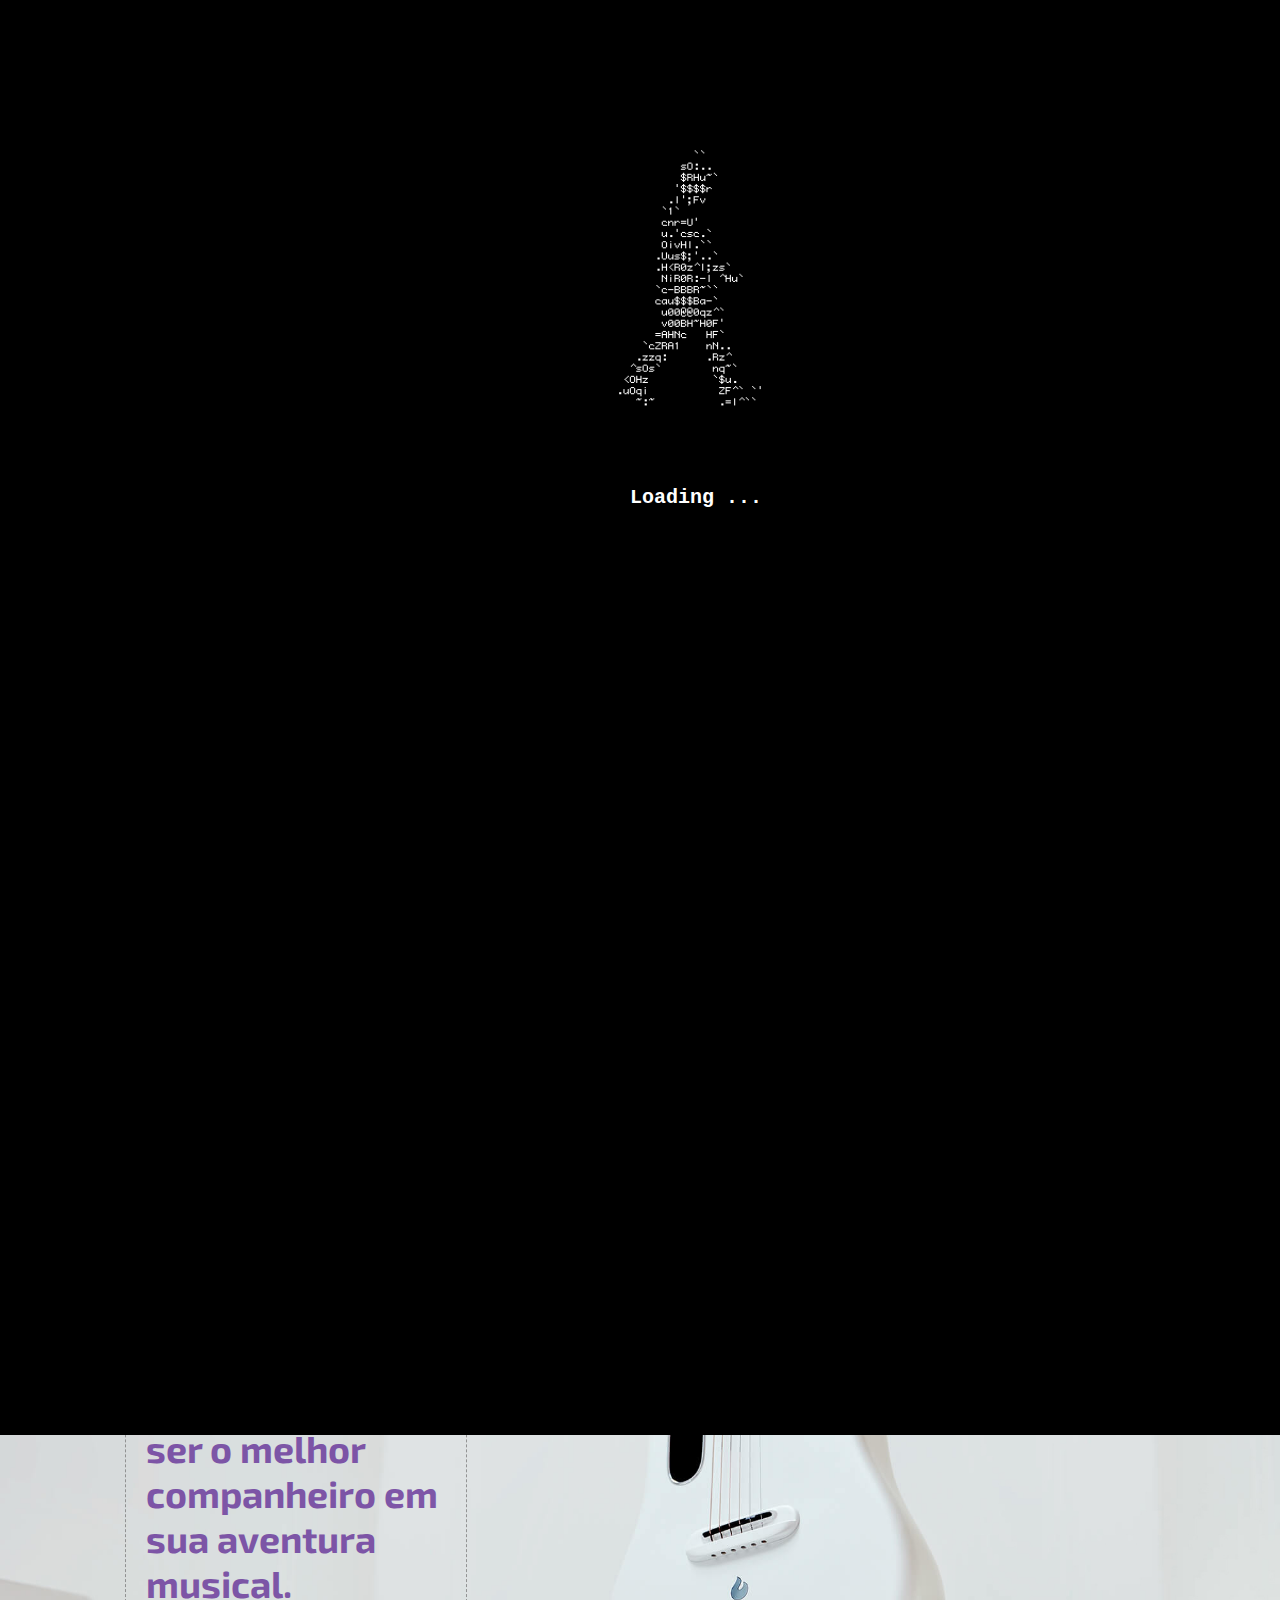
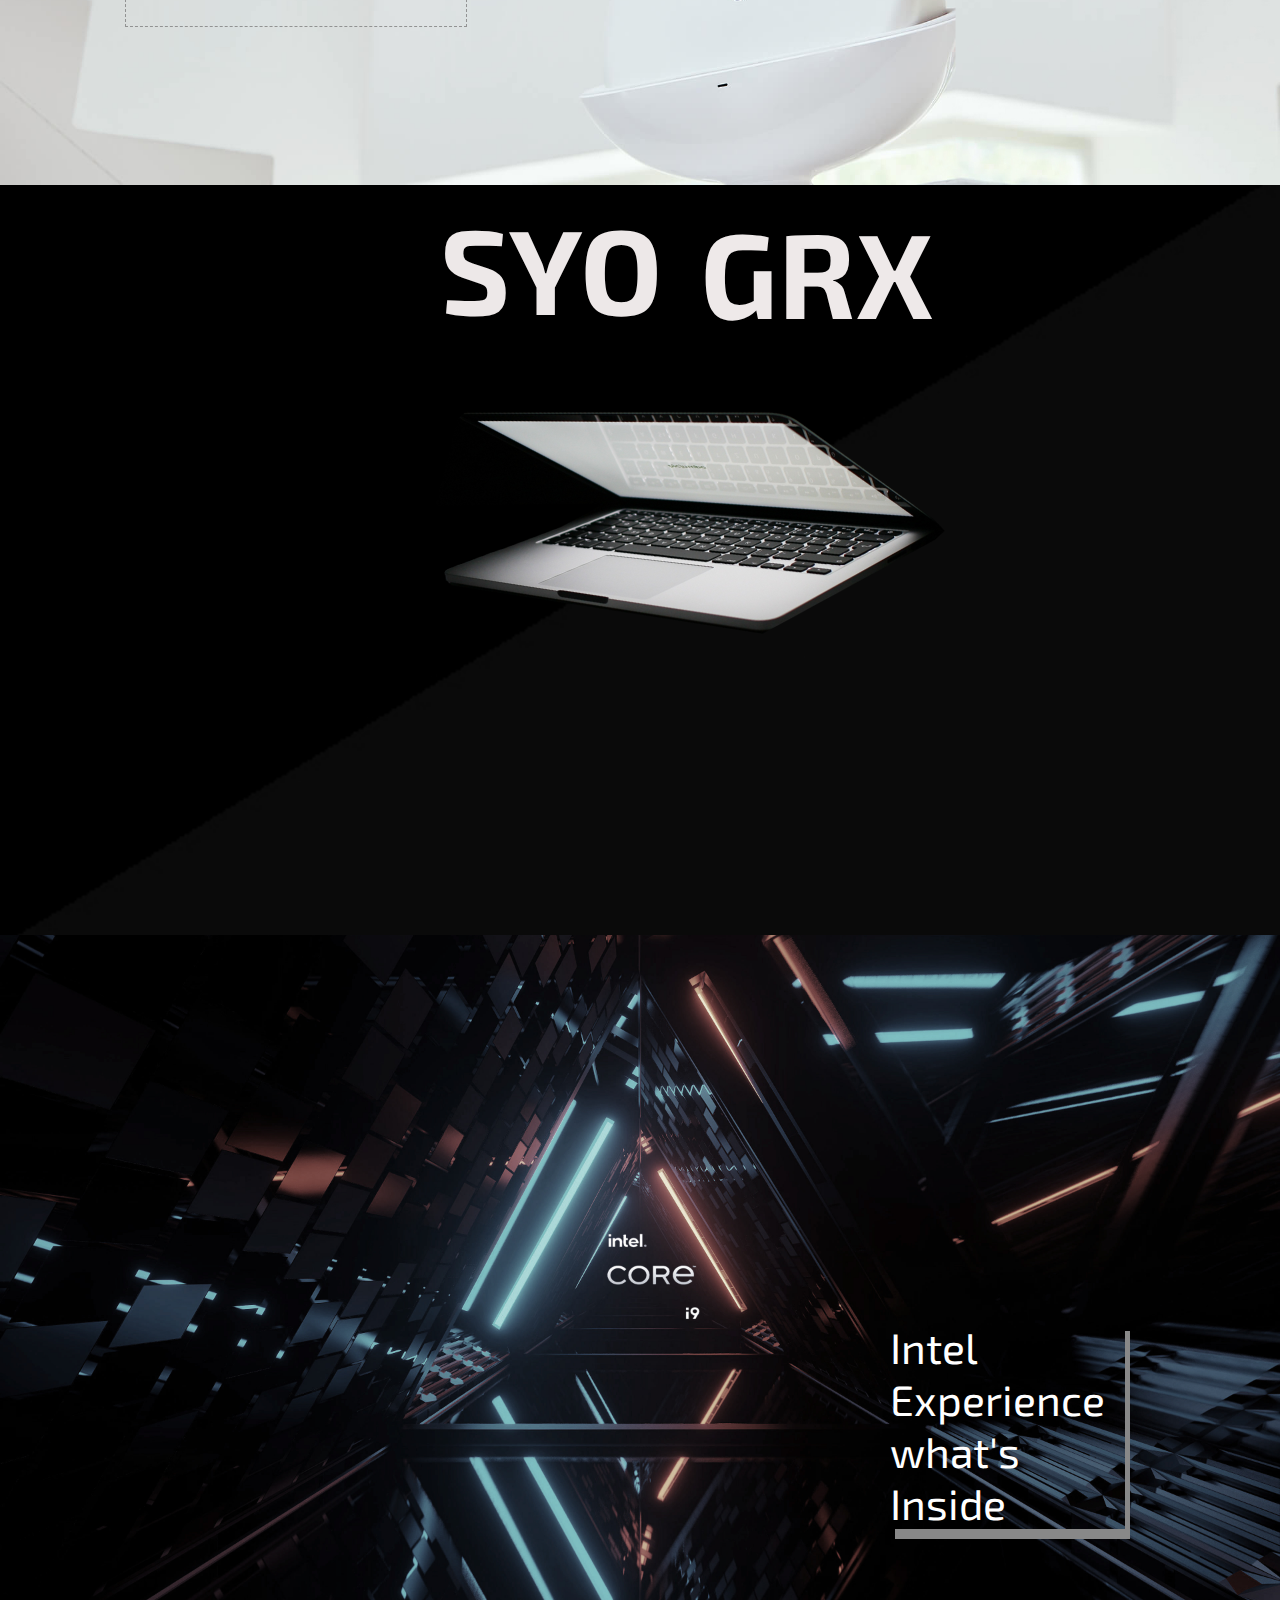
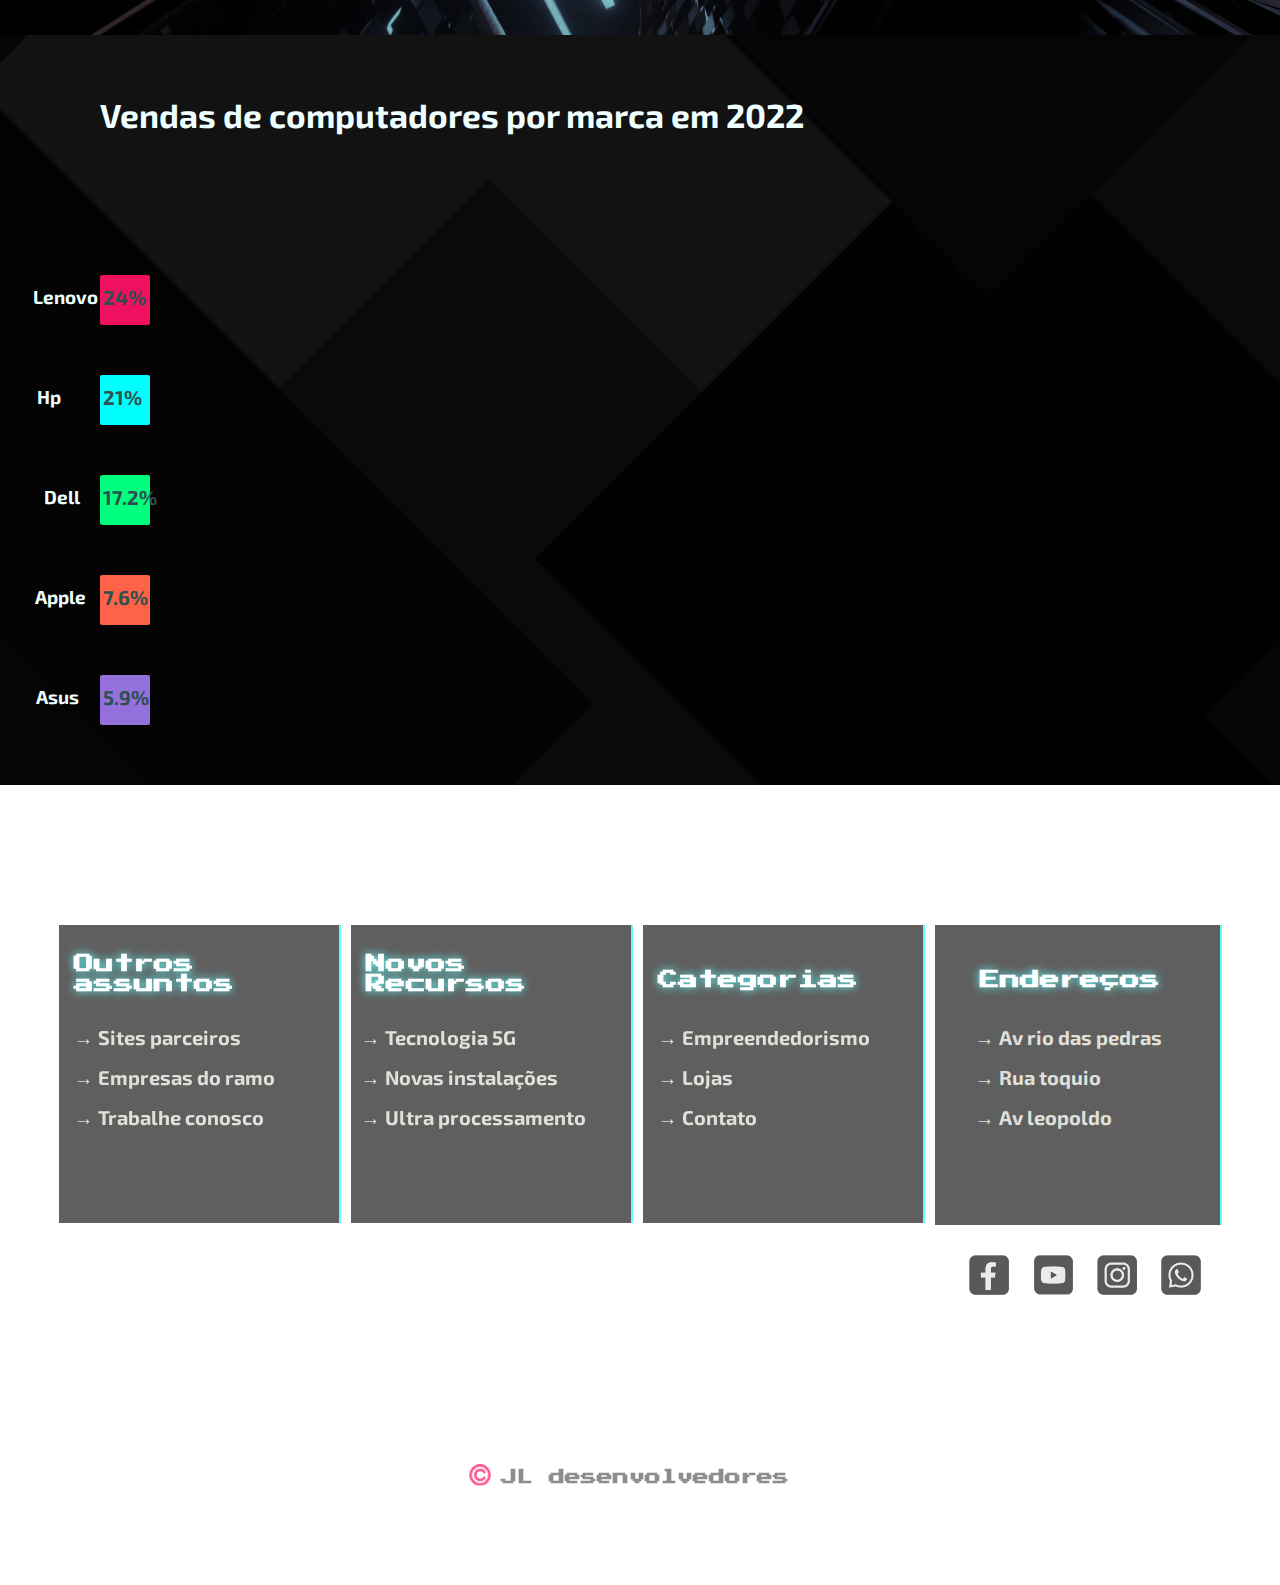
==== commit 1f70cdff: "mod" ====
--- a/index.html
+++ b/index.html
@@ -41,7 +41,7 @@
 
 <ul class="nav">
 
-<li><a href="index.htm">Home</a></li>
+<li><a href="index.html">Home</a></li>
 <li><a href="projetos.html">Projetos</a></li>
 <li><a href="tecno.html">Tecnologia</a></li>
 <li><a href="sobre.html">Sobre</a></li>
@@ -74,7 +74,6 @@
     
 
     </section>
-
 
     <section id="_mobi">
    
@@ -247,6 +246,13 @@
 
 </div>  
 
+<!-- animaçao loading-->
+<section id="loading" >
+
+  <img src="load.gif"/>
+  <h1 id="wordload"><code> Loading ...</code></h1>
+  
+</section>
 
 
 <script src="js.js"></script>
--- a/style_index.css
+++ b/style_index.css
@@ -1,6 +1,44 @@
 @import url('https://fonts.googleapis.com/css?family=Manjari&display=swap');
 @import url('https://fonts.googleapis.com/css2?family=Press+Start+2P&display=swap');
 @import url('https://fonts.googleapis.com/css2?family=Exo+2:wght@100&display=swap');
+
+
+
+section h1#wordload{
+  position:absolute;
+  font-stretch: ultra-condensed;
+  top:550px;
+  left:680px;
+  color:white; 
+  font-size: 15pt; 
+
+ }
+
+
+  section#loading img{
+   
+   position: relative;
+   top:200px;
+   left:650px;
+   width:200px;
+   height:300px;
+
+  }
+  
+
+  section#loading{
+
+
+   position:relative;
+   background-color:rgb(0, 0, 0);
+   width:1600px;
+   height:1500px;
+   top:-800px;
+
+
+  }
+
+
 
 /*animaçao carrosel*/
 @keyframes carrosel{
@@ -1654,6 +1692,50 @@
   height:12000px;
 
 }
+
+
+
+
+
+  
+section h1#wordload{
+  position:absolute;
+  font-stretch: ultra-condensed;
+  top:1100px;
+  left:1750px;
+  color:white; 
+  font-size: 35pt; 
+
+ }
+
+
+  section#loading img{
+   
+   position: relative;
+   top:400px;
+   left:1650px;
+   width:500px;
+   height:700px;
+
+  }
+  
+
+  section#loading{
+
+
+   position:relative;
+   background-color:rgb(0, 0, 0);
+   display:flex;
+   width:auto;
+   height:2350px;
+   top:-22300px;
+   left:0px;
+
+  }
+
+
+
+
   
 /*menu responsivo*/
 
@@ -2948,7 +3030,41 @@
     height:4300px;
     
     }
-    
+
+
+   section h1#wordload{
+    position:absolute;
+    font-stretch: ultra-condensed;
+    top:550px;
+    left:680px;
+    color:white; 
+    font-size: 15pt; 
+
+   }
+
+
+    section#loading img{
+     
+     position: relative;
+     top:200px;
+     left:650px;
+     width:200px;
+     height:300px;
+
+    }
+    
+
+    section#loading{
+
+  
+     position:relative;
+     background-color:rgb(0, 0, 0);
+     width:1600px;
+     height:1500px;
+     top:-15700px;
+
+
+    }
   
 /*menu responsivo*/
 
@@ -3605,6 +3721,43 @@
     }
 
   
+    section h1#wordload{
+      position:absolute;
+      font-stretch: ultra-condensed;
+      top:550px;
+      left:680px;
+      color:white; 
+      font-size: 15pt; 
+  
+     }
+  
+  
+      section#loading img{
+       
+       position: relative;
+       top:200px;
+       left:650px;
+       width:200px;
+       height:300px;
+  
+      }
+      
+  
+      section#loading{
+  
+    
+       position:relative;
+       background-color:rgb(0, 0, 0);
+       width:1600px;
+       height:1500px;
+       top:-14600px;
+       left:-50px;
+  
+      }
+    
+
+
+
 /*menu responsivo*/
 
 
@@ -4129,6 +4282,42 @@
     
     }
     
+
+
+    
+   section h1#wordload{
+    position:absolute;
+    font-stretch: ultra-condensed;
+    top:1100px;
+    left:500px;
+    color:white; 
+    font-size: 35pt; 
+
+   }
+
+
+    section#loading img{
+     
+     position: relative;
+     top:500px;
+     left:450px;
+     width:400px;
+     height:600px;
+
+    }
+    
+
+    section#loading{
+     
+      display:flex;
+      width:1220px;
+      height:5250px;
+      position:relative;
+      background-color:rgb(0, 0, 0);
+      top:-3500px;
+
+
+    }
 
   nav{
     width:1220px;
@@ -4923,6 +5112,43 @@
   
   }
   
+  
+  
+  section h1#wordload{
+    position:absolute;
+    font-stretch: ultra-condensed;
+    top:550px;
+    left:680px;
+    color:white; 
+    font-size: 15pt; 
+
+   }
+
+
+    section#loading img{
+     
+     position: relative;
+     top:200px;
+     left:650px;
+     width:200px;
+     height:300px;
+
+    }
+    
+
+    section#loading{
+
+  
+     position:relative;
+     background-color:rgb(0, 0, 0);
+     width:1600px;
+     height:1500px;
+     top:-14600px;
+     left:-50px;
+
+    }
+  
+
 
 img#icon{
   position:absolute;
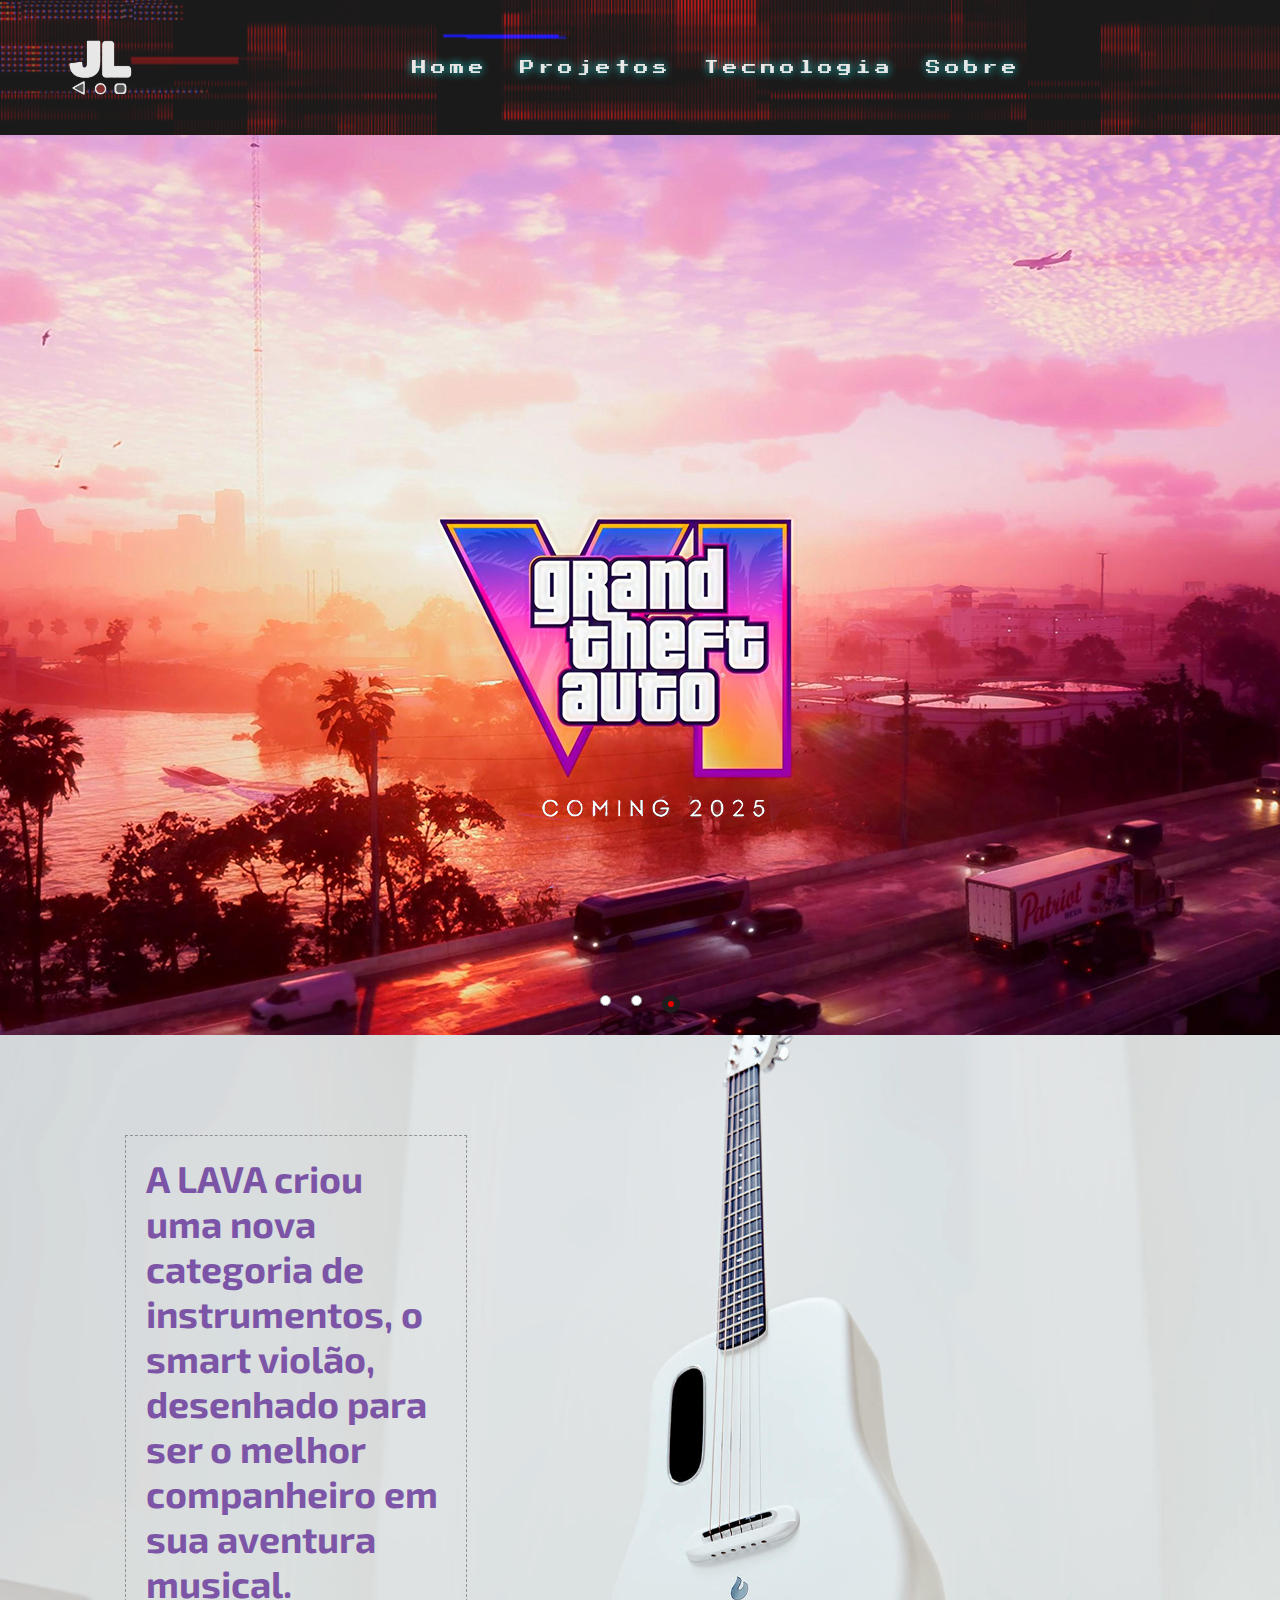
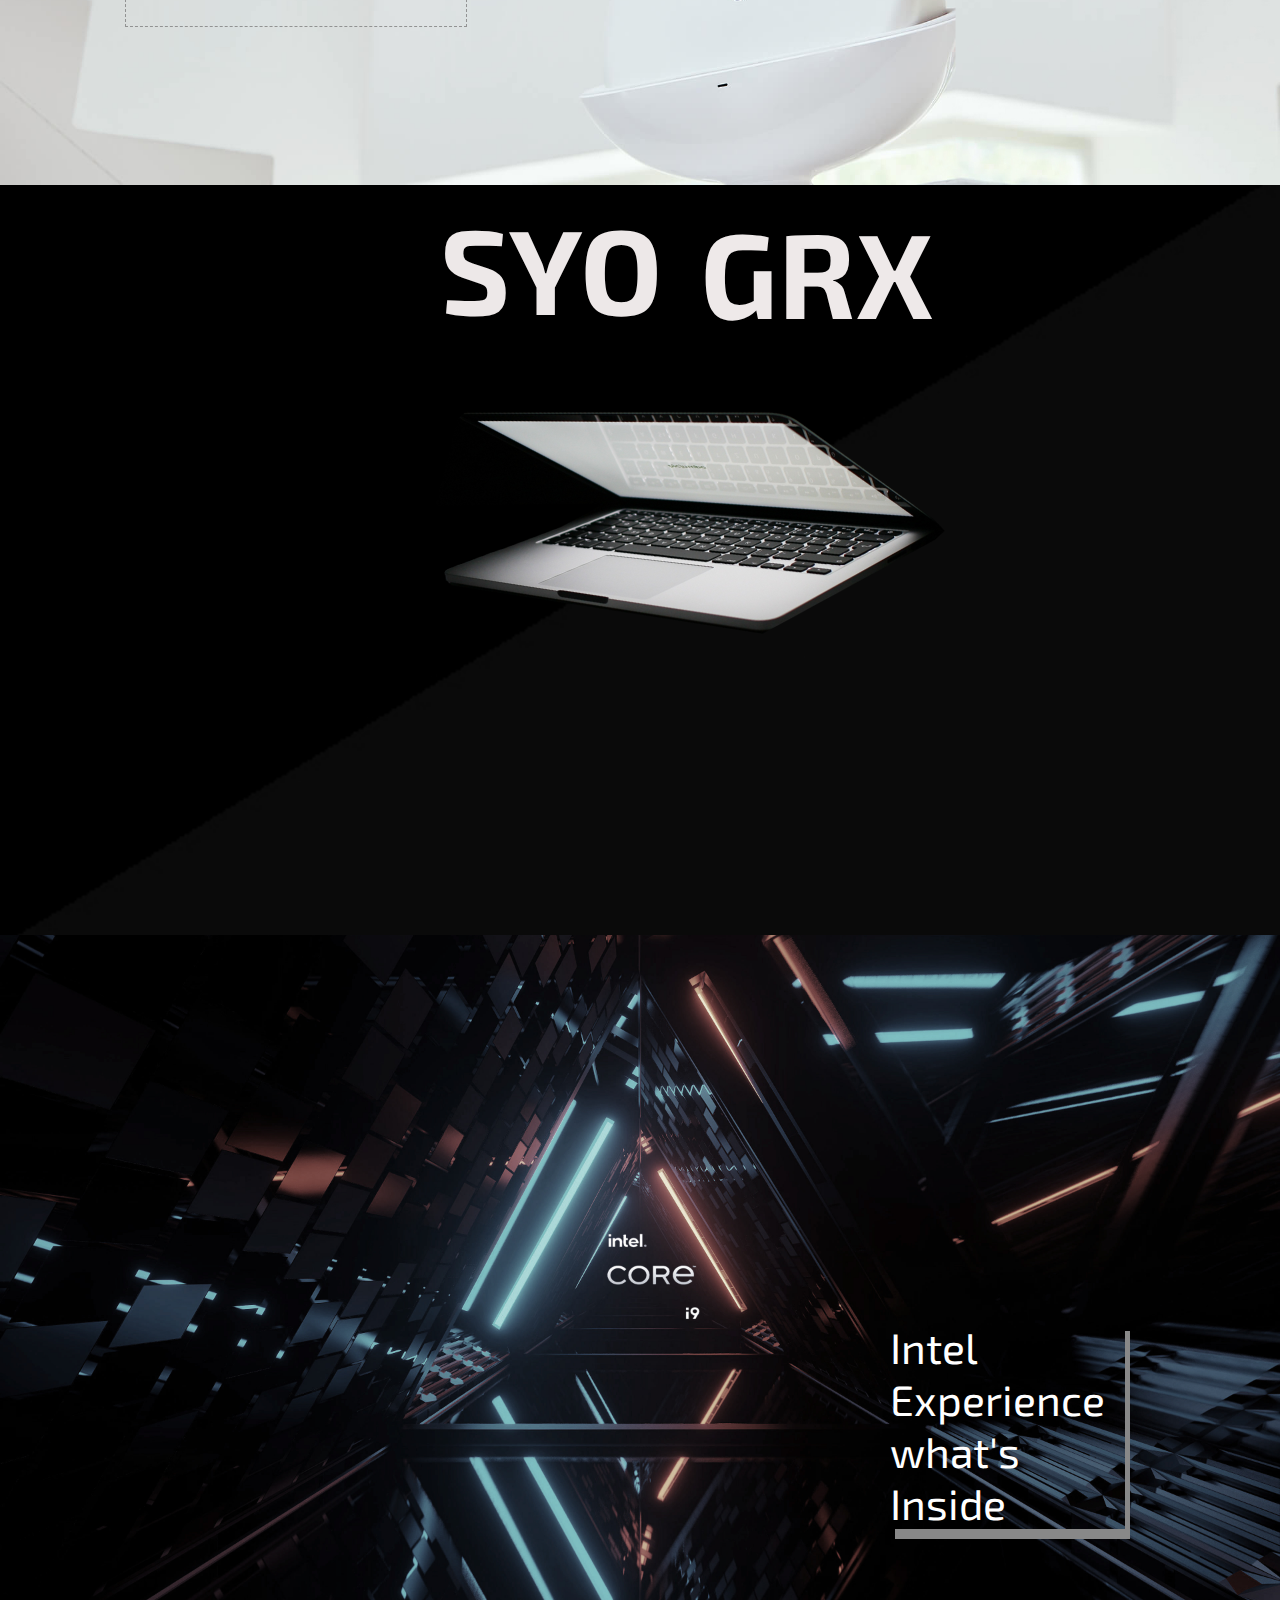
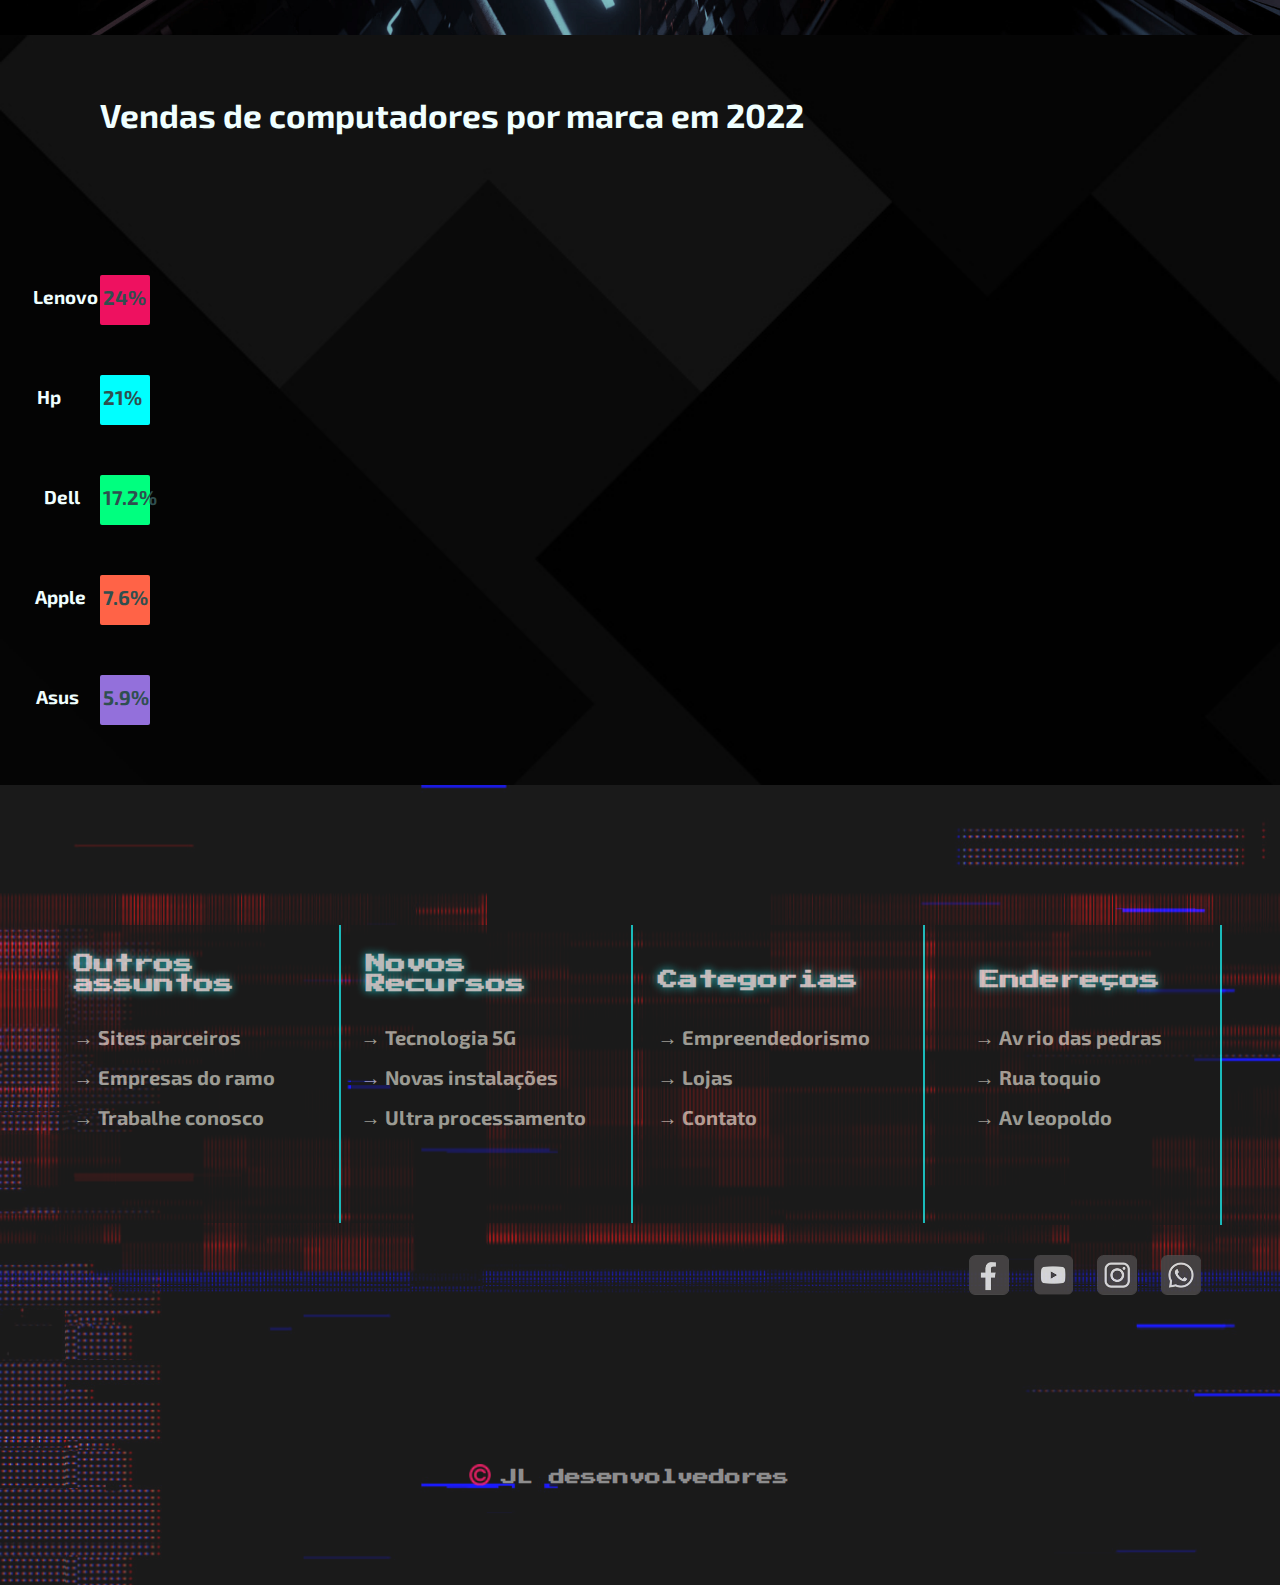
==== commit 9dc95375: "upadate final" ====
--- a/index.html
+++ b/index.html
@@ -7,6 +7,7 @@
 
 <meta  charset="UTF-8"/>
 <script src="https://code.jquery.com/jquery-3.5.0.js"></script>
+
 
 
 <link rel="icon" href="iconag.ico" type="img/x-icon" />
@@ -29,7 +30,7 @@
 
 <!--first menu-->
 
-<header class="full">  
+<header id="full" class="full">  
 
 
 <nav>
@@ -66,9 +67,9 @@
  
     <div id="radios">
       
-      <input type="radio" id="px_1" name="px_1" value="_1" onclick="first()" checked/>
+      <input type="radio" id="px_1" name="px_1" value="_1" onclick="first()" />
       <input type="radio" id="px_2" name="px_2" value="_2" onclick="two()" />
-      <input type="radio" id="px_3" name="px_3" value="_3" onclick="three()" />
+      <input type="radio" id="px_3" name="px_3" value="_3" onclick="three()" checked/>
     
     </div>
     
@@ -246,14 +247,14 @@
 
 </div>  
 
-<!-- animaçao loading-->
+<!-- animaçao loading -CANCELADO
 <section id="loading" >
 
   <img src="load.gif"/>
   <h1 id="wordload"><code> Loading ...</code></h1>
   
 </section>
-
+-->
 
 <script src="js.js"></script>
 <script src="anim.js"></script>
--- a/style_index.css
+++ b/style_index.css
@@ -1115,22 +1115,6 @@
 
 /* footer */
 
-div#footer {
-  display:flex;
-  position:relative;
-  top:0px;
-  opacity:0.9;
-  width:auto;
-  justify-content: center;
-  align-items: center;
-
-
-animation-name:footer;
-animation-duration:1s;
-animation-iteration-count:infinite;
-animation-delay:0s;
-
-}
 
 div#itens_footer{
   display:flex;
@@ -1762,10 +1746,10 @@
     top:0px;  
     opacity:0.9;
 
-    animation-name:footer;
-    animation-duration:1s;
-    animation-iteration-count:infinite;
-    animation-delay:0s;
+    background-image:url("anim_/g (12).jpg");
+    background-size:cover;
+    background-repeat:no-repeat;
+    background-position:center;
   }
   
   a{
@@ -1859,10 +1843,10 @@
   justify-content: center;
   align-items: center;
   
-  animation-name:footer;
-  animation-duration:1s;
-  animation-iteration-count:infinite;
-  animation-delay:0s;
+  background-image:url("anim_/g (12).jpg");
+  background-size:cover;
+  background-repeat:no-repeat;
+  background-position:center;
 
   }
 
@@ -2322,44 +2306,44 @@
     display:flex;
     position:absolute;
     gap:20px;
-    top:740px;
+    top:1040px;
     padding:10px;
     border-radius:10px;
   }
 
   div#radios input{
 
-    width: 22px;
-    height: 22px;
+    width: 52px;
+    height: 52px;
 
   }
 
  input#px_1[type="radio"]:checked{
    
    -webkit-appearance: none;
-    background-color: #4F4F4F;
-    border-radius:20px;
+    background-color: #980000;
+    border-radius:40px;
     border: #EEE9E9 6px solid;
-    width: 23px;
-    height: 23px;
+    width: 58px;
+    height: 58px;
 
 }input#px_2[type="radio"]:checked{
     
     -webkit-appearance: none;
-     background-color: #4F4F4F;
-     border-radius:20px;
+     background-color: #980000;
+     border-radius:40px;
      border: #EEE9E9 6px solid;
-     width: 23px;
-     height: 23px;
+     width: 58px;
+     height: 58px;
 
  }input#px_3[type="radio"]:checked{
      
      -webkit-appearance: none;
-      background-color: #4F4F4F;
-      border-radius:20px;
+      background-color: #980000;
+      border-radius:40px;
       border: #EEE9E9 6px solid;
-      width: 23px;
-      height: 23px;
+      width: 58px;
+      height: 58px;
 
   }
 
@@ -2382,6 +2366,47 @@
   
   }
     
+
+
+  section h1#wordload{
+    position:absolute;
+    font-stretch: ultra-condensed;
+    top:550px;
+    left:680px;
+    color:white; 
+    font-size: 15pt; 
+
+   }
+
+
+    section#loading img{
+     
+     position: relative;
+     top:200px;
+     left:650px;
+     width:200px;
+     height:300px;
+
+    }
+    
+
+    section#loading{
+
+  
+     position:relative;
+     background-color:rgb(0, 0, 0);
+     width:1600px;
+     height:900px;
+     top:-15550px;
+     opacity:0.8;
+
+
+    }
+  
+
+
+
+
   /*menu responsivo*/
   
   
@@ -2406,11 +2431,10 @@
       width:auto;
       top:0px;  
       opacity:0.9;
-  
-      animation-name:footer;
-      animation-duration:1s;
-      animation-iteration-count:infinite;
-      animation-delay:0s;
+      background-image:url("anim_/g (12).jpg");
+      background-size:cover;
+      background-repeat:no-repeat;
+      background-position:center;
     }
     
     a{
@@ -2504,10 +2528,10 @@
     justify-content: center;
     align-items: center;
     
-    animation-name:footer;
-    animation-duration:1s;
-    animation-iteration-count:infinite;
-    animation-delay:0s;
+    background-image:url("anim_/g (12).jpg");
+    background-size:cover;
+    background-repeat:no-repeat;
+    background-position:center;
   
     }
   
@@ -3060,8 +3084,9 @@
      position:relative;
      background-color:rgb(0, 0, 0);
      width:1600px;
-     height:1500px;
-     top:-15700px;
+     height:900px;
+     top:-15550px;
+     opacity:0.8;
 
 
     }
@@ -3091,10 +3116,10 @@
     top:0px;  
     opacity:0.9;
 
-    animation-name:footer;
-    animation-duration:1s;
-    animation-iteration-count:infinite;
-    animation-delay:0s;
+    background-image:url("anim_/g (12).jpg");
+    background-size:cover;
+    background-repeat:no-repeat;
+    background-position:center;
   }
   
   a{
@@ -3189,11 +3214,10 @@
       justify-content: center;
       align-items: center;
       
-      animation-name:footer;
-      animation-duration:1s;
-      animation-iteration-count:infinite;
-      animation-delay:0s;
-     
+      background-image:url("anim_/g (12).jpg");
+      background-size:cover;
+      background-repeat:no-repeat;
+      background-position:center;
       }
     
       div#itens_footer{
@@ -3661,6 +3685,7 @@
           top:700px;
           padding:10px;
           border-radius:10px;
+        
 
         }
 
@@ -3749,9 +3774,10 @@
        position:relative;
        background-color:rgb(0, 0, 0);
        width:1600px;
-       height:1500px;
-       top:-14600px;
+       height:900px;
+       top:-14400px;
        left:-50px;
+       opacity: 0.8;
   
       }
     
@@ -3783,10 +3809,10 @@
     top:0px;  
     opacity:0.9;
 
-    animation-name:footer;
-    animation-duration:1s;
-    animation-iteration-count:infinite;
-    animation-delay:0s;
+    background-image:url("anim_/g (12).jpg");
+    background-size:cover;
+    background-repeat:no-repeat;
+    background-position:center;
   }
   
   a{
@@ -3881,10 +3907,10 @@
     align-items: center;
   
   
-  animation-name:footer;
-  animation-duration:1s;
-  animation-iteration-count:infinite;
-  animation-delay:0s;
+    background-image:url("anim_/g (12).jpg");
+    background-size:cover;
+    background-repeat:no-repeat;
+    background-position:center;
   
   }
   
@@ -4272,7 +4298,7 @@
 
 
 }
-/*Mobile*/
+/* mobilecss*/
 @media screen and (max-width: 1078px) and (min-width:977px){
 
   body{
@@ -4311,10 +4337,11 @@
      
       display:flex;
       width:1220px;
-      height:5250px;
+      height:1270px;
       position:relative;
       background-color:rgb(0, 0, 0);
-      top:-3500px;
+      top:-2983px;
+      opacity:0.8;
 
 
     }
@@ -5100,429 +5127,4 @@
     /*________________*/
     
   }
-/*telas muito pequenas*/
-@media screen and (max-width: 976px)  and (min-width:0px){
-  
-
-/*menu responsivo*/
-body{
-
-  overflow-x:auto;
-
-  
-  }
-  
-  
-  
-  section h1#wordload{
-    position:absolute;
-    font-stretch: ultra-condensed;
-    top:550px;
-    left:680px;
-    color:white; 
-    font-size: 15pt; 
-
-   }
-
-
-    section#loading img{
-     
-     position: relative;
-     top:200px;
-     left:650px;
-     width:200px;
-     height:300px;
-
-    }
-    
-
-    section#loading{
-
-  
-     position:relative;
-     background-color:rgb(0, 0, 0);
-     width:1600px;
-     height:1500px;
-     top:-14600px;
-     left:-50px;
-
-    }
-  
-
-
-img#icon{
-  position:absolute;
-  width:80px;
-  height:80px;
-  left:60px;
-  opacity:1;
-  
-  }
-  
-  * {
-  margin:0;
-  padding:0;
-  list-style-type:none;
-  }
-  
-  header.full{
-    display:flex;
-    position:relative;
-    width:auto;
-    top:0px;  
-    opacity:0.9;
-
-    animation-name:footer;
-    animation-duration:1s;
-    animation-iteration-count:infinite;
-    animation-delay:0s;
-  }
-  
-  a{
-
-    color:white;
-    text-shadow: 0px 0px 10px cyan;
-    transition:0.3s;
-    text-decoration:none;
-
-  }
-  
-  a:hover{
-    
-    position:relative;
-    color:rgb(255, 255, 255);
-    text-shadow: 0px 0px 10px cyan, 0px -10px 0px rgba(5, 142, 253,0.2) ;
-    transition:transform 0.3s ease-in;
-    top:5px;
-    opacity:1;
-
-
-  }
-  
-  nav{
-
-  display:flex;
-  position:static;
-  align-items:center;
-  font-family: 'Press Start 2P';
-  background:#0c0c0c;
-  width:auto;
-  height:15vh;/* vh = viewport height*/
-  font-size:13pt;
-  margin-top:0px;
-
-  }
-  
-  ul.nav{
-  
-    display:flex;
-    position:absolute;
-    left:auto;
-    margin-left: 1500px;
-    opacity:1;
-    
-  }
-  
-  .nav li{
-  letter-spacing:4px;
-  margin-left:32px;
-  
-  
-  }
-  
-  /*responsive part*/
-  
-  .mobile div{
-  
-    display:none;
-    width:32px;
-    height:2px;
-    background:white;
-    margin:8px;
-  
-  }
-  
-  .mobile{
-  
-    cursor:pointer;
-  }
-  
-  /*desaparece os dois menus responsivos mobile*/
-  
-  header.full1{
-    display:none;
-  }
-  header.full2{
-    display:none;
-  }
-  
-
-  div#footer {
-    display:flex;
-    position:relative;
-    top:-9600px;
-    opacity:0.9;
-    width:auto;
-    height:1100px;
-    justify-content: center;
-    align-items: center;
-  
-  
-  animation-name:footer;
-  animation-duration:1s;
-  animation-iteration-count:infinite;
-  animation-delay:0s;
-  
-  }
-  
-  div#itens_footer{
-    display:flex;
-    position:relative;
-    flex-direction:row;
-    flex-wrap:wrap;
-    gap:30px;
-    top:-200px;
-    left:-50px;
-    height:760px;
-  }
-  
-  div#m_socials img{
-    position:relative;
-    padding:10px;
-    width:40px;
-    height:40px;
-    opacity:0.9;
-    left:0px;
-    top:40px;
-  }
-  
-  div#dentro_socials{
-    position:absolute;
-    width: 400px;
-    left:520px;
-    top:800px;
-       
-  }
-
-div#itens_footer div#lojas{
- display:flex;
- position:relative;
- flex-direction:column;
- background-color:black;
- opacity:0.7;
- padding:45px;
- width:250px;
- height:200px;
- border-right:2px solid 	cyan;
- padding-bottom:83px;
- transition:transform 0.3s ease-in;
- top:120px;
- left:50px;
-
-}
-
-div#itens_footer div#outros{
- display:flex;
- position:relative;
- flex-direction:column;
- background-color:black;
- opacity:0.7;
- padding:45px;
- width:250px;
- height:200px;
- border-right:2px solid 	cyan;
- padding-bottom:83px;
- transition:transform 0.3s ease-in;
- top:120px;
- left:50px;
- 
-}
-
-div#itens_footer div#new{
-    display:flex;
-    position:relative;
-    flex-direction:column;
-    background-color:black;
-    opacity:0.7;
-    padding:45px;
-    width:250px;
-    height:200px;
-    border-right:2px solid 	cyan;
-    padding-bottom:83px;
-    transition:transform 0.3s ease-in;
-    top:120px;
-    left:50px;
-
-}
-div#itens_footer div#catego{
-    display:flex;
-    position:relative;
-    flex-direction:column;
-    background-color:black;
-    opacity:0.7;
-    padding:45px;
-    width:250px;
-    height:200px;
-    border-right:2px solid 	cyan;
-    padding-bottom:83px;
-    transition:transform 0.3s ease-in;
-    top:120px;
-    left:50px;
-}
-
-
-div#m_socials img:hover{
-  opacity:0.7;
-}
-div#m_socials img#aroba{
-position: relative;
-top:-15px;
-left:-8px;  
-width:22px;
-height:22px;
-}
-
-div#m_socials h1#jlcomercial{
-display: flex;
-color:gray; 
-position: absolute;
-left:-300px;
-top:200px;
-font-family: 'Press Start 2P';
-font-size: 12pt;
-}
-
-section#_3{
-  display:flex;
-  position:relative;
-  top:-5500px;
-  width:auto;
-  height:1200px;
-  background-image:url("img/back_section_3.jpg");
-  background-size:cover;
-  background-repeat:no-repeat;
-  background-position:center;
-  }
-
-  /*#############################################################################################################*/
-  
-  
-  section#_2{
-    display:flex;
-    position:relative;
-    top:-2850px;
-    width:auto;
-    height:900px;
-    flex-direction:column;
-    background-image:url("img/senction_2.jpg");
-    background-size:cover;
-    background-repeat:no-repeat;
-    background-position: bottom;
-    }
-
- 
-/*################################################################################################################*/
-  
-  section#_1 {
-    display:flex;
-    position:relative;
-    top:2300px;
-    width:auto;
-    height:900px;
-    flex-direction:column;
-    background-image:url("img/i9.jpg");
-    background-size:cover;
-    background-repeat:no-repeat;
-    background-position: bottom;
-  }
-
-
-section#last {
-  display:flex;
-  position:relative;
-  top:-12380px;
-  width:auto;
-  height:750px;
-  background-image:url("img/lavame.jpg");
-  background-size:cover;
-  background-repeat:no-repeat;
-  background-position:center;
-  }
-
-
-   /*################################################################################################################*/
-   section#_mobi {
-    display:none;
-  
-    }
-  
-
-   section#_0 {
-    display:flex;
-    position:relative;
-    width:auto;
-    left:0px;
-    top:335px;
-    height:600px;
-    justify-content: center;
-    align-items: center;
-    }
-
-    section#_0 div#radios{
-
-      display:flex;
-      position:absolute;
-      gap:20px;
-      top:700px;
-      padding:10px;
-      border-radius:10px;
-    }
-
-
-    div#radios input{
-
-      width:  11px;
-      height: 11px;
-
-    }
-
-
-   input#px_1[type="radio"]:checked{
-     
-     -webkit-appearance: none;
-      background-color: #e20000;
-      border-radius:    20px;
-      border: #1e1e1e 6px solid;
-      width:  18px;
-      height: 18px;
-
-  }input#px_2[type="radio"]:checked{
-      
-    -webkit-appearance: none;
-    background-color: #e20000;
-    border-radius:    20px;
-    border: #1e1e1e 6px solid;
-    width:  18px;
-    height: 18px;
-
-   }input#px_3[type="radio"]:checked{
-       
-    -webkit-appearance: none;
-    background-color: #e20000;
-    border-radius:    20px;
-    border: #1e1e1e 6px solid;
-    width:  18px;
-    height: 18px;
-
-    }
-
-  section#_0 img#main{
-    
-    width:1980px;
-    
-   
-  }
-
-}
-
-
+
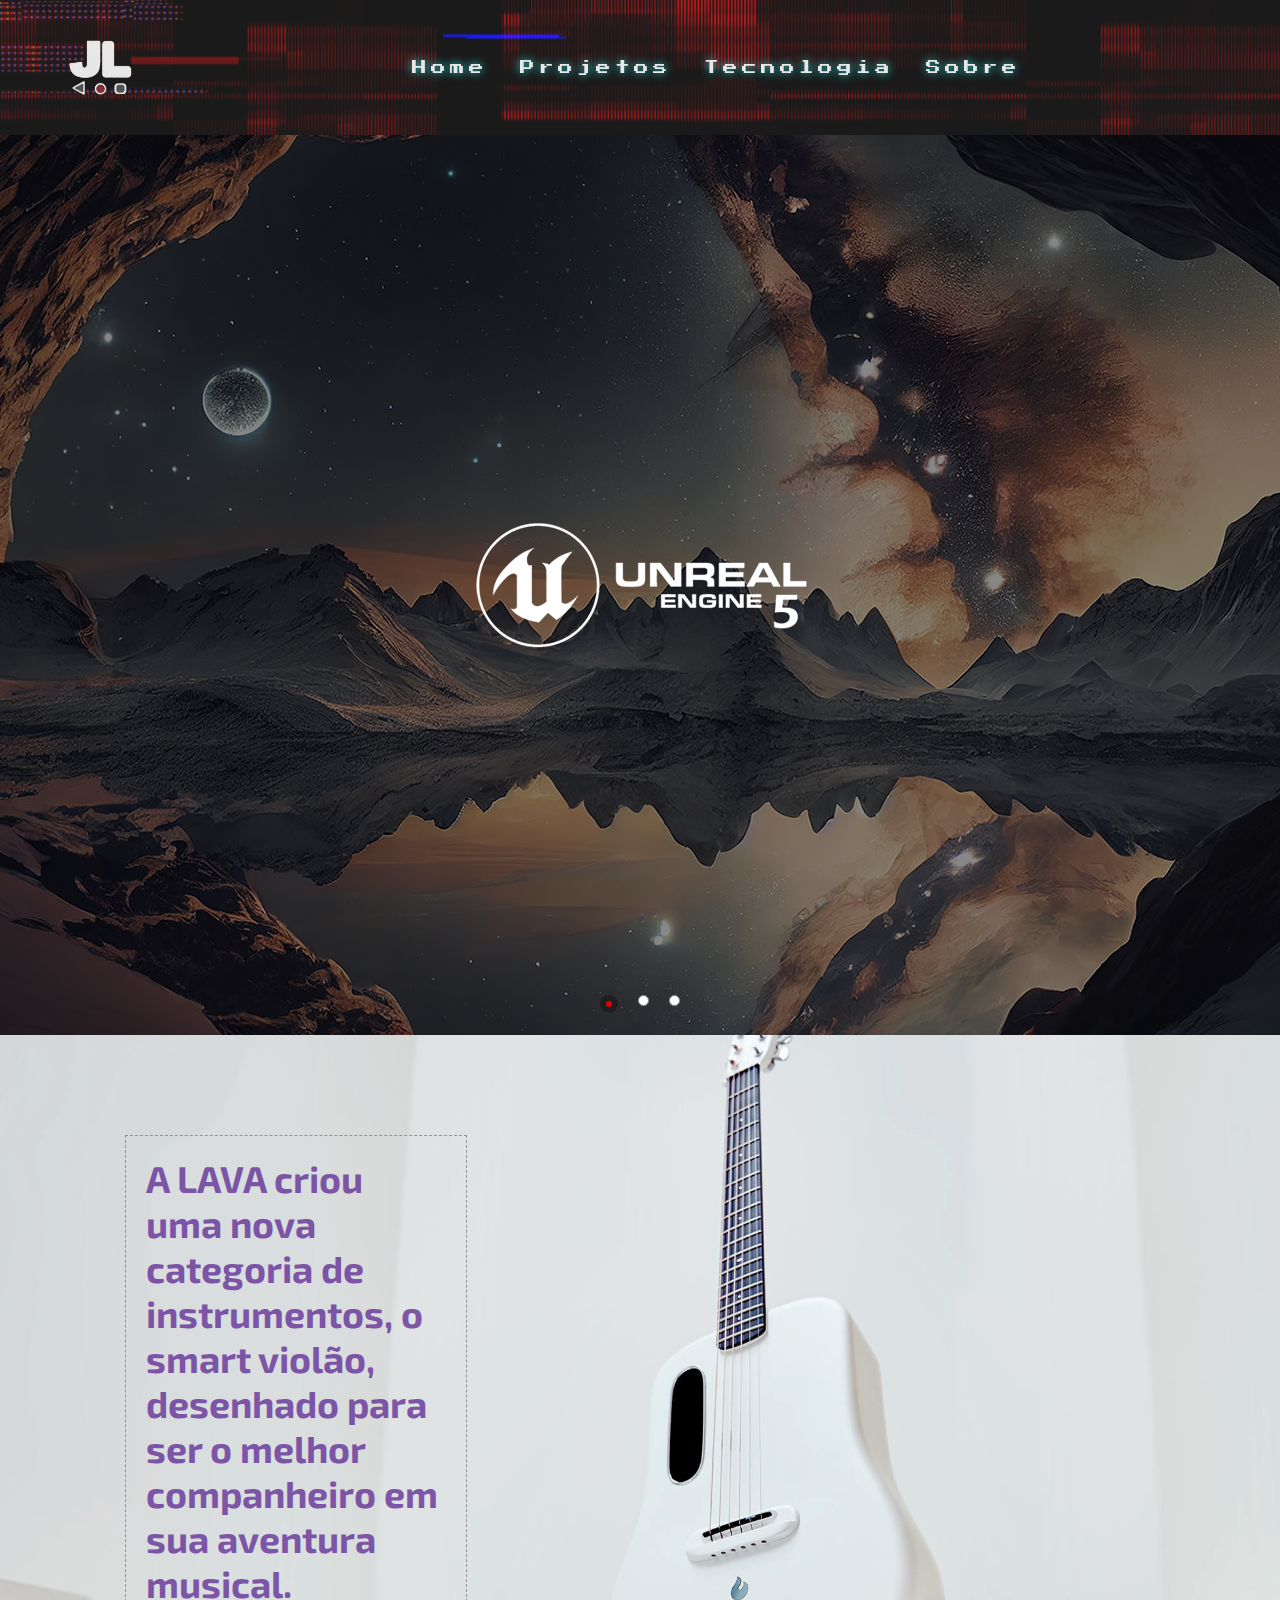
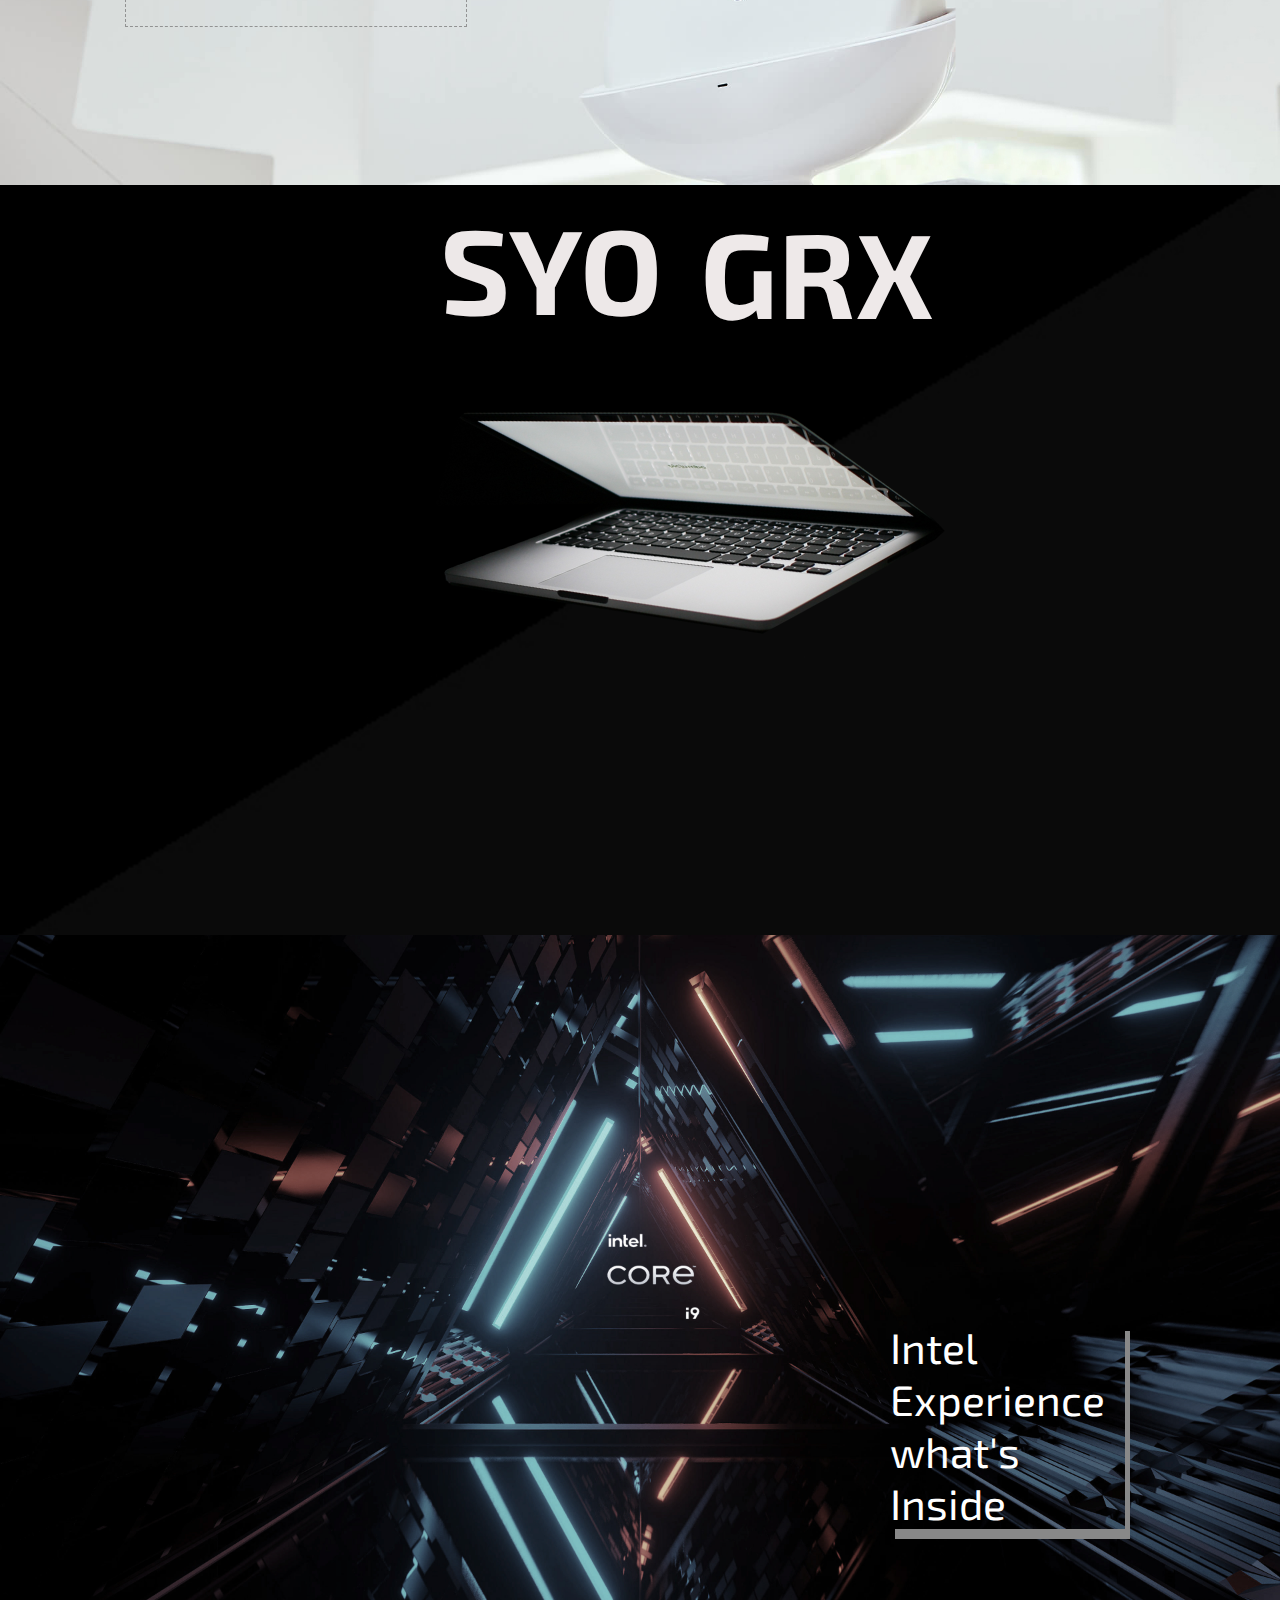
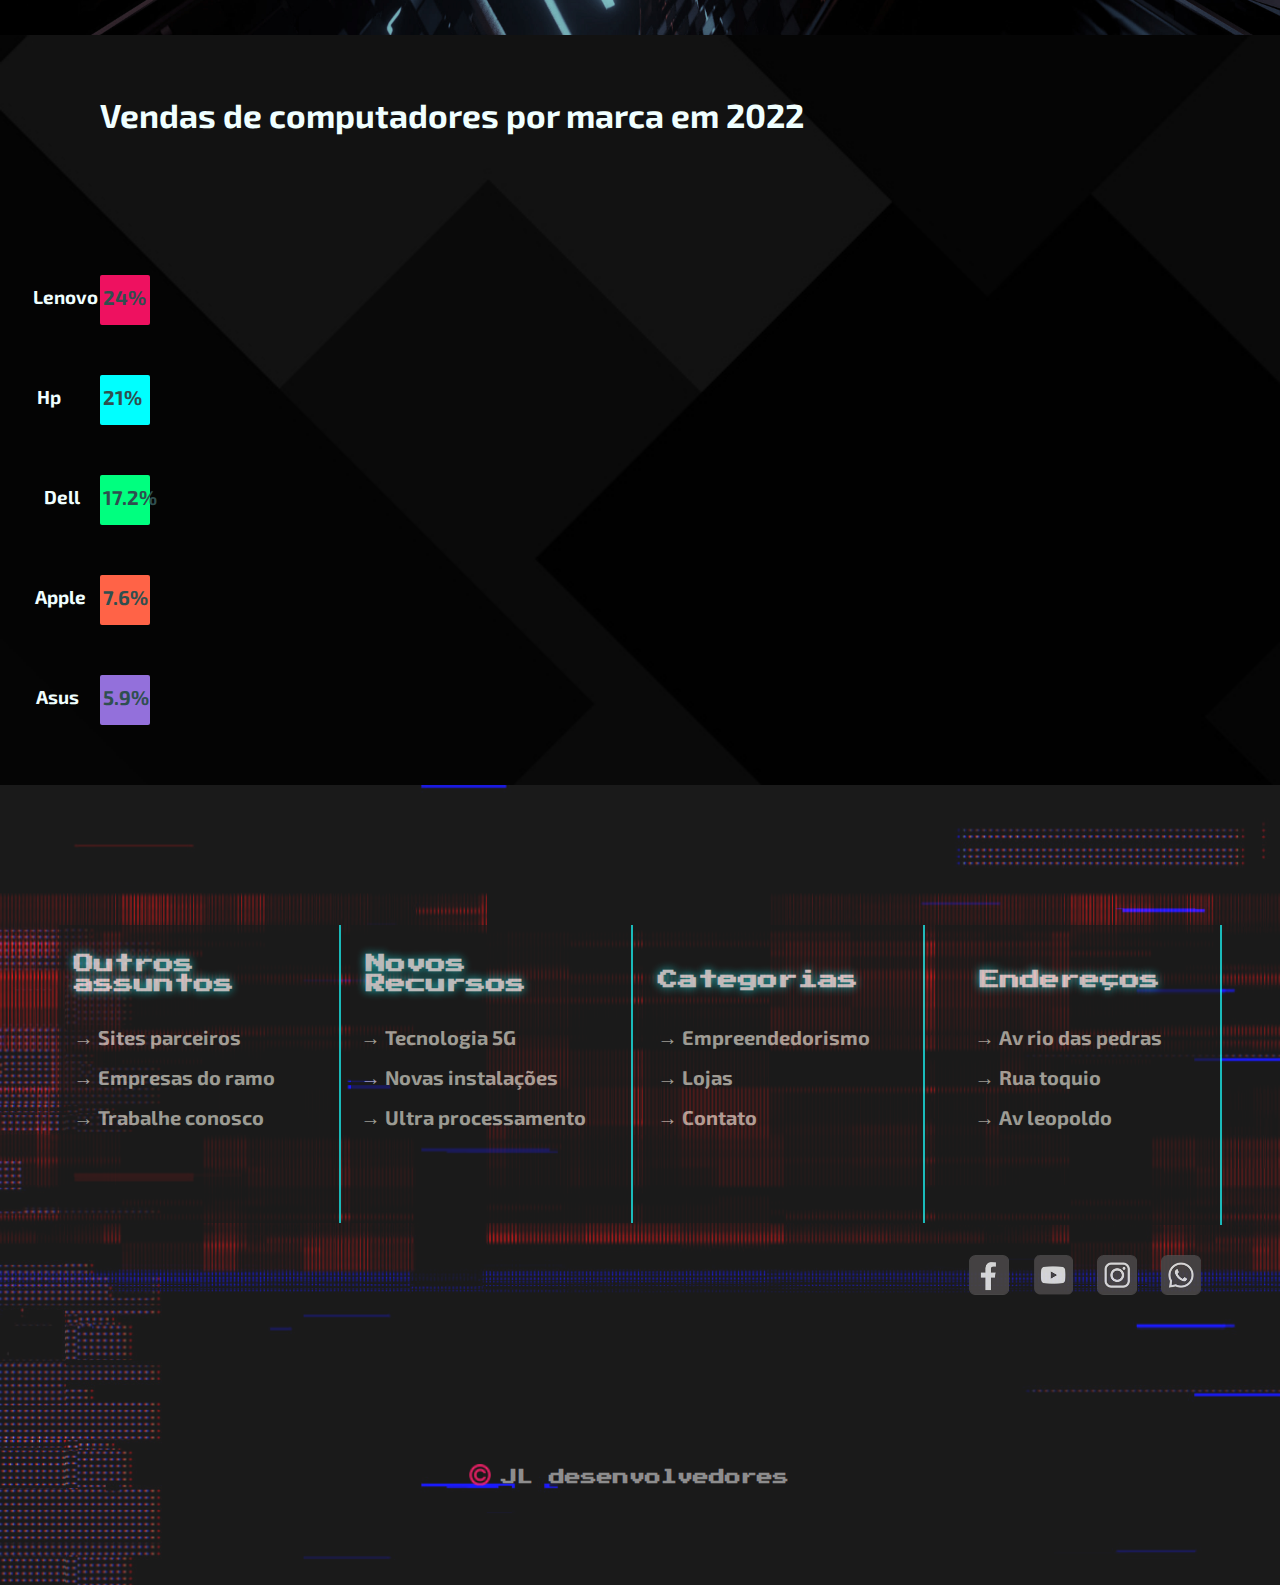
==== commit 2fe1f5d1: "upadate finaldd" ====
--- a/index.html
+++ b/index.html
@@ -67,9 +67,9 @@
  
     <div id="radios">
       
-      <input type="radio" id="px_1" name="px_1" value="_1" onclick="first()" />
-      <input type="radio" id="px_2" name="px_2" value="_2" onclick="two()" />
-      <input type="radio" id="px_3" name="px_3" value="_3" onclick="three()" checked/>
+      <input type="radio" id="px_1" name="px_1" value="_1" onclick="first()" checked/>
+      <input type="radio" id="px_2" name="px_2" value="_2" onclick="two()"          />
+      <input type="radio" id="px_3" name="px_3" value="_3" onclick="three()"        />
     
     </div>
     
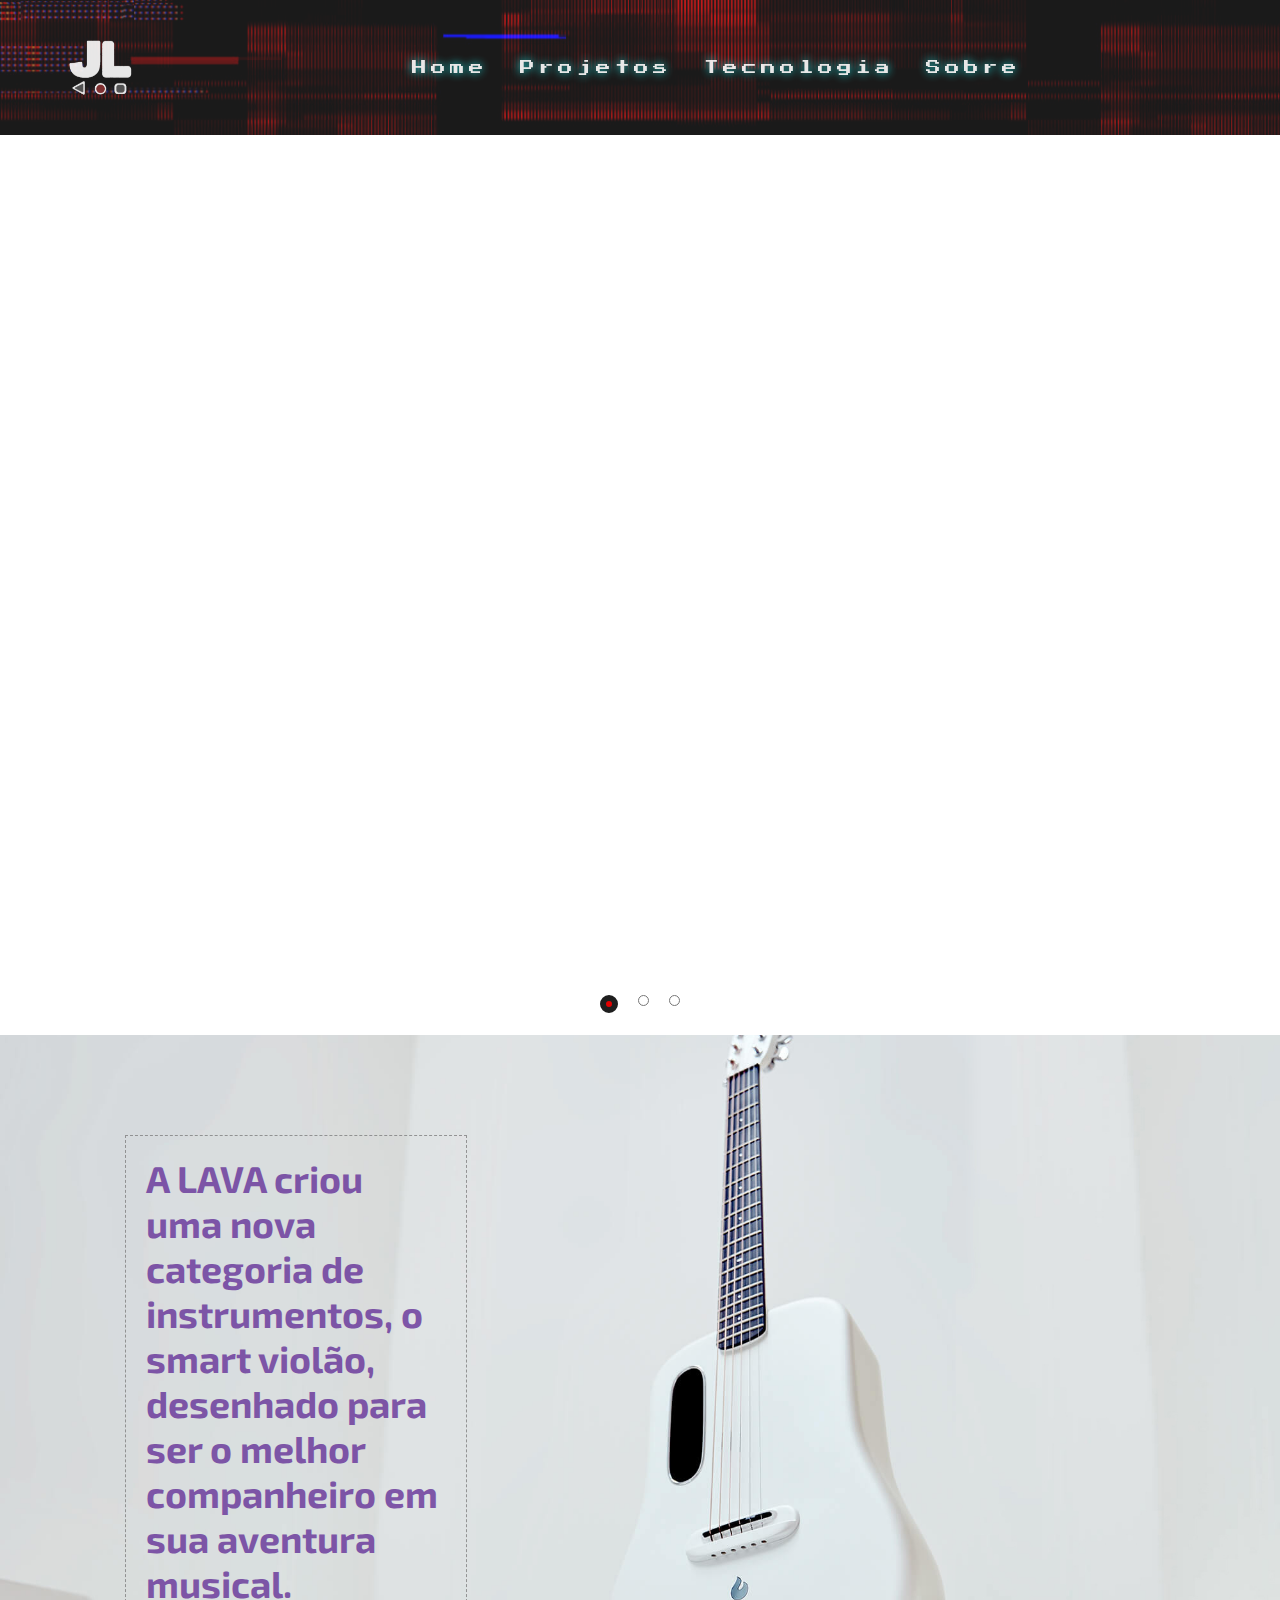
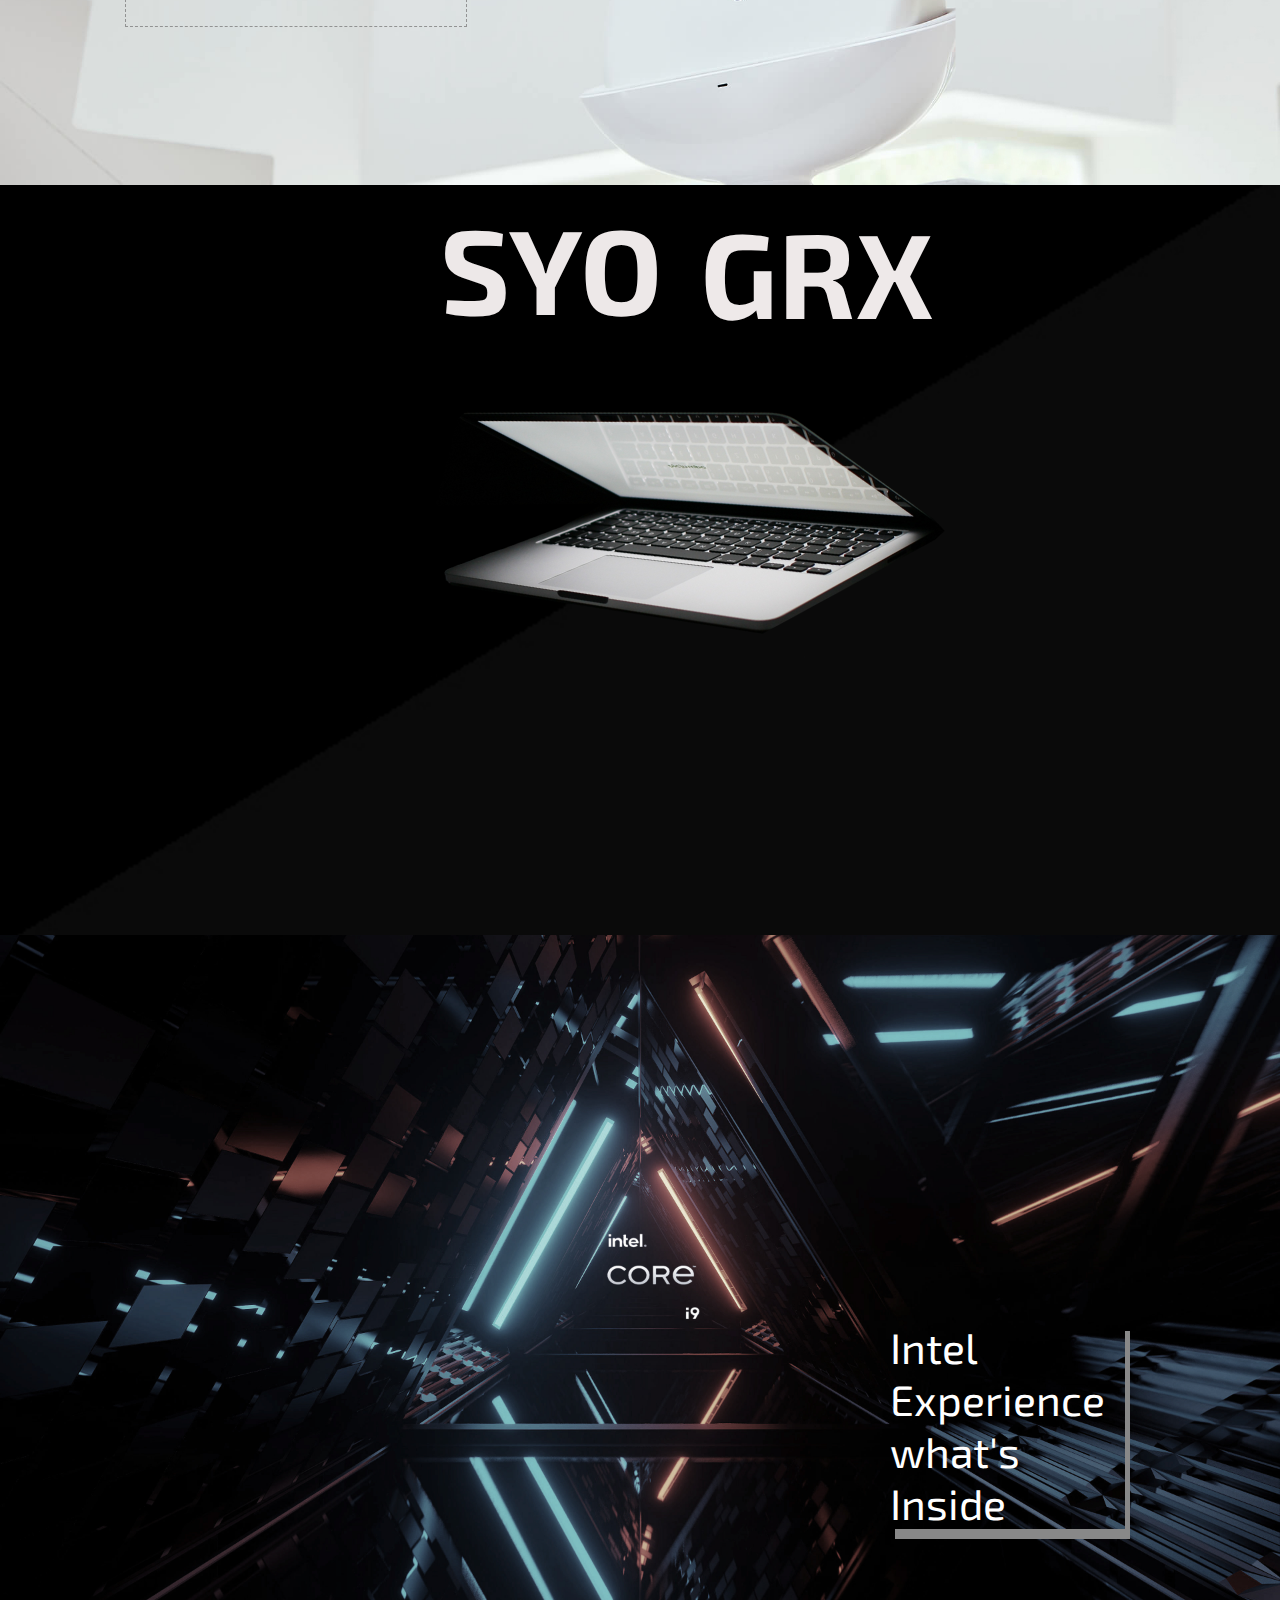
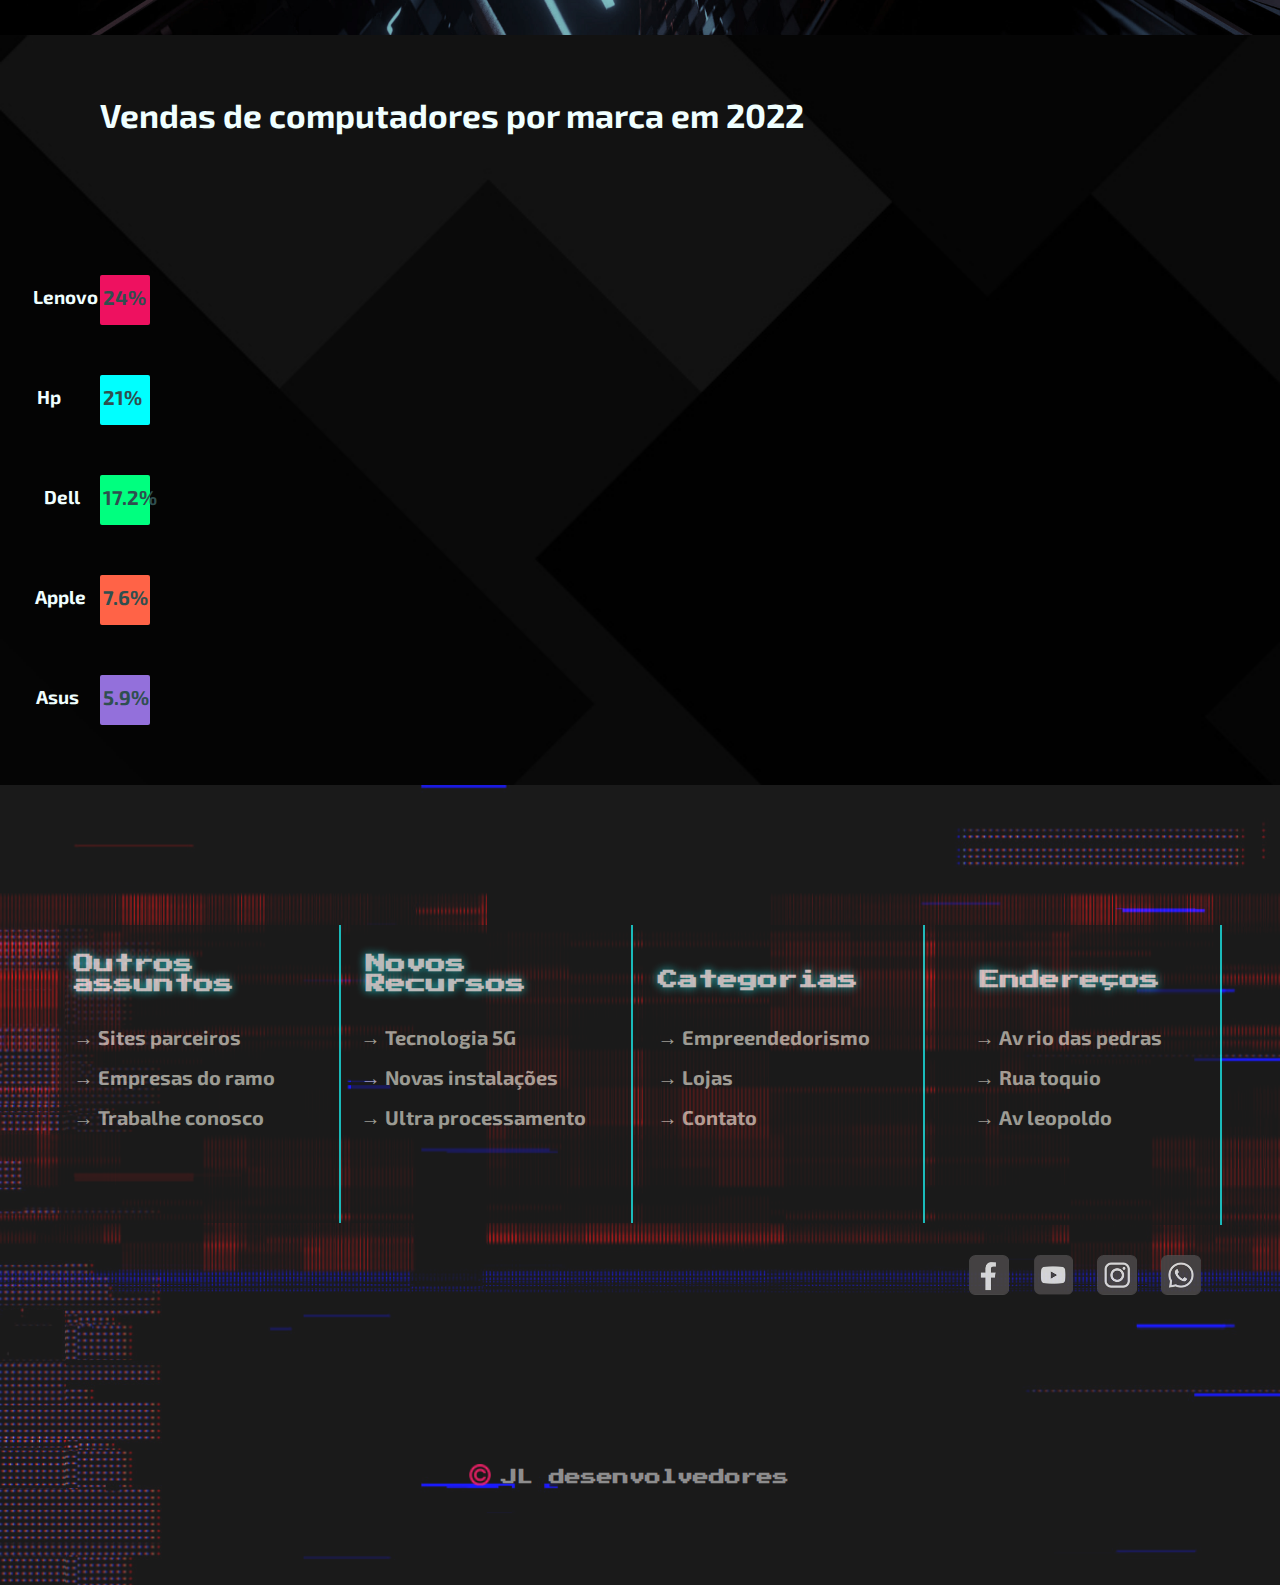
==== commit 0201335a: "eeee" ====
--- a/index.html
+++ b/index.html
@@ -1,265 +1,265 @@
-<!DOCTYPE html>
-
-<html lang="pt-br">
-  <head>
-    
-  <title>JL Desenvolvedores</title>
-
-<meta  charset="UTF-8"/>
-<script src="https://code.jquery.com/jquery-3.5.0.js"></script>
-
-
-
-<link rel="icon" href="iconag.ico" type="img/x-icon" />
-<link rel="shortcut icon" href="iconag.ico" type="img/x-icon" />
-<link rel="stylesheet" href="style_index.css">
-
-<style>
-
-
-</style>
-  
-</head>
- 
-<body >
-
-
-
-<script src="input1.js"></script>
-
-
-<!--first menu-->
-
-<header id="full" class="full">  
-
-
-<nav>
-
-
-<img  id="icon" src="img/icon.png"/>
-
-
-
-<ul class="nav">
-
-<li><a href="index.html">Home</a></li>
-<li><a href="projetos.html">Projetos</a></li>
-<li><a href="tecno.html">Tecnologia</a></li>
-<li><a href="sobre.html">Sobre</a></li>
-
-</ul>
-
-</nav>
-
-</header>
-
-
-
-   <!--sections -->
-
-
-  <section id="_0">
-   
-    
-    <div id="anim"></div>
-    
-    <img id="main" src=""/>
- 
-    <div id="radios">
-      
-      <input type="radio" id="px_1" name="px_1" value="_1" onclick="first()" checked/>
-      <input type="radio" id="px_2" name="px_2" value="_2" onclick="two()"          />
-      <input type="radio" id="px_3" name="px_3" value="_3" onclick="three()"        />
-    
-    </div>
-    
-
-    </section>
-
-    <section id="_mobi">
-   
-
-      <img id="main_2" src=""/>
-   
-      <div id="radios_2">
-        
-        <input type="radio" id="px_10" name="px_10" value="_10" onclick="first()" checked/>
-        <input type="radio" id="px_20" name="px_20" value="_20" onclick="two()" />
-        <input type="radio" id="px_30" name="px_30" value="_30" onclick="three()" />
-      
-      </div>
-      
-  
-      </section>
-  
-
-
-<!--Mobile menu-->
-
-
-<header class="full1">  
-  <nav>
-  
-  
-  <ul class="nav2">
-  
-    <li id="index"><a href="index.html">Home</a></li>
-    <li id="proj"><a href="projetos.html">Projetos</a></li>
-    <li id="tecn"><a href="tecno.html">Tecnologia</a></li>
-    <li id="about"><a href="sobre.html">Sobre</a></li>
-    
-  
-  
-  </ul>
-  
-  </nav>
-  
-  </header>
-  
-  <header class="full2">  
-  <nav>
-  
-  <img  id="icon" src="img/icon.png"/>
-  
-  
-  <div class="mobile2">
-  
-  <div class="l1"></div>
-  <div class="l2"></div>
-  <div class="l3"></div>
-  
-  </div>
-  
-  </nav>
-  
-  </header>
-  
-<!-- Fecha Mobile menu-->
- 
-   <section id="_1">
-
-
-    <div id="text">
-
-     <p>Intel Experience what's Inside</p>
-    
-    </div>
-
-   </section>
-
-
- 
-   <section id="_2">
-
-
-    <h1 id="lap">SYO</h1>
-    <h1 id="top">GRX</h1>
-  
-    <img id="laptop" src="img/laptop.png" />
-    <img id="soft"   src="img/softtouckpad.png" />
-    <img id="arg"    src="img/argonomic.png" />
-    <img id="_15"    src="img/15p.png" />
-  
-  
-  </section>
-
-  
-<section id="_3" >
-
-<h4 id="titulo_sec_3">Vendas de computadores por marca em 2022</h4>
-<img id="tv" src="img/tv.png" />
- 
-<div id="um"  >   <h2>24%</h2>    <h3>Lenovo</h3>         </div>
-<div id="dois">   <h2>21%</h2>    <h3>&nbsp;&nbsp;Hp</h3>             </div>
-<div id="tres">   <h2>17.2%</h2>  <h3>Dell</h3>           </div>
-<div id="quatro"> <h2>7.6%</h2>   <h3>Apple</h3>          </div>
-<div id="cinco">  <h2>5.9%</h2>   <h3>Asus</h3>           </div>
-
-
-</section>
-
-
-<section id="last">
-  
-
-  <h2>
-    A LAVA criou uma nova categoria de instrumentos, o smart violão, desenhado para ser o melhor companheiro em sua aventura musical.
-  </h2>
-  
-  </section>
-  
-
-    <!--footer -->
-
-
-
-    <div id="footer">
-  
-
-<div id="itens_footer">
-   
-   <div id="outros">
-    <h2> Outros assuntos </h2>
-    <h3>&rarr; Sites parceiros</h3>
-    <h3>&rarr; Empresas do ramo</h3>
-    <h3>&rarr; Trabalhe conosco</h3>
-   </div>
-
-   <div onclick="anim()" id="new">
-    <h2> Novos Recursos </h2>
-    <h3>&rarr; Tecnologia 5G</h3>
-    <h3>&rarr; Novas instalações</h3>
-    <h3>&rarr; Ultra processamento </h3>
-    </div>
-    
-    <div id ="catego">
-    <h2> Categorias </h2>
-    <h3>&rarr; Empreendedorismo</h3>
-    <h3>&rarr; Lojas</h3>
-    <h3>&rarr; Contato</h3>
-    </div>
-
-    <div id ="lojas">
-      <h2> Endereços </h2>
-      <h3>&rarr; Av rio das pedras</h3>
-      <h3>&rarr; Rua toquio</h3>
-      <h3>&rarr; Av leopoldo</h3>
-    </div>
-
-<div id="dentro_socials">
-
-    <div id="m_socials">
-      <img src="img/face.png" />
-      <img src="img/yout.png" />
-      <img src="img/insta.png" />
-      <img src="img/whats.png" />
-      <h1 id="jlcomercial" > <img id="aroba" src="img/copy.png"/>JL desenvolvedores</h1>
-  
-    </div>
-  </div>
- 
-  
-  
-</div>
-
-
-  
-
-</div>  
-
-<!-- animaçao loading -CANCELADO
-<section id="loading" >
-
-  <img src="load.gif"/>
-  <h1 id="wordload"><code> Loading ...</code></h1>
-  
-</section>
--->
-
-<script src="js.js"></script>
-<script src="anim.js"></script>
-
-
-
-</body>
-</html>
+<!DOCTYPE html>
+
+<html lang="pt-br">
+  <head>
+    
+  <title>JL Desenvolvedores</title>
+
+<meta  charset="UTF-8"/>
+<script src="https://code.jquery.com/jquery-3.5.0.js"></script>
+
+
+
+<link rel="icon" href="iconag.ico" type="img/x-icon" />
+<link rel="shortcut icon" href="iconag.ico" type="img/x-icon" />
+<link rel="stylesheet" href="style_index.css">
+
+<style>
+
+
+</style>
+  
+</head>
+ 
+<body >
+
+
+
+<script src="input1.js"></script>
+
+
+<!--first menu-->
+
+<header id="full" class="full">  
+
+
+<nav>
+
+
+<img  id="icon" src="img/icon.png"/>
+
+
+
+<ul class="nav">
+
+<li><a href="index.html">Home</a></li>
+<li><a href="projetos.html">Projetos</a></li>
+<li><a href="tecno.html">Tecnologia</a></li>
+<li><a href="sobre.html">Sobre</a></li>
+
+</ul>
+
+</nav>
+
+</header>
+
+
+
+   <!--sections -->
+
+
+  <section id="_0">
+   
+    
+    <div id="anim"></div>
+    
+    <img id="main" src=""/>
+ 
+    <div id="radios">
+      
+      <input type="radio" id="px_1" name="px_1" value="_1" onclick="first()" checked/>
+      <input type="radio" id="px_2" name="px_2" value="_2" onclick="two()"          />
+      <input type="radio" id="px_3" name="px_3" value="_3" onclick="three()"        />
+    
+    </div>
+    
+
+    </section>
+
+    <section id="_mobi">
+   
+
+      <img id="main_2" src=""/>
+   
+      <div id="radios_2">
+        
+        <input type="radio" id="px_10" name="px_10" value="_10" onclick="first()" checked/>
+        <input type="radio" id="px_20" name="px_20" value="_20" onclick="two()" />
+        <input type="radio" id="px_30" name="px_30" value="_30" onclick="three()" />
+      
+      </div>
+      
+  
+      </section>
+  
+
+
+<!--Mobile menu-->
+
+
+<header class="full1">  
+  <nav>
+  
+  
+  <ul class="nav2">
+  
+    <li id="index"><a href="index.html">Home</a></li>
+    <li id="proj"><a href="projetos.html">Projetos</a></li>
+    <li id="tecn"><a href="tecno.html">Tecnologia</a></li>
+    <li id="about"><a href="sobre.html">Sobre</a></li>
+    
+  
+  
+  </ul>
+  
+  </nav>
+  
+  </header>
+  
+  <header class="full2">  
+  <nav>
+  
+  <img  id="icon" src="img/icon.png"/>
+  
+  
+  <div class="mobile2">
+  
+  <div class="l1"></div>
+  <div class="l2"></div>
+  <div class="l3"></div>
+  
+  </div>
+  
+  </nav>
+  
+  </header>
+  
+<!-- Fecha Mobile menu-->
+ 
+   <section id="_1">
+
+
+    <div id="text">
+
+     <p>Intel Experience what's Inside</p>
+    
+    </div>
+
+   </section>
+
+
+ 
+   <section id="_2">
+
+
+    <h1 id="lap">SYO</h1>
+    <h1 id="top">GRX</h1>
+  
+    <img id="laptop" src="img/laptop.png" />
+    <img id="soft"   src="img/softtouckpad.png" />
+    <img id="arg"    src="img/argonomic.png" />
+    <img id="_15"    src="img/15p.png" />
+  
+  
+  </section>
+
+  
+<section id="_3" >
+
+<h4 id="titulo_sec_3">Vendas de computadores por marca em 2022</h4>
+<img id="tv" src="img/tv.png" />
+ 
+<div id="um"  >   <h2>24%</h2>    <h3>Lenovo</h3>         </div>
+<div id="dois">   <h2>21%</h2>    <h3>&nbsp;&nbsp;Hp</h3>             </div>
+<div id="tres">   <h2>17.2%</h2>  <h3>Dell</h3>           </div>
+<div id="quatro"> <h2>7.6%</h2>   <h3>Apple</h3>          </div>
+<div id="cinco">  <h2>5.9%</h2>   <h3>Asus</h3>           </div>
+
+
+</section>
+
+
+<section id="last">
+  
+
+  <h2>
+    A LAVA criou uma nova categoria de instrumentos, o smart violão, desenhado para ser o melhor companheiro em sua aventura musical.
+  </h2>
+  
+  </section>
+  
+
+    <!--footer -->
+
+
+
+    <div id="footer">
+  
+
+<div id="itens_footer">
+   
+   <div id="outros">
+    <h2> Outros assuntos </h2>
+    <h3>&rarr; Sites parceiros</h3>
+    <h3>&rarr; Empresas do ramo</h3>
+    <h3>&rarr; Trabalhe conosco</h3>
+   </div>
+
+   <div onclick="anim()" id="new">
+    <h2> Novos Recursos </h2>
+    <h3>&rarr; Tecnologia 5G</h3>
+    <h3>&rarr; Novas instalações</h3>
+    <h3>&rarr; Ultra processamento </h3>
+    </div>
+    
+    <div id ="catego">
+    <h2> Categorias </h2>
+    <h3>&rarr; Empreendedorismo</h3>
+    <h3>&rarr; Lojas</h3>
+    <h3>&rarr; Contato</h3>
+    </div>
+
+    <div id ="lojas">
+      <h2> Endereços </h2>
+      <h3>&rarr; Av rio das pedras</h3>
+      <h3>&rarr; Rua toquio</h3>
+      <h3>&rarr; Av leopoldo</h3>
+    </div>
+
+<div id="dentro_socials">
+
+    <div id="m_socials">
+      <img src="img/face.png" />
+      <img src="img/yout.png" />
+      <img src="img/insta.png" />
+      <img src="img/whats.png" />
+      <h1 id="jlcomercial" > <img id="aroba" src="img/copy.png"/>JL desenvolvedores</h1>
+  
+    </div>
+  </div>
+ 
+  
+  
+</div>
+
+
+  
+
+</div>  
+
+<!-- animaçao loading -CANCELADO
+<section id="loading" >
+
+  <img src="load.gif"/>
+  <h1 id="wordload"><code> Loading ...</code></h1>
+  
+</section>
+-->
+
+<script src="js.js"></script>
+<script src="anim.js"></script>
+
+
+
+</body>
+</html>
--- a/style_index.css
+++ b/style_index.css
@@ -4591,7 +4591,7 @@
     align-items:flex-start;
     justify-content:flex-start;
     color:red;
-    top:-300px;
+    top:0px;
     left:0px;
     width:1220px;
     
